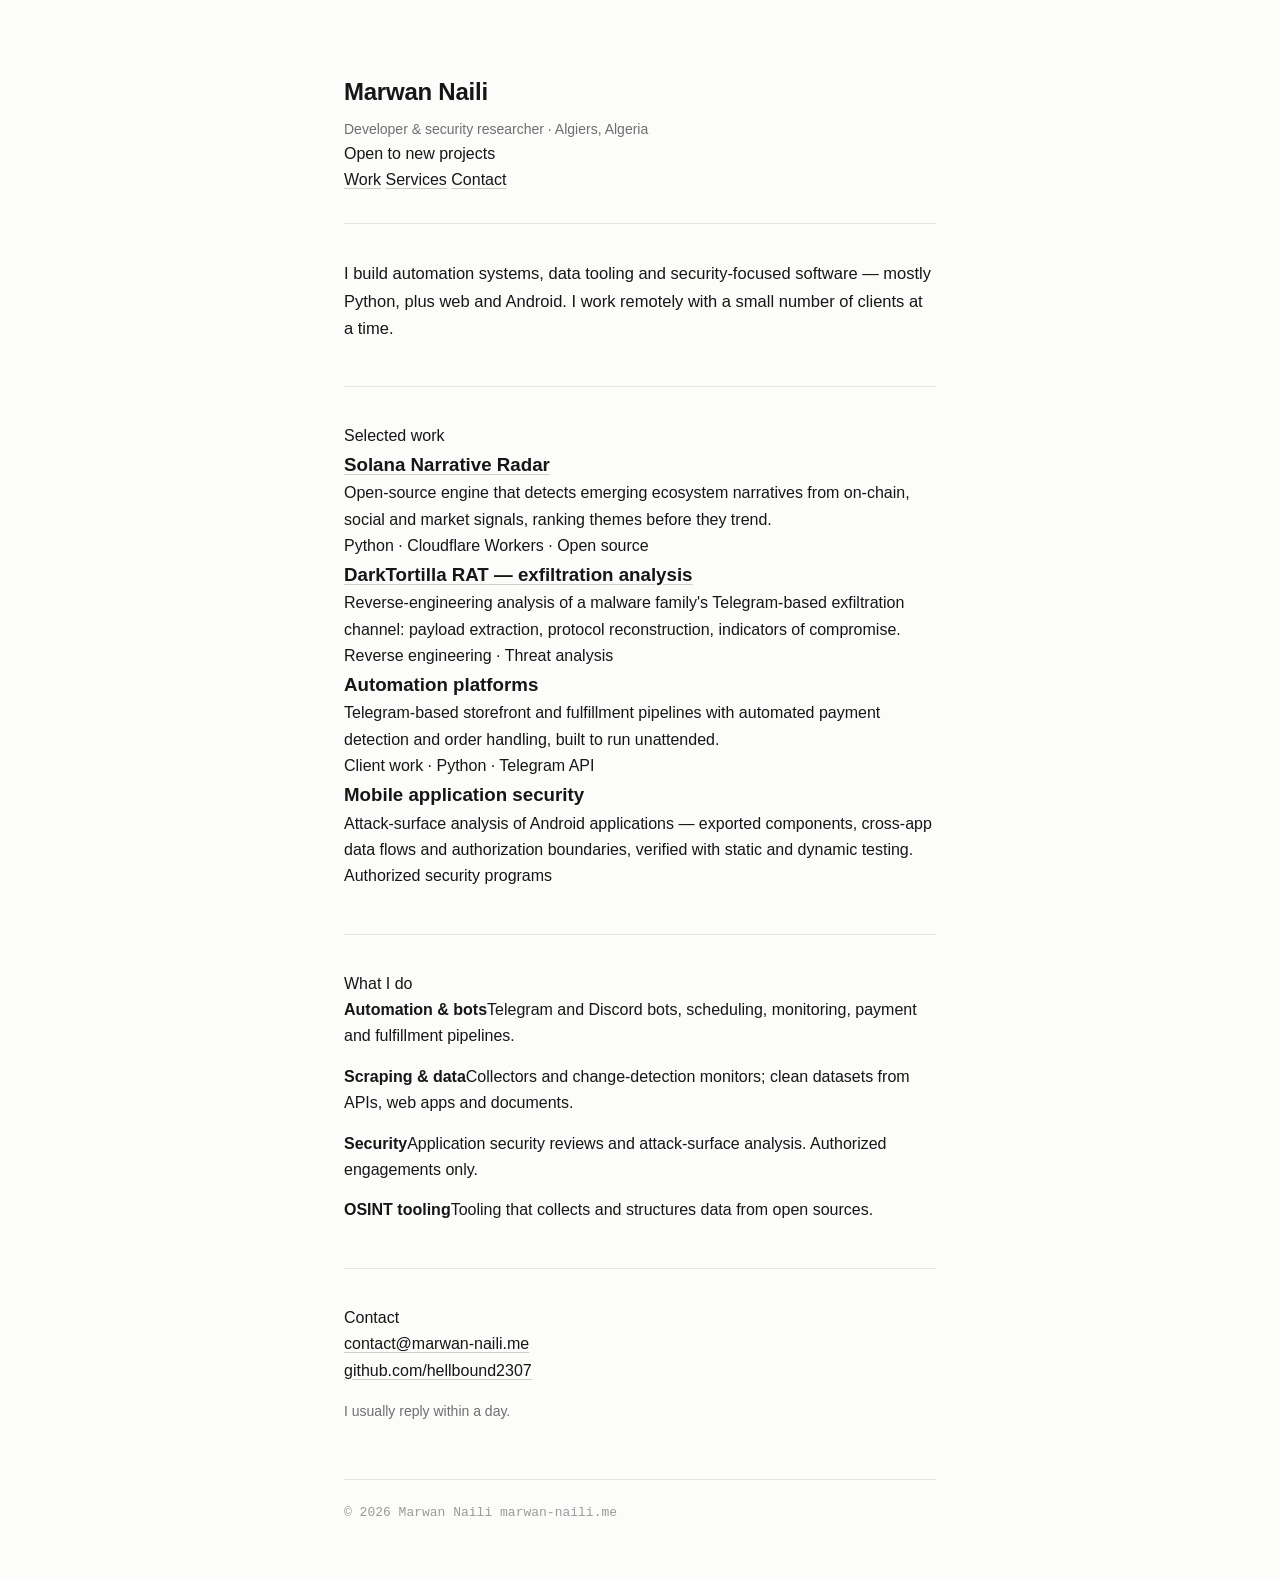
==== index.html @ 6388bc5d "redesign v3: index.html" ====
<!DOCTYPE html>
<html lang="en">
<head>
<meta charset="utf-8">
<meta name="viewport" content="width=device-width, initial-scale=1">
<title>Marwan Naili — Developer &amp; Security Researcher</title>
<meta name="description" content="Marwan Naili — developer and security researcher based in Algiers. Automation, data tooling and security-focused software.">
<meta name="theme-color" content="#fafafa">
<meta property="og:title" content="Marwan Naili — Developer &amp; Security Researcher">
<meta property="og:description" content="Automation, data tooling and security-focused software.">
<meta property="og:type" content="website">
<meta property="og:url" content="https://marwan-naili.me/">
<link rel="preconnect" href="https://fonts.googleapis.com">
<link rel="preconnect" href="https://fonts.gstatic.com" crossorigin>
<link rel="stylesheet" href="https://fonts.googleapis.com/css2?family=Inter:wght@400;500;600;700&display=swap">
<link rel="icon" href="data:image/svg+xml,%3Csvg xmlns='http://www.w3.org/2000/svg' viewBox='0 0 100 100'%3E%3Crect width='100' height='100' rx='16' fill='%23161616'/%3E%3Ctext x='50' y='71' font-size='58' text-anchor='middle' fill='%23fcfcfb' font-family='Helvetica,Arial,sans-serif' font-weight='600'%3EM%3C/text%3E%3C/svg%3E">
<link rel="stylesheet" href="style.css">
</head>
<body>
<div class="wrap">

  <header>
    <div class="identity">
      <h1>Marwan Naili</h1>
      <p class="role">Developer &amp; security researcher · Algiers, Algeria</p>
      <p class="availability"><span class="dot"></span>Open to new projects</p>
    </div>
    <nav class="nav">
      <a href="#work">Work</a>
      <a href="#services">Services</a>
      <a href="#contact">Contact</a>
    </nav>
  </header>

  <section class="intro">
    <p>I build automation systems, data tooling and security-focused software — mostly Python, plus web and Android. I work remotely with a small number of clients at a time.</p>
  </section>

  <section id="work">
    <p class="section-label">Selected work</p>
    <div class="work">

      <article class="project">
        <h3><a href="https://github.com/hellbound2307/solana-narrative-radar">Solana Narrative Radar</a></h3>
        <p>Open-source engine that detects emerging ecosystem narratives from on-chain, social and market signals, ranking themes before they trend.</p>
        <p class="meta">Python · Cloudflare Workers · Open source</p>
      </article>

      <article class="project">
        <h3><a href="https://github.com/hellbound2307/DarkTortilla-RAT-Telegram-Exfiltration-Payload-Extraction-Analysis">DarkTortilla RAT — exfiltration analysis</a></h3>
        <p>Reverse-engineering analysis of a malware family's Telegram-based exfiltration channel: payload extraction, protocol reconstruction, indicators of compromise.</p>
        <p class="meta">Reverse engineering · Threat analysis</p>
      </article>

      <article class="project">
        <h3>Automation platforms</h3>
        <p>Telegram-based storefront and fulfillment pipelines with automated payment detection and order handling, built to run unattended.</p>
        <p class="meta">Client work · Python · Telegram API</p>
      </article>

      <article class="project">
        <h3>Mobile application security</h3>
        <p>Attack-surface analysis of Android applications — exported components, cross-app data flows and authorization boundaries, verified with static and dynamic testing.</p>
        <p class="meta">Authorized security programs</p>
      </article>

    </div>
  </section>

  <section id="services">
    <p class="section-label">What I do</p>
    <ul class="services">
      <li><b>Automation &amp; bots</b>Telegram and Discord bots, scheduling, monitoring, payment and fulfillment pipelines.</li>
      <li><b>Scraping &amp; data</b>Collectors and change-detection monitors; clean datasets from APIs, web apps and documents.</li>
      <li><b>Security</b>Application security reviews and attack-surface analysis. Authorized engagements only.</li>
      <li><b>OSINT tooling</b>Tooling that collects and structures data from open sources.</li>
    </ul>
  </section>

  <section id="contact">
    <p class="section-label">Contact</p>
    <p class="email"><a href="mailto:contact@marwan-naili.me">contact@marwan-naili.me</a></p>
    <p class="ext"><a href="https://github.com/hellbound2307">github.com/hellbound2307</a></p>
    <p class="note">I usually reply within a day.</p>
  </section>

  <footer>
    <span>© 2026 Marwan Naili</span>
    <span>marwan-naili.me</span>
  </footer>

</div>
</body>
</html>
---- style.css ----
:root{
  --bg:#fcfcfb;
  --text:#161616;
  --body:#333333;
  --muted:#6f6f6f;
  --faint:#9a9a9a;
  --line:#e7e5e1;
  --mono:ui-monospace,SFMono-Regular,Menlo,Consolas,"Liberation Mono",monospace;
}
*{box-sizing:border-box;margin:0;padding:0}
html{-webkit-text-size-adjust:100%}
body{
  background:var(--bg);color:var(--text);
  font:16px/1.65 -apple-system,BlinkMacSystemFont,"Segoe UI",Roboto,Helvetica,Arial,sans-serif;
  -webkit-font-smoothing:antialiased;
  text-rendering:optimizeLegibility;
}
.wrap{max-width:640px;margin:0 auto;padding:72px 24px 56px}

header h1{font-size:24px;font-weight:650;letter-spacing:-0.01em}
.role{color:var(--muted);font-size:14px;margin-top:6px}

.intro{margin-top:30px}
.intro p{font-size:16.5px}

section{margin-top:44px;padding-top:36px;border-top:1px solid var(--line)}
h2{font-family:var(--mono);font-size:11px;font-weight:500;letter-spacing:.14em;
   text-transform:uppercase;color:var(--faint);margin-bottom:22px}

a{color:inherit;text-decoration:underline;text-decoration-color:#cfcdc8;
  text-underline-offset:3px;transition:text-decoration-color .12s ease}
a:hover{text-decoration-color:currentColor}

.entry{margin-bottom:26px}
.entry:last-child{margin-bottom:0}
.entry-title{font-weight:600;font-size:16px}
.entry-desc{margin-top:3px;color:var(--body)}
.entry-meta{font-family:var(--mono);font-size:12px;color:var(--faint);margin-top:6px}

.services{list-style:none}
.services li{margin-bottom:14px}
.services li:last-child{margin-bottom:0}
.s-title{font-weight:600}

.contact-line{margin-bottom:8px}
.contact-line:last-of-type{margin-bottom:0}
.note{margin-top:16px;font-size:14px;color:var(--muted)}

footer{margin-top:56px;padding-top:22px;border-top:1px solid var(--line);
  color:var(--faint);font-size:13px;font-family:var(--mono)}

@media (max-width:560px){
  .wrap{padding:56px 20px 48px}
}
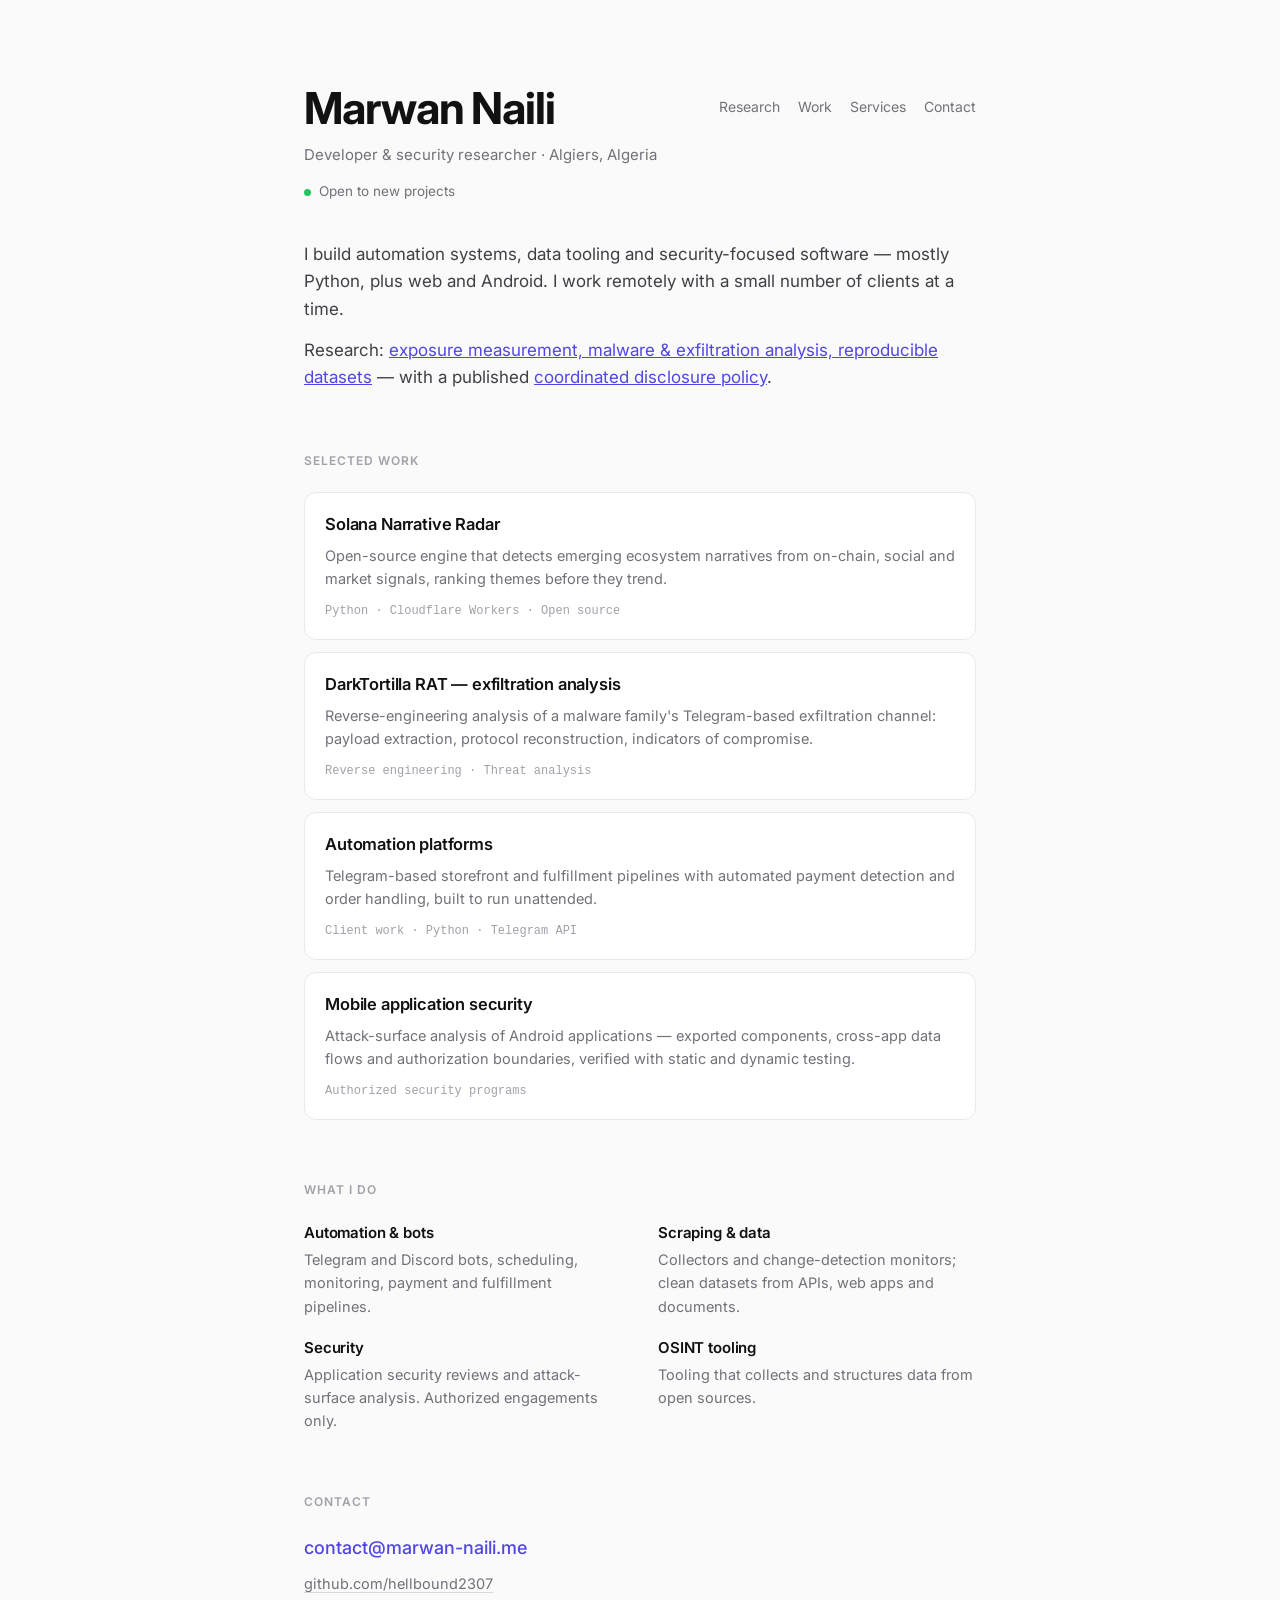
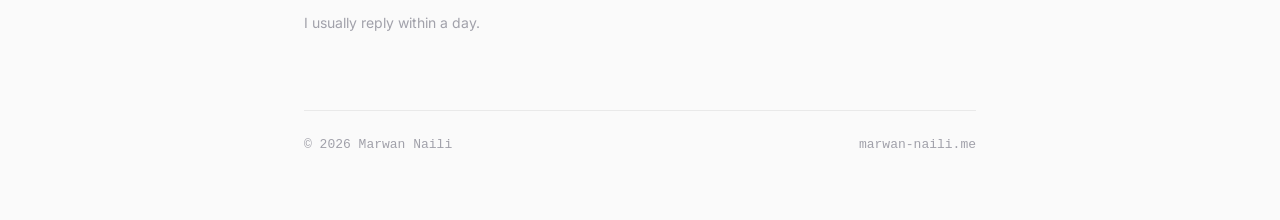
==== commit a6eeb574: "Add research page, disclosure policy and security.txt - /research: focus areas, published work, in-p" ====
--- a/index.html
+++ b/index.html
@@ -26,6 +26,7 @@
       <p class="availability"><span class="dot"></span>Open to new projects</p>
     </div>
     <nav class="nav">
+      <a href="research/">Research</a>
       <a href="#work">Work</a>
       <a href="#services">Services</a>
       <a href="#contact">Contact</a>
@@ -34,6 +35,7 @@
 
   <section class="intro">
     <p>I build automation systems, data tooling and security-focused software — mostly Python, plus web and Android. I work remotely with a small number of clients at a time.</p>
+    <p class="note" style="margin-top:14px">Research: <a href="research/" style="color:var(--accent)">exposure measurement, malware &amp; exfiltration analysis, reproducible datasets</a> — with a published <a href="research/#disclosure" style="color:var(--accent)">coordinated disclosure policy</a>.</p>
   </section>
 
   <section id="work">
--- a/style.css
+++ b/style.css
@@ -1,54 +1,84 @@
 :root{
-  --bg:#fcfcfb;
-  --text:#161616;
-  --body:#333333;
-  --muted:#6f6f6f;
-  --faint:#9a9a9a;
-  --line:#e7e5e1;
+  --bg:#fafafa;
+  --panel:#ffffff;
+  --border:#e9e9e9;
+  --border-h:#d4d4d4;
+  --text:#111111;
+  --body:#3f3f46;
+  --muted:#71717a;
+  --faint:#a1a1aa;
+  --accent:#4f46e5;
+  --green:#22c55e;
+  --radius:12px;
   --mono:ui-monospace,SFMono-Regular,Menlo,Consolas,"Liberation Mono",monospace;
 }
 *{box-sizing:border-box;margin:0;padding:0}
 html{-webkit-text-size-adjust:100%}
 body{
   background:var(--bg);color:var(--text);
-  font:16px/1.65 -apple-system,BlinkMacSystemFont,"Segoe UI",Roboto,Helvetica,Arial,sans-serif;
+  font:16px/1.6 "Inter",-apple-system,BlinkMacSystemFont,"Segoe UI",Roboto,Helvetica,Arial,sans-serif;
   -webkit-font-smoothing:antialiased;
   text-rendering:optimizeLegibility;
 }
-.wrap{max-width:640px;margin:0 auto;padding:72px 24px 56px}
+::selection{background:#e0e7ff}
+a{color:inherit}
+a:focus-visible{outline:2px solid var(--accent);outline-offset:3px;border-radius:2px}
 
-header h1{font-size:24px;font-weight:650;letter-spacing:-0.01em}
-.role{color:var(--muted);font-size:14px;margin-top:6px}
+.wrap{max-width:720px;margin:0 auto;padding:84px 24px 64px}
 
-.intro{margin-top:30px}
-.intro p{font-size:16.5px}
+header{display:flex;justify-content:space-between;align-items:flex-start;gap:24px;flex-wrap:wrap}
+h1{font-size:clamp(32px,5vw,44px);font-weight:700;letter-spacing:-0.025em;line-height:1.12}
+.role{margin-top:10px;font-size:15px;color:var(--muted)}
+.availability{margin-top:14px;display:inline-flex;align-items:center;gap:8px;font-size:13.5px;color:var(--muted)}
+.availability .dot{width:7px;height:7px;border-radius:50%;background:var(--green)}
+.nav{display:flex;gap:18px;padding-top:12px}
+.nav a{font-size:14px;color:var(--muted);text-decoration:none;transition:color .12s ease}
+.nav a:hover{color:var(--text)}
 
-section{margin-top:44px;padding-top:36px;border-top:1px solid var(--line)}
-h2{font-family:var(--mono);font-size:11px;font-weight:500;letter-spacing:.14em;
-   text-transform:uppercase;color:var(--faint);margin-bottom:22px}
+.intro{margin-top:38px}
+.intro p{font-size:17px;color:var(--body)}
 
-a{color:inherit;text-decoration:underline;text-decoration-color:#cfcdc8;
-  text-underline-offset:3px;transition:text-decoration-color .12s ease}
-a:hover{text-decoration-color:currentColor}
+section{margin-top:60px}
+.section-label{font-size:12px;font-weight:600;letter-spacing:.08em;text-transform:uppercase;color:var(--faint);margin-bottom:22px}
 
-.entry{margin-bottom:26px}
-.entry:last-child{margin-bottom:0}
-.entry-title{font-weight:600;font-size:16px}
-.entry-desc{margin-top:3px;color:var(--body)}
-.entry-meta{font-family:var(--mono);font-size:12px;color:var(--faint);margin-top:6px}
+.work{display:flex;flex-direction:column;gap:12px}
+.project{background:var(--panel);border:1px solid var(--border);border-radius:var(--radius);
+  padding:18px 20px;transition:border-color .15s ease}
+.project:hover{border-color:var(--border-h)}
+.project h3{font-size:16.5px;font-weight:600;letter-spacing:-0.01em}
+.project h3 a{text-decoration:none;transition:color .12s ease}
+.project h3 a:hover{color:var(--accent)}
+.project p{margin-top:6px;font-size:14.5px;color:var(--muted)}
+.project .meta{margin-top:12px;font-family:var(--mono);font-size:12px;color:var(--faint)}
 
-.services{list-style:none}
-.services li{margin-bottom:14px}
-.services li:last-child{margin-bottom:0}
-.s-title{font-weight:600}
+.services{margin-top:0;list-style:none;display:grid;grid-template-columns:1fr 1fr;gap:18px 36px}
+.services li{font-size:14.5px;color:var(--muted)}
+.services b{display:block;color:var(--text);font-size:15px;font-weight:600;margin-bottom:3px;letter-spacing:-0.01em}
 
-.contact-line{margin-bottom:8px}
-.contact-line:last-of-type{margin-bottom:0}
-.note{margin-top:16px;font-size:14px;color:var(--muted)}
+.panel{background:var(--panel);border:1px solid var(--border);border-radius:var(--radius);padding:20px 22px}
+.panel p{font-size:14.5px;color:var(--body)}
+.bullets{margin-top:14px;list-style:none;display:flex;flex-direction:column;gap:9px}
+.bullets li{font-size:14.5px;color:var(--muted);padding-left:16px;position:relative}
+.bullets li:before{content:"";position:absolute;left:0;top:10px;width:5px;height:5px;border-radius:50%;background:var(--border-h)}
+.bullets b{color:var(--text);font-weight:600}
+.bullets a,.panel a{color:var(--accent);text-decoration:none;border-bottom:1px solid #ddd6fe}
+.bullets a:hover,.panel a:hover{border-bottom-color:var(--accent)}
+footer a{color:var(--faint);text-decoration:none}
+footer a:hover{color:var(--text)}
 
-footer{margin-top:56px;padding-top:22px;border-top:1px solid var(--line);
+.email a{font-size:18px;font-weight:500;color:var(--accent);text-decoration:none}
+.email a:hover{text-decoration:underline;text-underline-offset:3px}
+.ext{margin-top:10px;font-size:14.5px}
+.ext a{color:var(--muted);text-decoration:underline;text-decoration-color:#d9d9d9;text-underline-offset:3px;transition:color .12s ease}
+.ext a:hover{color:var(--text)}
+.note{margin-top:16px;font-size:14px;color:var(--faint)}
+
+footer{margin-top:76px;padding-top:24px;border-top:1px solid var(--border);
+  display:flex;justify-content:space-between;gap:12px;
   color:var(--faint);font-size:13px;font-family:var(--mono)}
 
-@media (max-width:560px){
-  .wrap{padding:56px 20px 48px}
+@media (max-width:620px){
+  .wrap{padding:60px 20px 48px}
+  .services{grid-template-columns:1fr}
+  .nav{display:none}
 }
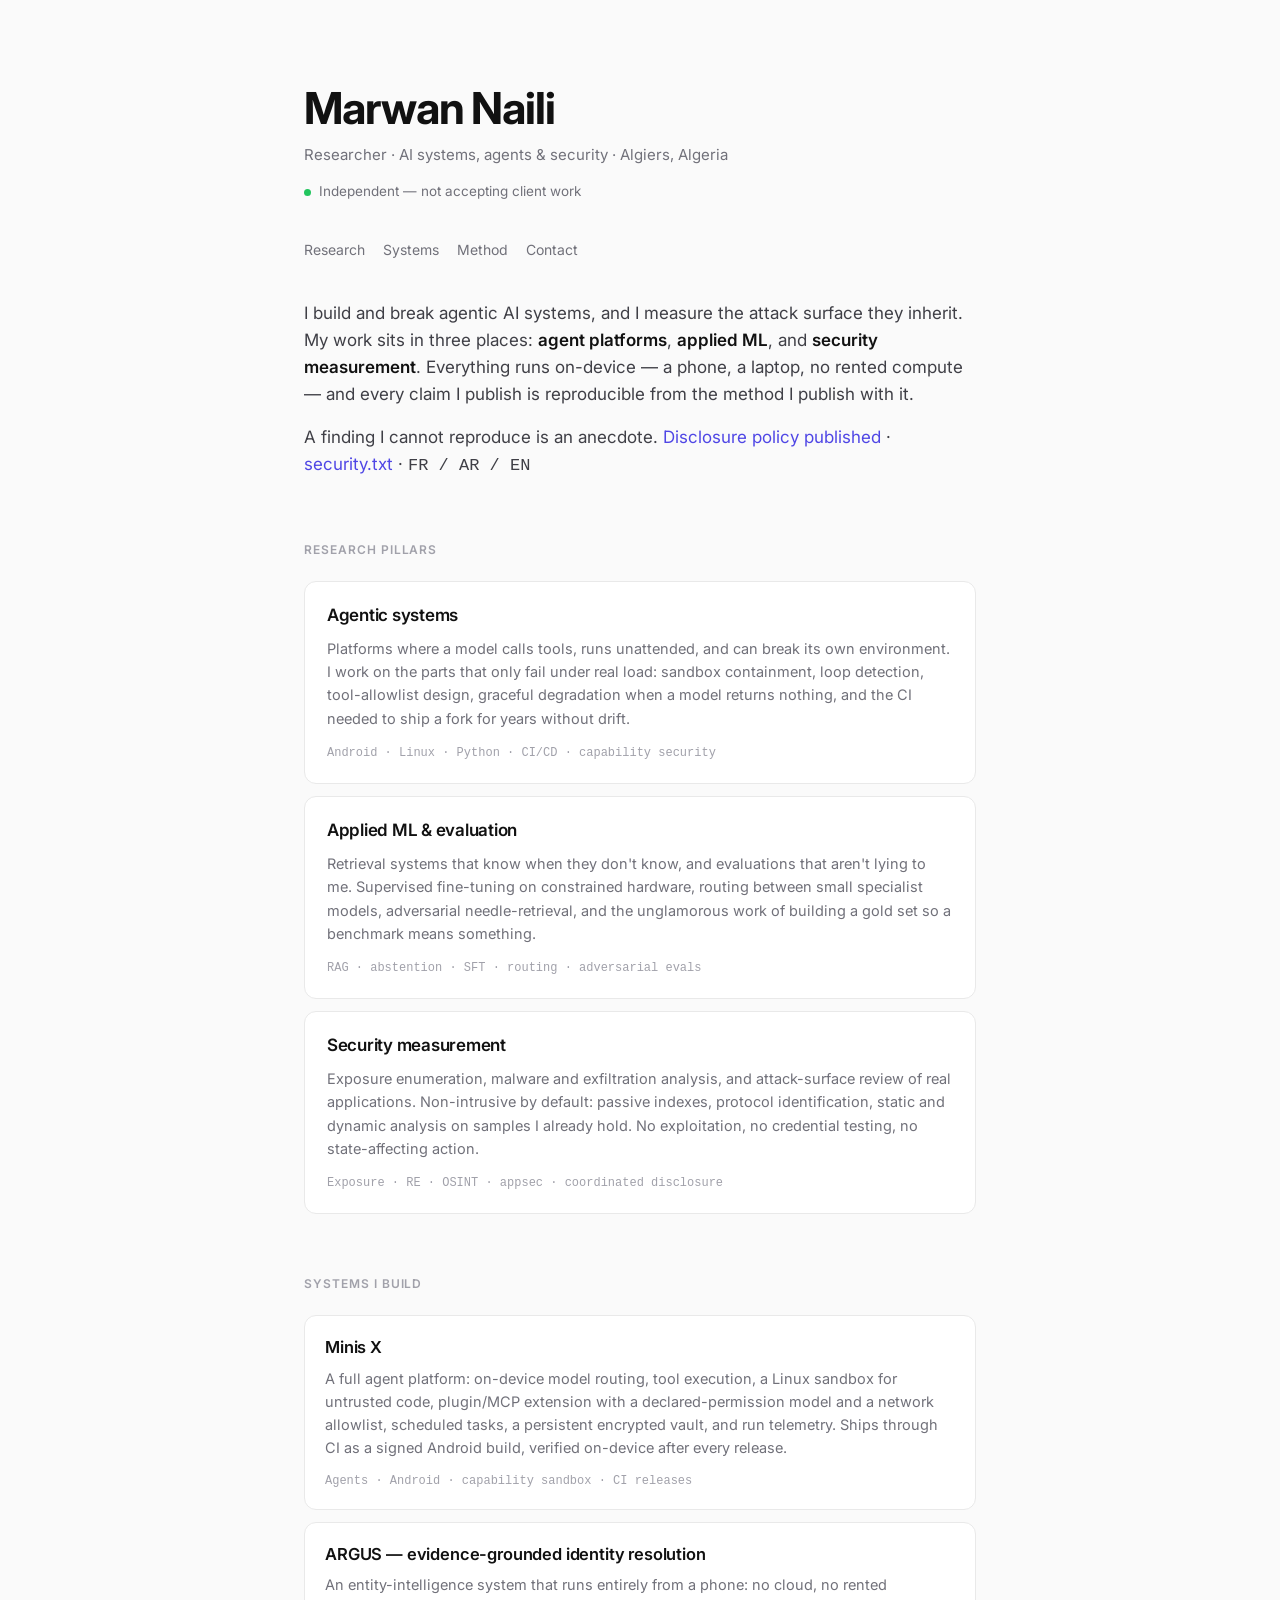
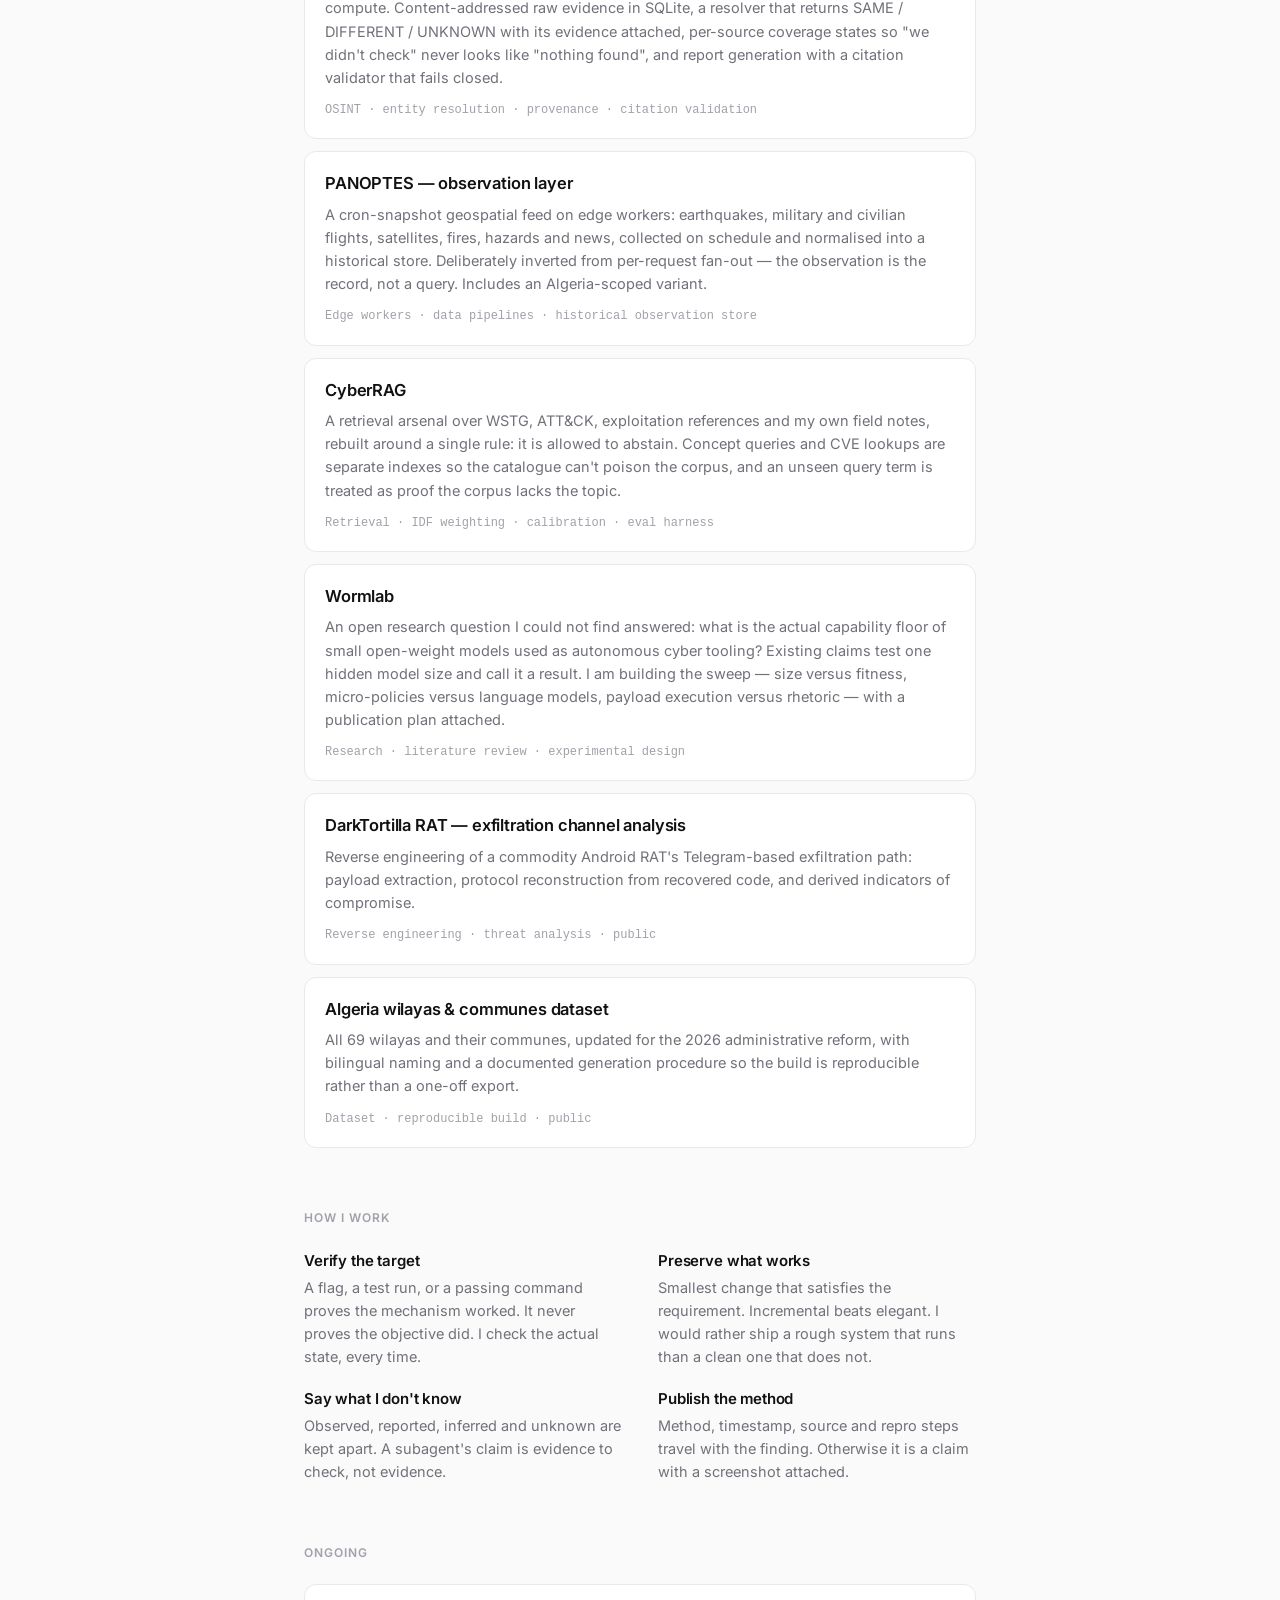
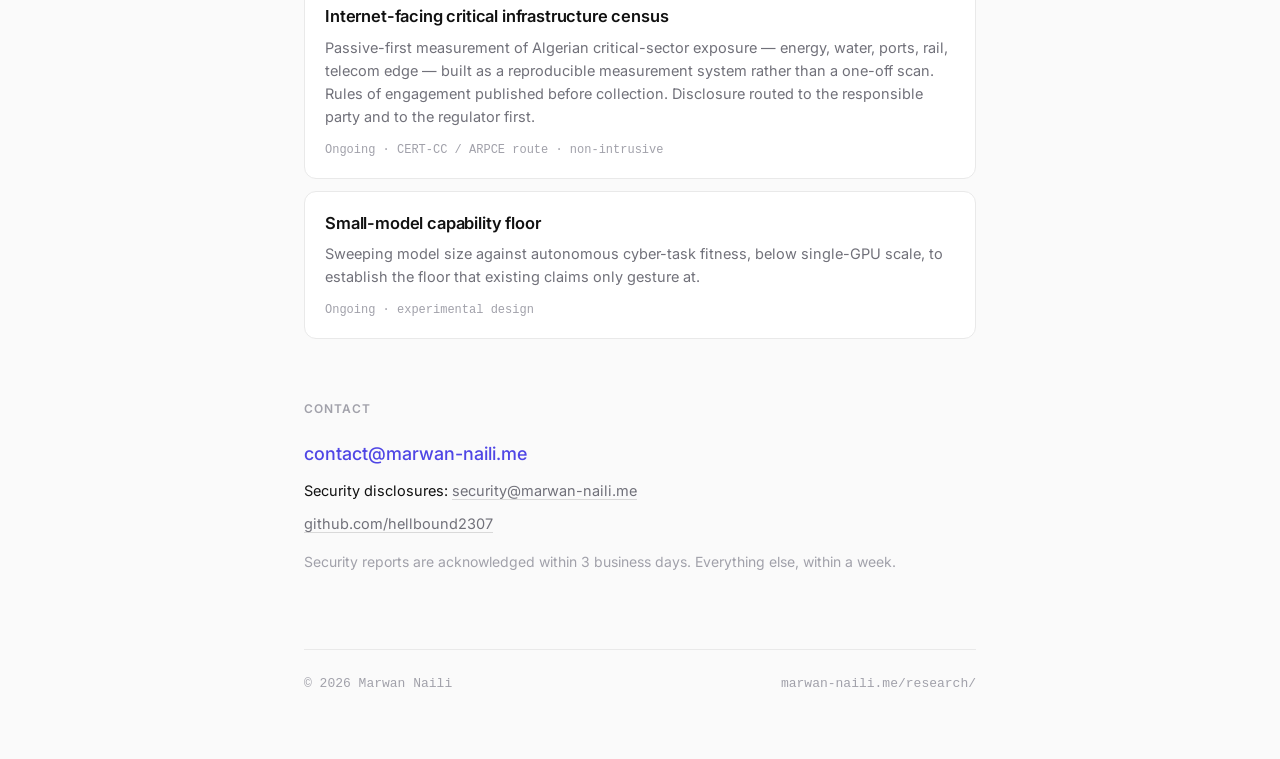
==== commit 0c58e613: "Reposition site: researcher in agentic AI, applied ML and security - Remove freelancer framing, clie" ====
--- a/index.html
+++ b/index.html
@@ -1,19 +1,20 @@
 <!DOCTYPE html>
 <html lang="en">
 <head>
-<meta charset="utf-8">
+<meta charset="UTF-8">
 <meta name="viewport" content="width=device-width, initial-scale=1">
-<title>Marwan Naili — Developer &amp; Security Researcher</title>
-<meta name="description" content="Marwan Naili — developer and security researcher based in Algiers. Automation, data tooling and security-focused software.">
+<title>Marwan Naili — Researcher · AI Systems, Agents &amp; Security</title>
+<meta name="description" content="Independent researcher based in Algiers, Algeria. Agentic AI systems, applied ML engineering, exposure measurement and malware analysis. Every system I run is on-device and independently verified.">
 <meta name="theme-color" content="#fafafa">
-<meta property="og:title" content="Marwan Naili — Developer &amp; Security Researcher">
-<meta property="og:description" content="Automation, data tooling and security-focused software.">
+<meta property="og:title" content="Marwan Naili — Researcher · AI Systems, Agents &amp; Security">
+<meta property="og:description" content="Agentic AI systems, applied ML engineering, exposure measurement and malware analysis. Algiers, Algeria.">
 <meta property="og:type" content="website">
 <meta property="og:url" content="https://marwan-naili.me/">
+<meta name="author" content="Marwan Naili">
 <link rel="preconnect" href="https://fonts.googleapis.com">
 <link rel="preconnect" href="https://fonts.gstatic.com" crossorigin>
 <link rel="stylesheet" href="https://fonts.googleapis.com/css2?family=Inter:wght@400;500;600;700&display=swap">
-<link rel="icon" href="data:image/svg+xml,%3Csvg xmlns='http://www.w3.org/2000/svg' viewBox='0 0 100 100'%3E%3Crect width='100' height='100' rx='16' fill='%23161616'/%3E%3Ctext x='50' y='71' font-size='58' text-anchor='middle' fill='%23fcfcfb' font-family='Helvetica,Arial,sans-serif' font-weight='600'%3EM%3C/text%3E%3C/svg%3E">
+<link rel="icon" href="data:image/svg+xml,%3Csvg xmlns='http://www.w3.org/2000/svg' viewBox='0 0 100 100'%3E%3Crect width='100' height='100' rx='16' fill='%23161616'/%3E%3Ctext x='50' y='71' font-size='58' text-anchor='middle' fill='%23fcfcfb' font-family='Helvetica,Arial' font-weight='600'%3ET%3C/text%3E%3C/svg%3E">
 <link rel="stylesheet" href="style.css">
 </head>
 <body>
@@ -22,73 +23,133 @@
   <header>
     <div class="identity">
       <h1>Marwan Naili</h1>
-      <p class="role">Developer &amp; security researcher · Algiers, Algeria</p>
-      <p class="availability"><span class="dot"></span>Open to new projects</p>
+      <p class="role">Researcher · AI systems, agents &amp; security · Algiers, Algeria</p>
+      <p class="availability"><span class="dot"></span>Independent — not accepting client work</p>
     </div>
     <nav class="nav">
       <a href="research/">Research</a>
-      <a href="#work">Work</a>
-      <a href="#services">Services</a>
+      <a href="#work">Systems</a>
+      <a href="#method">Method</a>
       <a href="#contact">Contact</a>
     </nav>
   </header>
 
   <section class="intro">
-    <p>I build automation systems, data tooling and security-focused software — mostly Python, plus web and Android. I work remotely with a small number of clients at a time.</p>
-    <p class="note" style="margin-top:14px">Research: <a href="research/" style="color:var(--accent)">exposure measurement, malware &amp; exfiltration analysis, reproducible datasets</a> — with a published <a href="research/#disclosure" style="color:var(--accent)">coordinated disclosure policy</a>.</p>
+    <p>I build and break agentic AI systems, and I measure the attack surface they inherit. My work sits in three places: <b>agent platforms</b>, <b>applied ML</b>, and <b>security measurement</b>. Everything runs on-device — a phone, a laptop, no rented compute — and every claim I publish is reproducible from the method I publish with it.</p>
+    <p class="note" style="margin-top:16px">A finding I cannot reproduce is an anecdote. <a href="research/#disclosure" style="color:var(--accent)">Disclosure policy published</a> · <a href="https://marwan-naili.me/.well-known/security.txt" style="color:var(--accent)">security.txt</a> · <span style="font-family:var(--mono)">FR / AR / EN</span></p>
   </section>
 
-  <section id="work">
-    <p class="section-label">Selected work</p>
-    <div class="work">
+  <section>
+    <p class="section-label">Research pillars</p>
+    <div class="pillars">
 
-      <article class="project">
-        <h3><a href="https://github.com/hellbound2307/solana-narrative-radar">Solana Narrative Radar</a></h3>
-        <p>Open-source engine that detects emerging ecosystem narratives from on-chain, social and market signals, ranking themes before they trend.</p>
-        <p class="meta">Python · Cloudflare Workers · Open source</p>
+      <article class="pillar">
+        <h3>Agentic systems</h3>
+        <p>Platforms where a model calls tools, runs unattended, and can break its own environment. I work on the parts that only fail under real load: sandbox containment, loop detection, tool-allowlist design, graceful degradation when a model returns nothing, and the CI needed to ship a fork for years without drift.</p>
+        <p class="meta">Android · Linux · Python · CI/CD · capability security</p>
       </article>
 
-      <article class="project">
-        <h3><a href="https://github.com/hellbound2307/DarkTortilla-RAT-Telegram-Exfiltration-Payload-Extraction-Analysis">DarkTortilla RAT — exfiltration analysis</a></h3>
-        <p>Reverse-engineering analysis of a malware family's Telegram-based exfiltration channel: payload extraction, protocol reconstruction, indicators of compromise.</p>
-        <p class="meta">Reverse engineering · Threat analysis</p>
+      <article class="pillar">
+        <h3>Applied ML &amp; evaluation</h3>
+        <p>Retrieval systems that know when they don't know, and evaluations that aren't lying to me. Supervised fine-tuning on constrained hardware, routing between small specialist models, adversarial needle-retrieval, and the unglamorous work of building a gold set so a benchmark means something.</p>
+        <p class="meta">RAG · abstention · SFT · routing · adversarial evals</p>
       </article>
 
-      <article class="project">
-        <h3>Automation platforms</h3>
-        <p>Telegram-based storefront and fulfillment pipelines with automated payment detection and order handling, built to run unattended.</p>
-        <p class="meta">Client work · Python · Telegram API</p>
-      </article>
-
-      <article class="project">
-        <h3>Mobile application security</h3>
-        <p>Attack-surface analysis of Android applications — exported components, cross-app data flows and authorization boundaries, verified with static and dynamic testing.</p>
-        <p class="meta">Authorized security programs</p>
+      <article class="pillar">
+        <h3>Security measurement</h3>
+        <p>Exposure enumeration, malware and exfiltration analysis, and attack-surface review of real applications. Non-intrusive by default: passive indexes, protocol identification, static and dynamic analysis on samples I already hold. No exploitation, no credential testing, no state-affecting action.</p>
+        <p class="meta">Exposure · RE · OSINT · appsec · coordinated disclosure</p>
       </article>
 
     </div>
   </section>
 
-  <section id="services">
-    <p class="section-label">What I do</p>
+  <section id="work">
+    <p class="section-label">Systems I build</p>
+    <div class="work">
+
+      <article class="project">
+        <h3><a href="https://github.com/hellbound2307/Minis-X">Minis X</a></h3>
+        <p>A full agent platform: on-device model routing, tool execution, a Linux sandbox for untrusted code, plugin/MCP extension with a declared-permission model and a network allowlist, scheduled tasks, a persistent encrypted vault, and run telemetry. Ships through CI as a signed Android build, verified on-device after every release.</p>
+        <p class="meta">Agents · Android · capability sandbox · CI releases</p>
+      </article>
+
+      <article class="project">
+        <h3>ARGUS — evidence-grounded identity resolution</h3>
+        <p>An entity-intelligence system that runs entirely from a phone: no cloud, no rented compute. Content-addressed raw evidence in SQLite, a resolver that returns SAME / DIFFERENT / UNKNOWN with its evidence attached, per-source coverage states so "we didn't check" never looks like "nothing found", and report generation with a citation validator that fails closed.</p>
+        <p class="meta">OSINT · entity resolution · provenance · citation validation</p>
+      </article>
+
+      <article class="project">
+        <h3>PANOPTES — observation layer</h3>
+        <p>A cron-snapshot geospatial feed on edge workers: earthquakes, military and civilian flights, satellites, fires, hazards and news, collected on schedule and normalised into a historical store. Deliberately inverted from per-request fan-out — the observation is the record, not a query. Includes an Algeria-scoped variant.</p>
+        <p class="meta">Edge workers · data pipelines · historical observation store</p>
+      </article>
+
+      <article class="project">
+        <h3>CyberRAG</h3>
+        <p>A retrieval arsenal over WSTG, ATT&amp;CK, exploitation references and my own field notes, rebuilt around a single rule: it is allowed to abstain. Concept queries and CVE lookups are separate indexes so the catalogue can't poison the corpus, and an unseen query term is treated as proof the corpus lacks the topic.</p>
+        <p class="meta">Retrieval · IDF weighting · calibration · eval harness</p>
+      </article>
+
+      <article class="project">
+        <h3>Wormlab</h3>
+        <p>An open research question I could not find answered: what is the actual capability floor of small open-weight models used as autonomous cyber tooling? Existing claims test one hidden model size and call it a result. I am building the sweep — size versus fitness, micro-policies versus language models, payload execution versus rhetoric — with a publication plan attached.</p>
+        <p class="meta">Research · literature review · experimental design</p>
+      </article>
+
+      <article class="project">
+        <h3><a href="https://github.com/hellbound2307/DarkTortilla-RAT-Telegram-Exfiltration-Payload-Extraction-Analysis">DarkTortilla RAT — exfiltration channel analysis</a></h3>
+        <p>Reverse engineering of a commodity Android RAT's Telegram-based exfiltration path: payload extraction, protocol reconstruction from recovered code, and derived indicators of compromise.</p>
+        <p class="meta">Reverse engineering · threat analysis · public</p>
+      </article>
+
+      <article class="project">
+        <h3><a href="https://github.com/marwangpt237/algeria-wilayas">Algeria wilayas &amp; communes dataset</a></h3>
+        <p>All 69 wilayas and their communes, updated for the 2026 administrative reform, with bilingual naming and a documented generation procedure so the build is reproducible rather than a one-off export.</p>
+        <p class="meta">Dataset · reproducible build · public</p>
+      </article>
+
+    </div>
+  </section>
+
+  <section id="method">
+    <p class="section-label">How I work</p>
     <ul class="services">
-      <li><b>Automation &amp; bots</b>Telegram and Discord bots, scheduling, monitoring, payment and fulfillment pipelines.</li>
-      <li><b>Scraping &amp; data</b>Collectors and change-detection monitors; clean datasets from APIs, web apps and documents.</li>
-      <li><b>Security</b>Application security reviews and attack-surface analysis. Authorized engagements only.</li>
-      <li><b>OSINT tooling</b>Tooling that collects and structures data from open sources.</li>
+      <li><b>Verify the target</b>A flag, a test run, or a passing command proves the mechanism worked. It never proves the objective did. I check the actual state, every time.</li>
+      <li><b>Preserve what works</b>Smallest change that satisfies the requirement. Incremental beats elegant. I would rather ship a rough system that runs than a clean one that does not.</li>
+      <li><b>Say what I don't know</b>Observed, reported, inferred and unknown are kept apart. A subagent's claim is evidence to check, not evidence.</li>
+      <li><b>Publish the method</b>Method, timestamp, source and repro steps travel with the finding. Otherwise it is a claim with a screenshot attached.</li>
     </ul>
+  </section>
+
+  <section>
+    <p class="section-label">Ongoing</p>
+    <div class="work">
+      <article class="project">
+        <h3>Internet-facing critical infrastructure census</h3>
+        <p>Passive-first measurement of Algerian critical-sector exposure — energy, water, ports, rail, telecom edge — built as a reproducible measurement system rather than a one-off scan. Rules of engagement published before collection. Disclosure routed to the responsible party and to the regulator first.</p>
+        <p class="meta">Ongoing · CERT-CC / ARPCE route · non-intrusive</p>
+      </article>
+      <article class="project">
+        <h3>Small-model capability floor</h3>
+        <p>Sweeping model size against autonomous cyber-task fitness, below single-GPU scale, to establish the floor that existing claims only gesture at.</p>
+        <p class="meta">Ongoing · experimental design</p>
+      </article>
+    </div>
   </section>
 
   <section id="contact">
     <p class="section-label">Contact</p>
     <p class="email"><a href="mailto:contact@marwan-naili.me">contact@marwan-naili.me</a></p>
+    <p class="ext">Security disclosures: <a href="mailto:security@marwan-naili.me">security@marwan-naili.me</a></p>
     <p class="ext"><a href="https://github.com/hellbound2307">github.com/hellbound2307</a></p>
-    <p class="note">I usually reply within a day.</p>
+    <p class="note">Security reports are acknowledged within 3 business days. Everything else, within a week.</p>
   </section>
 
   <footer>
     <span>© 2026 Marwan Naili</span>
-    <span>marwan-naili.me</span>
+    <a href="research/">marwan-naili.me/research/</a>
   </footer>
 
 </div>
--- a/style.css
+++ b/style.css
@@ -55,6 +55,18 @@
 .services li{font-size:14.5px;color:var(--muted)}
 .services b{display:block;color:var(--text);font-size:15px;font-weight:600;margin-bottom:3px;letter-spacing:-0.01em}
 
+.pillars{display:flex;flex-direction:column;gap:12px}
+.pillar{background:var(--panel);border:1px solid var(--border);border-radius:var(--radius);
+  padding:20px 22px;transition:border-color .15s ease}
+.pillar:hover{border-color:var(--border-h)}
+.pillar h3{font-size:17px;font-weight:600;letter-spacing:-0.015em}
+.pillar p{margin-top:8px;font-size:14.5px;color:var(--muted)}
+.pillar .meta{margin-top:14px;font-family:var(--mono);font-size:12px;color:var(--faint)}
+.intro b{font-weight:600;color:var(--text)}
+.intro a{color:var(--accent);text-decoration:none}
+.intro a:hover{text-decoration:underline;text-underline-offset:3px}
+.h1rule{width:40px;height:3px;background:var(--accent);border-radius:2px;margin-top:18px}
+
 .panel{background:var(--panel);border:1px solid var(--border);border-radius:var(--radius);padding:20px 22px}
 .panel p{font-size:14.5px;color:var(--body)}
 .bullets{margin-top:14px;list-style:none;display:flex;flex-direction:column;gap:9px}
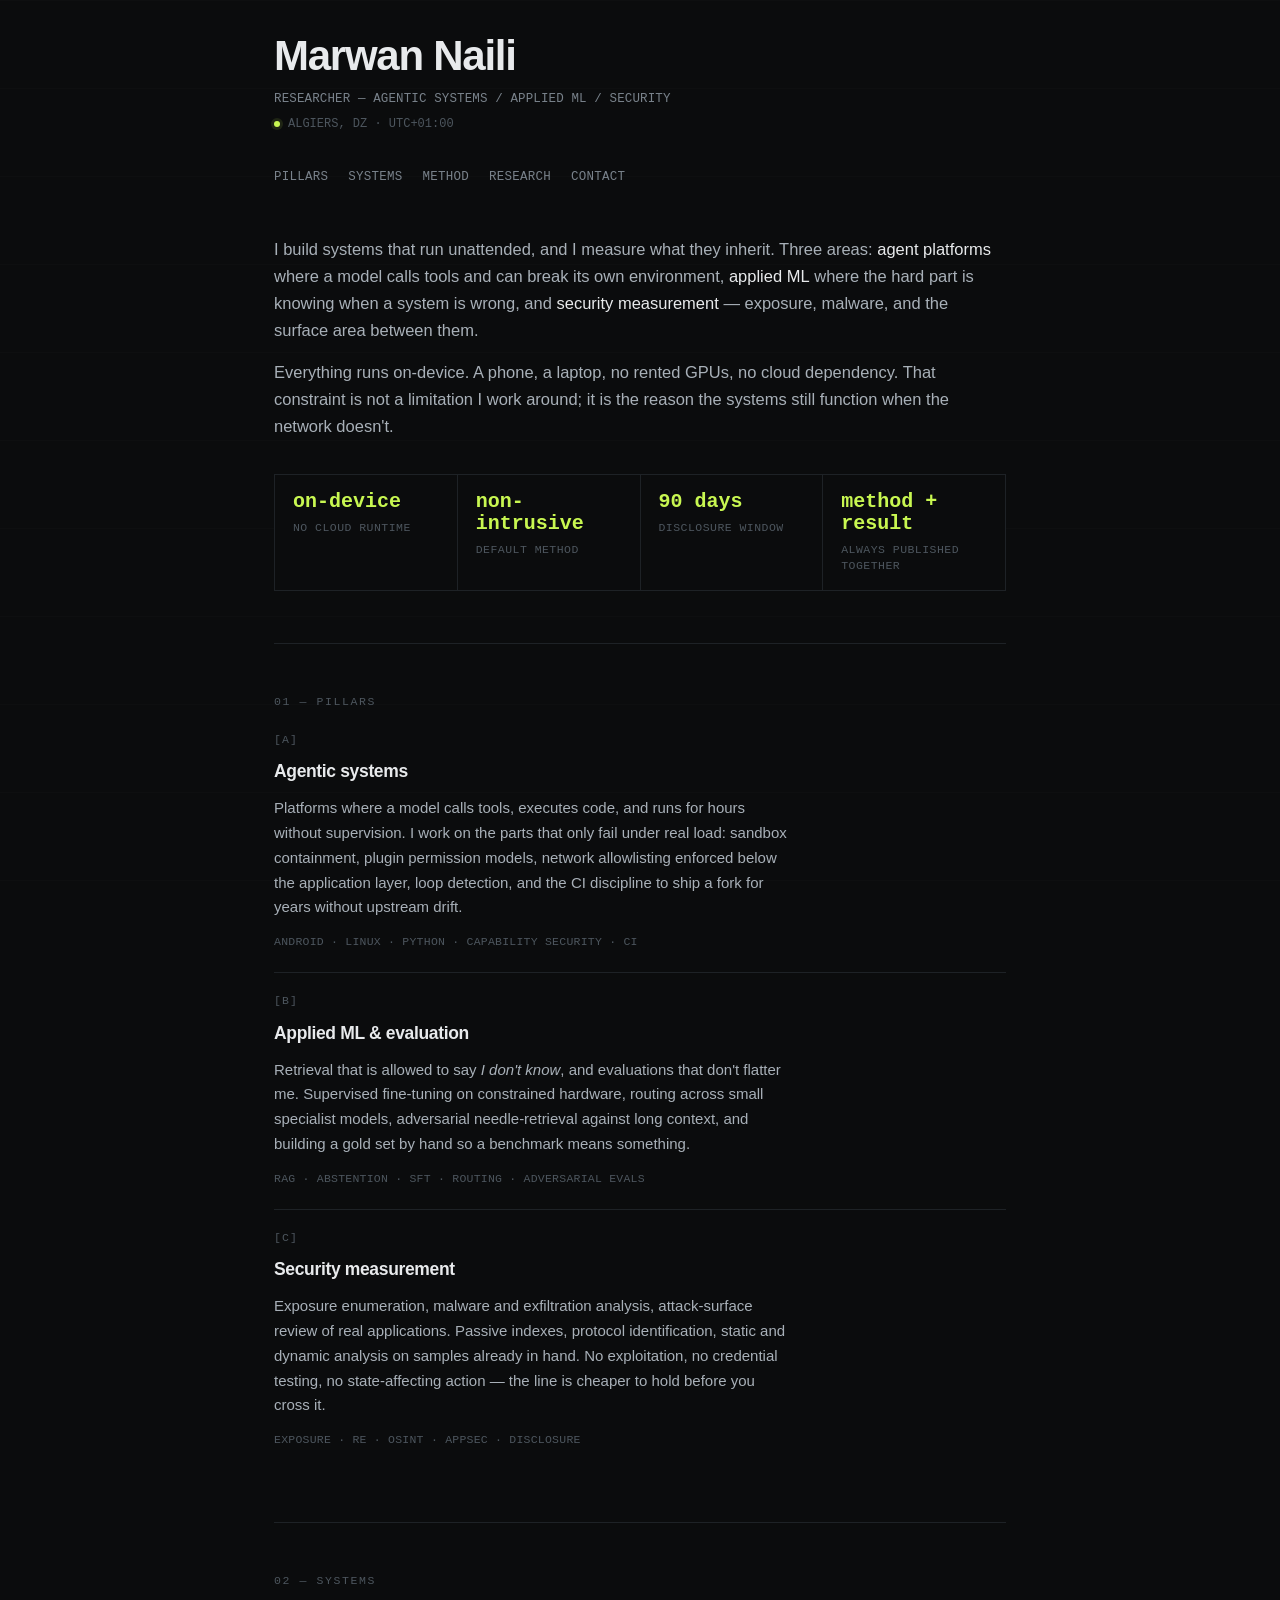
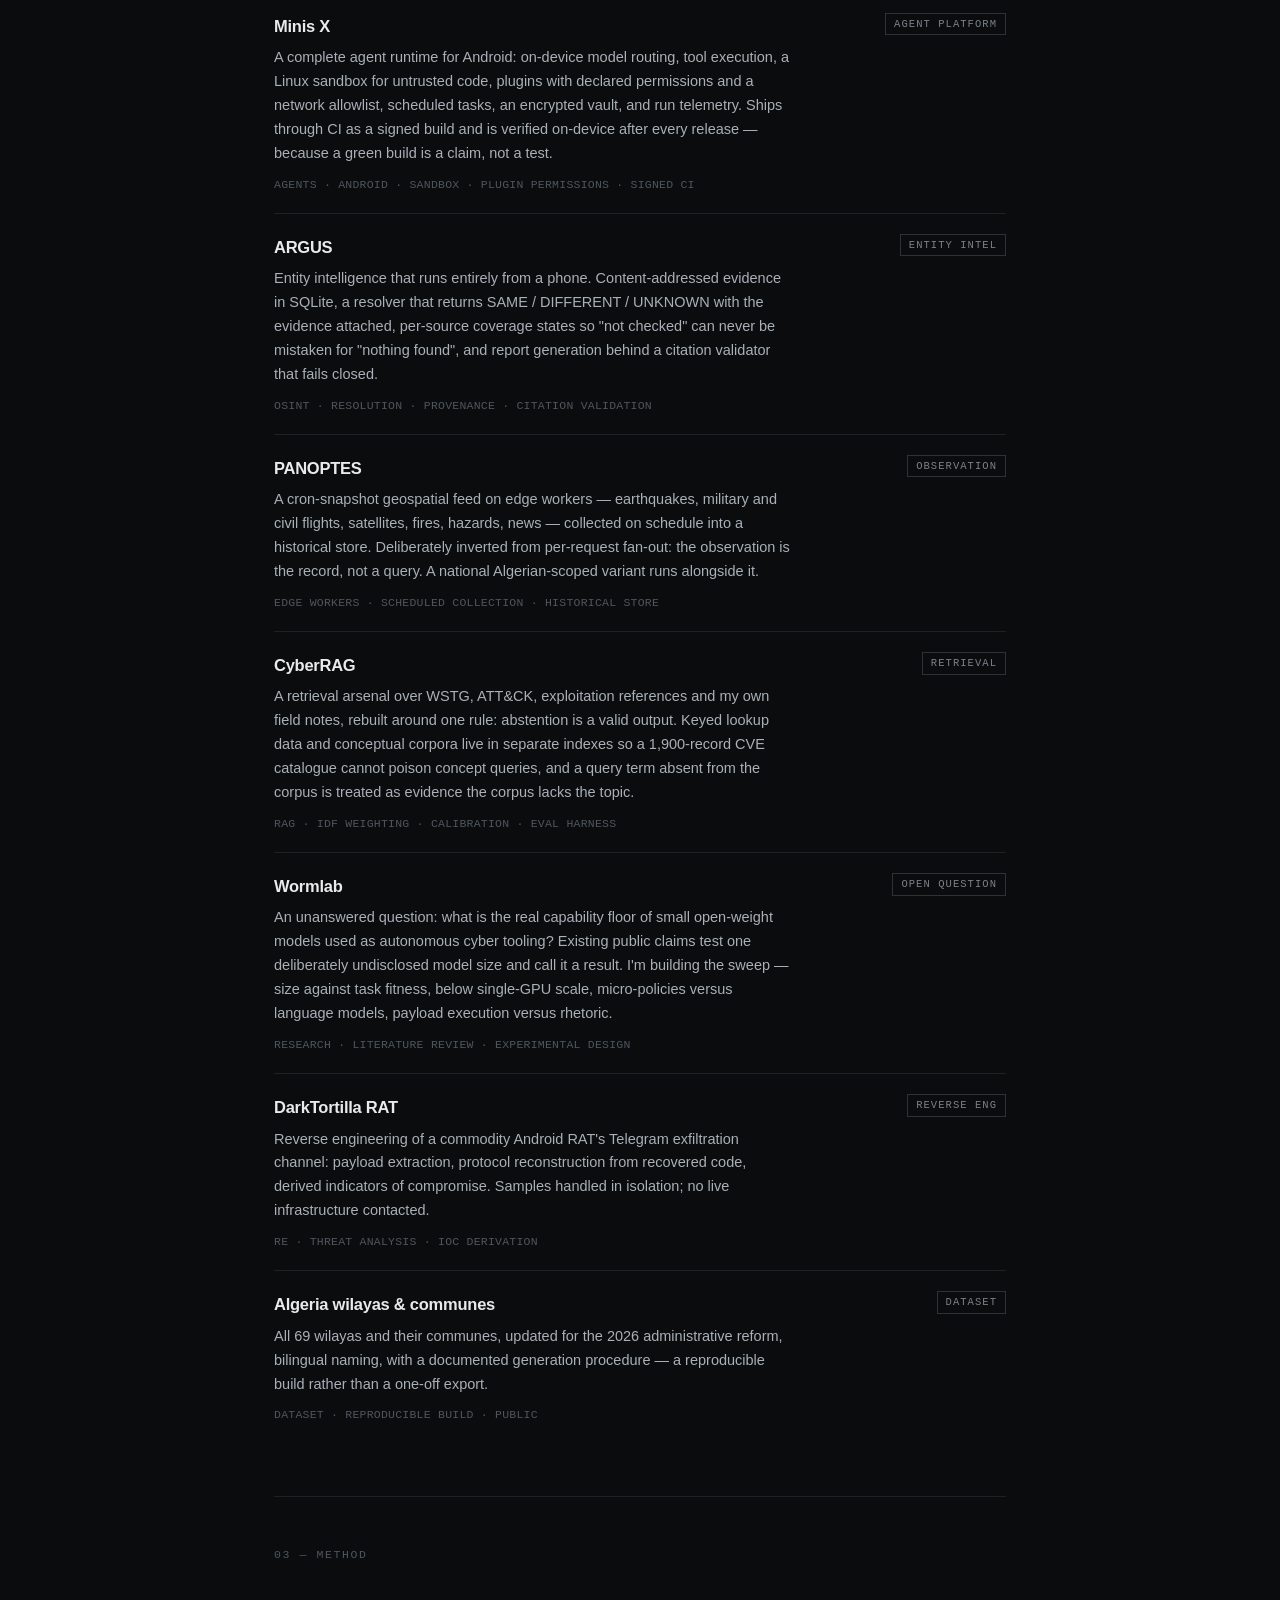
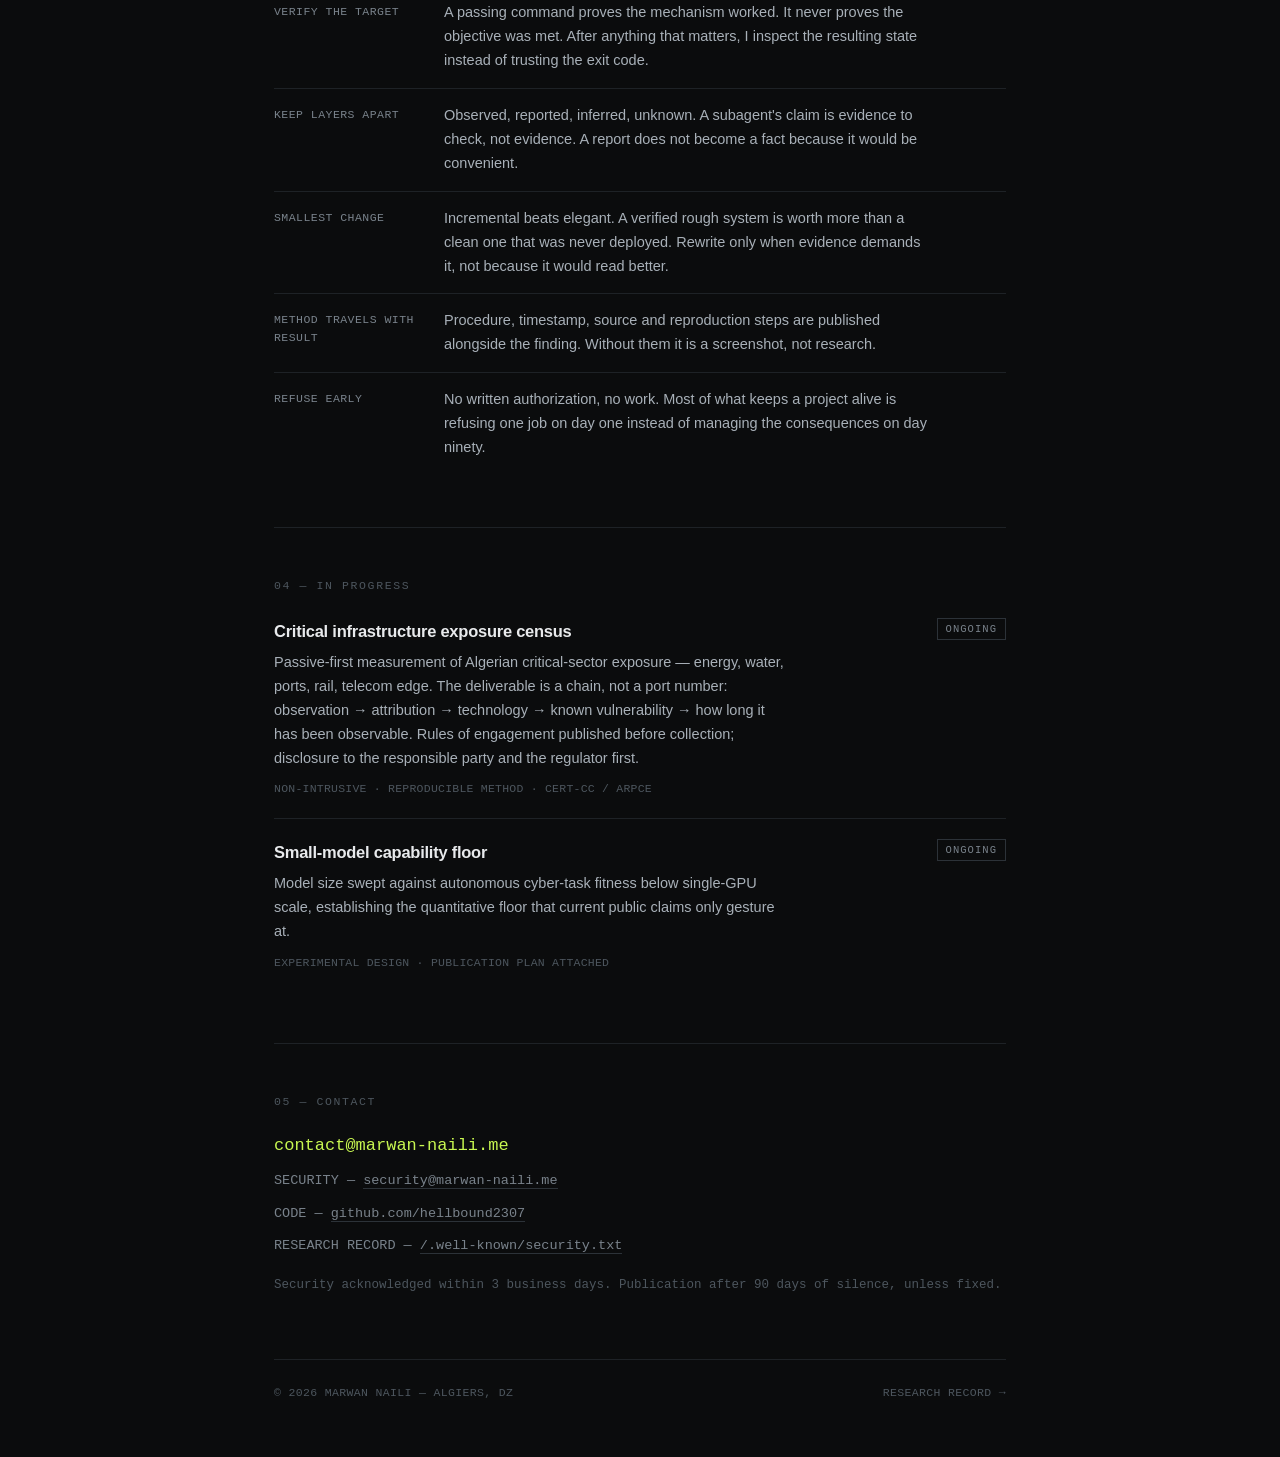
==== commit 4589c62d: "Design pass: terminal-manifest aesthetic, measured over decorative - Dark technical layout, single a" ====
--- a/index.html
+++ b/index.html
@@ -3,153 +3,190 @@
 <head>
 <meta charset="UTF-8">
 <meta name="viewport" content="width=device-width, initial-scale=1">
-<title>Marwan Naili — Researcher · AI Systems, Agents &amp; Security</title>
-<meta name="description" content="Independent researcher based in Algiers, Algeria. Agentic AI systems, applied ML engineering, exposure measurement and malware analysis. Every system I run is on-device and independently verified.">
-<meta name="theme-color" content="#fafafa">
-<meta property="og:title" content="Marwan Naili — Researcher · AI Systems, Agents &amp; Security">
-<meta property="og:description" content="Agentic AI systems, applied ML engineering, exposure measurement and malware analysis. Algiers, Algeria.">
+<title>Marwan Naili — Researcher · Agentic Systems, ML, Security</title>
+<meta name="description" content="Independent researcher in Algiers, Algeria. Agentic AI platforms, applied ML and evaluation, exposure measurement and malware analysis. Every system runs on-device; every finding ships with its method.">
+<meta name="theme-color" content="#0b0c0d">
+<meta name="author" content="Marwan Naili">
+<meta property="og:title" content="Marwan Naili — Researcher">
+<meta property="og:description" content="Agentic AI systems, applied ML and evaluation, exposure measurement. Algiers, Algeria.">
 <meta property="og:type" content="website">
 <meta property="og:url" content="https://marwan-naili.me/">
-<meta name="author" content="Marwan Naili">
 <link rel="preconnect" href="https://fonts.googleapis.com">
 <link rel="preconnect" href="https://fonts.gstatic.com" crossorigin>
-<link rel="stylesheet" href="https://fonts.googleapis.com/css2?family=Inter:wght@400;500;600;700&display=swap">
-<link rel="icon" href="data:image/svg+xml,%3Csvg xmlns='http://www.w3.org/2000/svg' viewBox='0 0 100 100'%3E%3Crect width='100' height='100' rx='16' fill='%23161616'/%3E%3Ctext x='50' y='71' font-size='58' text-anchor='middle' fill='%23fcfcfb' font-family='Helvetica,Arial' font-weight='600'%3ET%3C/text%3E%3C/svg%3E">
-<link rel="stylesheet" href="style.css">
+<link rel="stylesheet" href="https://fonts.googleapis.com/css2?family=Inter:wght@400;500;600&display=swap">
+<link rel="icon" href="data:image/svg+xml,%3Csvg xmlns='http://www.w3.org/2000/svg' viewBox='0 0 100 100'%3E%3Crect width='100' height='100' fill='%230b0c0d'/%3E%3Ctext x='50' y='68' font-size='52' text-anchor='middle' fill='%23c8f751' font-family='monospace'%3EM%3C/text%3E%3C/svg%3E">
+<link rel="stylesheet" href="/style.css">
 </head>
 <body>
 <div class="wrap">
 
   <header>
-    <div class="identity">
+    <div>
       <h1>Marwan Naili</h1>
-      <p class="role">Researcher · AI systems, agents &amp; security · Algiers, Algeria</p>
-      <p class="availability"><span class="dot"></span>Independent — not accepting client work</p>
+      <p class="role">RESEARCHER — AGENTIC SYSTEMS / APPLIED ML / SECURITY</p>
+      <p class="status"><span class="dot"></span>ALGIERS, DZ · UTC+01:00</p>
     </div>
     <nav class="nav">
-      <a href="research/">Research</a>
-      <a href="#work">Systems</a>
-      <a href="#method">Method</a>
-      <a href="#contact">Contact</a>
+      <a href="#pillars">PILLARS</a>
+      <a href="#work">SYSTEMS</a>
+      <a href="#method">METHOD</a>
+      <a href="research/">RESEARCH</a>
+      <a href="#contact">CONTACT</a>
     </nav>
   </header>
 
-  <section class="intro">
-    <p>I build and break agentic AI systems, and I measure the attack surface they inherit. My work sits in three places: <b>agent platforms</b>, <b>applied ML</b>, and <b>security measurement</b>. Everything runs on-device — a phone, a laptop, no rented compute — and every claim I publish is reproducible from the method I publish with it.</p>
-    <p class="note" style="margin-top:16px">A finding I cannot reproduce is an anecdote. <a href="research/#disclosure" style="color:var(--accent)">Disclosure policy published</a> · <a href="https://marwan-naili.me/.well-known/security.txt" style="color:var(--accent)">security.txt</a> · <span style="font-family:var(--mono)">FR / AR / EN</span></p>
+  <section>
+    <p class="intro">I build systems that run unattended, and I measure what they inherit. Three areas: <b>agent platforms</b> where a model calls tools and can break its own environment, <b>applied ML</b> where the hard part is knowing when a system is wrong, and <b>security measurement</b> — exposure, malware, and the surface area between them.</p>
+    <p class="intro">Everything runs on-device. A phone, a laptop, no rented GPUs, no cloud dependency. That constraint is not a limitation I work around; it is the reason the systems still function when the network doesn't.</p>
+
+    <div class="stats">
+      <div class="stat"><span class="v">on-device</span><span class="k">NO CLOUD RUNTIME</span></div>
+      <div class="stat"><span class="v">non-intrusive</span><span class="k">DEFAULT METHOD</span></div>
+      <div class="stat"><span class="v">90 days</span><span class="k">DISCLOSURE WINDOW</span></div>
+      <div class="stat"><span class="v">method + result</span><span class="k">ALWAYS PUBLISHED TOGETHER</span></div>
+    </div>
   </section>
 
-  <section>
-    <p class="section-label">Research pillars</p>
+  <section id="pillars">
+    <p class="section-label">01 — PILLARS</p>
     <div class="pillars">
 
       <article class="pillar">
+        <span class="idx">[A]</span>
         <h3>Agentic systems</h3>
-        <p>Platforms where a model calls tools, runs unattended, and can break its own environment. I work on the parts that only fail under real load: sandbox containment, loop detection, tool-allowlist design, graceful degradation when a model returns nothing, and the CI needed to ship a fork for years without drift.</p>
-        <p class="meta">Android · Linux · Python · CI/CD · capability security</p>
+        <p>Platforms where a model calls tools, executes code, and runs for hours without supervision. I work on the parts that only fail under real load: sandbox containment, plugin permission models, network allowlisting enforced below the application layer, loop detection, and the CI discipline to ship a fork for years without upstream drift.</p>
+        <p class="meta">ANDROID · LINUX · PYTHON · CAPABILITY SECURITY · CI</p>
       </article>
 
       <article class="pillar">
+        <span class="idx">[B]</span>
         <h3>Applied ML &amp; evaluation</h3>
-        <p>Retrieval systems that know when they don't know, and evaluations that aren't lying to me. Supervised fine-tuning on constrained hardware, routing between small specialist models, adversarial needle-retrieval, and the unglamorous work of building a gold set so a benchmark means something.</p>
-        <p class="meta">RAG · abstention · SFT · routing · adversarial evals</p>
+        <p>Retrieval that is allowed to say <i>I don't know</i>, and evaluations that don't flatter me. Supervised fine-tuning on constrained hardware, routing across small specialist models, adversarial needle-retrieval against long context, and building a gold set by hand so a benchmark means something.</p>
+        <p class="meta">RAG · ABSTENTION · SFT · ROUTING · ADVERSARIAL EVALS</p>
       </article>
 
       <article class="pillar">
+        <span class="idx">[C]</span>
         <h3>Security measurement</h3>
-        <p>Exposure enumeration, malware and exfiltration analysis, and attack-surface review of real applications. Non-intrusive by default: passive indexes, protocol identification, static and dynamic analysis on samples I already hold. No exploitation, no credential testing, no state-affecting action.</p>
-        <p class="meta">Exposure · RE · OSINT · appsec · coordinated disclosure</p>
+        <p>Exposure enumeration, malware and exfiltration analysis, attack-surface review of real applications. Passive indexes, protocol identification, static and dynamic analysis on samples already in hand. No exploitation, no credential testing, no state-affecting action — the line is cheaper to hold before you cross it.</p>
+        <p class="meta">EXPOSURE · RE · OSINT · APPSEC · DISCLOSURE</p>
       </article>
 
     </div>
   </section>
 
   <section id="work">
-    <p class="section-label">Systems I build</p>
+    <p class="section-label">02 — SYSTEMS</p>
     <div class="work">
 
       <article class="project">
         <h3><a href="https://github.com/hellbound2307/Minis-X">Minis X</a></h3>
-        <p>A full agent platform: on-device model routing, tool execution, a Linux sandbox for untrusted code, plugin/MCP extension with a declared-permission model and a network allowlist, scheduled tasks, a persistent encrypted vault, and run telemetry. Ships through CI as a signed Android build, verified on-device after every release.</p>
-        <p class="meta">Agents · Android · capability sandbox · CI releases</p>
+        <span class="tag">agent platform</span>
+        <p>A complete agent runtime for Android: on-device model routing, tool execution, a Linux sandbox for untrusted code, plugins with declared permissions and a network allowlist, scheduled tasks, an encrypted vault, and run telemetry. Ships through CI as a signed build and is verified on-device after every release — because a green build is a claim, not a test.</p>
+        <p class="meta">AGENTS · ANDROID · SANDBOX · PLUGIN PERMISSIONS · SIGNED CI</p>
       </article>
 
       <article class="project">
-        <h3>ARGUS — evidence-grounded identity resolution</h3>
-        <p>An entity-intelligence system that runs entirely from a phone: no cloud, no rented compute. Content-addressed raw evidence in SQLite, a resolver that returns SAME / DIFFERENT / UNKNOWN with its evidence attached, per-source coverage states so "we didn't check" never looks like "nothing found", and report generation with a citation validator that fails closed.</p>
-        <p class="meta">OSINT · entity resolution · provenance · citation validation</p>
+        <h3>ARGUS</h3>
+        <span class="tag">entity intel</span>
+        <p>Entity intelligence that runs entirely from a phone. Content-addressed evidence in SQLite, a resolver that returns SAME / DIFFERENT / UNKNOWN with the evidence attached, per-source coverage states so "not checked" can never be mistaken for "nothing found", and report generation behind a citation validator that fails closed.</p>
+        <p class="meta">OSINT · RESOLUTION · PROVENANCE · CITATION VALIDATION</p>
       </article>
 
       <article class="project">
-        <h3>PANOPTES — observation layer</h3>
-        <p>A cron-snapshot geospatial feed on edge workers: earthquakes, military and civilian flights, satellites, fires, hazards and news, collected on schedule and normalised into a historical store. Deliberately inverted from per-request fan-out — the observation is the record, not a query. Includes an Algeria-scoped variant.</p>
-        <p class="meta">Edge workers · data pipelines · historical observation store</p>
+        <h3>PANOPTES</h3>
+        <span class="tag">observation</span>
+        <p>A cron-snapshot geospatial feed on edge workers — earthquakes, military and civil flights, satellites, fires, hazards, news — collected on schedule into a historical store. Deliberately inverted from per-request fan-out: the observation is the record, not a query. A national Algerian-scoped variant runs alongside it.</p>
+        <p class="meta">EDGE WORKERS · SCHEDULED COLLECTION · HISTORICAL STORE</p>
       </article>
 
       <article class="project">
         <h3>CyberRAG</h3>
-        <p>A retrieval arsenal over WSTG, ATT&amp;CK, exploitation references and my own field notes, rebuilt around a single rule: it is allowed to abstain. Concept queries and CVE lookups are separate indexes so the catalogue can't poison the corpus, and an unseen query term is treated as proof the corpus lacks the topic.</p>
-        <p class="meta">Retrieval · IDF weighting · calibration · eval harness</p>
+        <span class="tag">retrieval</span>
+        <p>A retrieval arsenal over WSTG, ATT&amp;CK, exploitation references and my own field notes, rebuilt around one rule: abstention is a valid output. Keyed lookup data and conceptual corpora live in separate indexes so a 1,900-record CVE catalogue cannot poison concept queries, and a query term absent from the corpus is treated as evidence the corpus lacks the topic.</p>
+        <p class="meta">RAG · IDF WEIGHTING · CALIBRATION · EVAL HARNESS</p>
       </article>
 
       <article class="project">
         <h3>Wormlab</h3>
-        <p>An open research question I could not find answered: what is the actual capability floor of small open-weight models used as autonomous cyber tooling? Existing claims test one hidden model size and call it a result. I am building the sweep — size versus fitness, micro-policies versus language models, payload execution versus rhetoric — with a publication plan attached.</p>
-        <p class="meta">Research · literature review · experimental design</p>
+        <span class="tag">open question</span>
+        <p>An unanswered question: what is the real capability floor of small open-weight models used as autonomous cyber tooling? Existing public claims test one deliberately undisclosed model size and call it a result. I'm building the sweep — size against task fitness, below single-GPU scale, micro-policies versus language models, payload execution versus rhetoric.</p>
+        <p class="meta">RESEARCH · LITERATURE REVIEW · EXPERIMENTAL DESIGN</p>
       </article>
 
       <article class="project">
-        <h3><a href="https://github.com/hellbound2307/DarkTortilla-RAT-Telegram-Exfiltration-Payload-Extraction-Analysis">DarkTortilla RAT — exfiltration channel analysis</a></h3>
-        <p>Reverse engineering of a commodity Android RAT's Telegram-based exfiltration path: payload extraction, protocol reconstruction from recovered code, and derived indicators of compromise.</p>
-        <p class="meta">Reverse engineering · threat analysis · public</p>
+        <h3><a href="https://github.com/hellbound2307/DarkTortilla-RAT-Telegram-Exfiltration-Payload-Extraction-Analysis">DarkTortilla RAT</a></h3>
+        <span class="tag">reverse eng</span>
+        <p>Reverse engineering of a commodity Android RAT's Telegram exfiltration channel: payload extraction, protocol reconstruction from recovered code, derived indicators of compromise. Samples handled in isolation; no live infrastructure contacted.</p>
+        <p class="meta">RE · THREAT ANALYSIS · IOC DERIVATION</p>
       </article>
 
       <article class="project">
-        <h3><a href="https://github.com/marwangpt237/algeria-wilayas">Algeria wilayas &amp; communes dataset</a></h3>
-        <p>All 69 wilayas and their communes, updated for the 2026 administrative reform, with bilingual naming and a documented generation procedure so the build is reproducible rather than a one-off export.</p>
-        <p class="meta">Dataset · reproducible build · public</p>
+        <h3><a href="https://github.com/marwangpt237/algeria-wilayas">Algeria wilayas &amp; communes</a></h3>
+        <span class="tag">dataset</span>
+        <p>All 69 wilayas and their communes, updated for the 2026 administrative reform, bilingual naming, with a documented generation procedure — a reproducible build rather than a one-off export.</p>
+        <p class="meta">DATASET · REPRODUCIBLE BUILD · PUBLIC</p>
       </article>
 
     </div>
   </section>
 
   <section id="method">
-    <p class="section-label">How I work</p>
-    <ul class="services">
-      <li><b>Verify the target</b>A flag, a test run, or a passing command proves the mechanism worked. It never proves the objective did. I check the actual state, every time.</li>
-      <li><b>Preserve what works</b>Smallest change that satisfies the requirement. Incremental beats elegant. I would rather ship a rough system that runs than a clean one that does not.</li>
-      <li><b>Say what I don't know</b>Observed, reported, inferred and unknown are kept apart. A subagent's claim is evidence to check, not evidence.</li>
-      <li><b>Publish the method</b>Method, timestamp, source and repro steps travel with the finding. Otherwise it is a claim with a screenshot attached.</li>
-    </ul>
+    <p class="section-label">03 — METHOD</p>
+    <dl class="defs">
+      <div>
+        <dt>Verify the target</dt>
+        <dd>A passing command proves the mechanism worked. It never proves the objective was met. After anything that matters, I inspect the resulting state instead of trusting the exit code.</dd>
+      </div>
+      <div>
+        <dt>Keep layers apart</dt>
+        <dd>Observed, reported, inferred, unknown. A subagent's claim is evidence to check, not evidence. A report does not become a fact because it would be convenient.</dd>
+      </div>
+      <div>
+        <dt>Smallest change</dt>
+        <dd>Incremental beats elegant. A verified rough system is worth more than a clean one that was never deployed. Rewrite only when evidence demands it, not because it would read better.</dd>
+      </div>
+      <div>
+        <dt>Method travels with result</dt>
+        <dd>Procedure, timestamp, source and reproduction steps are published alongside the finding. Without them it is a screenshot, not research.</dd>
+      </div>
+      <div>
+        <dt>Refuse early</dt>
+        <dd>No written authorization, no work. Most of what keeps a project alive is refusing one job on day one instead of managing the consequences on day ninety.</dd>
+      </div>
+    </dl>
   </section>
 
   <section>
-    <p class="section-label">Ongoing</p>
+    <p class="section-label">04 — IN PROGRESS</p>
     <div class="work">
       <article class="project">
-        <h3>Internet-facing critical infrastructure census</h3>
-        <p>Passive-first measurement of Algerian critical-sector exposure — energy, water, ports, rail, telecom edge — built as a reproducible measurement system rather than a one-off scan. Rules of engagement published before collection. Disclosure routed to the responsible party and to the regulator first.</p>
-        <p class="meta">Ongoing · CERT-CC / ARPCE route · non-intrusive</p>
+        <h3>Critical infrastructure exposure census</h3>
+        <span class="tag">ongoing</span>
+        <p>Passive-first measurement of Algerian critical-sector exposure — energy, water, ports, rail, telecom edge. The deliverable is a chain, not a port number: observation → attribution → technology → known vulnerability → how long it has been observable. Rules of engagement published before collection; disclosure to the responsible party and the regulator first.</p>
+        <p class="meta">NON-INTRUSIVE · REPRODUCIBLE METHOD · CERT-CC / ARPCE</p>
       </article>
       <article class="project">
         <h3>Small-model capability floor</h3>
-        <p>Sweeping model size against autonomous cyber-task fitness, below single-GPU scale, to establish the floor that existing claims only gesture at.</p>
-        <p class="meta">Ongoing · experimental design</p>
+        <span class="tag">ongoing</span>
+        <p>Model size swept against autonomous cyber-task fitness below single-GPU scale, establishing the quantitative floor that current public claims only gesture at.</p>
+        <p class="meta">EXPERIMENTAL DESIGN · PUBLICATION PLAN ATTACHED</p>
       </article>
     </div>
   </section>
 
   <section id="contact">
-    <p class="section-label">Contact</p>
+    <p class="section-label">05 — CONTACT</p>
     <p class="email"><a href="mailto:contact@marwan-naili.me">contact@marwan-naili.me</a></p>
-    <p class="ext">Security disclosures: <a href="mailto:security@marwan-naili.me">security@marwan-naili.me</a></p>
-    <p class="ext"><a href="https://github.com/hellbound2307">github.com/hellbound2307</a></p>
-    <p class="note">Security reports are acknowledged within 3 business days. Everything else, within a week.</p>
+    <p class="ext">SECURITY — <a href="mailto:security@marwan-naili.me">security@marwan-naili.me</a></p>
+    <p class="ext">CODE — <a href="https://github.com/hellbound2307">github.com/hellbound2307</a></p>
+    <p class="ext">RESEARCH RECORD — <a href="https://marwan-naili.me/.well-known/security.txt">/.well-known/security.txt</a></p>
+    <p class="note">Security acknowledged within 3 business days. Publication after 90 days of silence, unless fixed.</p>
   </section>
 
   <footer>
-    <span>© 2026 Marwan Naili</span>
-    <a href="research/">marwan-naili.me/research/</a>
+    <span>© 2026 MARWAN NAILI — ALGIERS, DZ</span>
+    <a href="research/">RESEARCH RECORD →</a>
   </footer>
 
 </div>
--- a/style.css
+++ b/style.css
@@ -1,96 +1,197 @@
+/* marwan-naili.me — terminal-manifest
+   Rules: one accent, monospace for machine data, system stack for prose,
+   no rounded-card grids, no gradients-as-decoration, no emoji. */
+
 :root{
-  --bg:#fafafa;
-  --panel:#ffffff;
-  --border:#e9e9e9;
-  --border-h:#d4d4d4;
-  --text:#111111;
-  --body:#3f3f46;
-  --muted:#71717a;
-  --faint:#a1a1aa;
-  --accent:#4f46e5;
-  --green:#22c55e;
-  --radius:12px;
-  --mono:ui-monospace,SFMono-Regular,Menlo,Consolas,"Liberation Mono",monospace;
+  --bg:#0b0c0d;
+  --panel:#101214;
+  --panel-2:#15181b;
+  --line:#1e2226;
+  --line-hi:#2c3238;
+  --text:#e8eaec;
+  --body:#a8b0b8;
+  --dim:#79828b;
+  --faint:#4d565e;
+  --accent:#c8f751;      /* single accent — used for state, never decoration */
+  --accent-dim:#7a9c33;
+  --sans:ui-sans-serif,-apple-system,BlinkMacSystemFont,"Segoe UI",Roboto,Helvetica,Arial,sans-serif;
+  --mono:ui-monospace,"SF Mono",SFMono-Regular,Menlo,Consolas,"Liberation Mono",monospace;
+  --wrap:780px;
 }
+
 *{box-sizing:border-box;margin:0;padding:0}
-html{-webkit-text-size-adjust:100%}
+html{-webkit-text-size-adjust:100%;scroll-behavior:smooth}
+@media (prefers-reduced-motion:reduce){html{scroll-behavior:auto}}
+
 body{
-  background:var(--bg);color:var(--text);
-  font:16px/1.6 "Inter",-apple-system,BlinkMacSystemFont,"Segoe UI",Roboto,Helvetica,Arial,sans-serif;
+  background:var(--bg);
+  color:var(--body);
+  font:16px/1.65 var(--sans);
   -webkit-font-smoothing:antialiased;
   text-rendering:optimizeLegibility;
 }
-::selection{background:#e0e7ff}
+
+/* faint grid — texture, not decoration */
+body::before{
+  content:"";
+  position:fixed;inset:0;pointer-events:none;z-index:0;
+  background-image:linear-gradient(var(--line) 1px,transparent 1px);
+  background-size:100% 88px;
+  opacity:.16;
+}
+body>*{position:relative;z-index:1}
+
+::selection{background:var(--accent);color:#0b0c0d}
 a{color:inherit}
-a:focus-visible{outline:2px solid var(--accent);outline-offset:3px;border-radius:2px}
+a:focus-visible{outline:2px solid var(--accent);outline-offset:3px}
 
-.wrap{max-width:720px;margin:0 auto;padding:84px 24px 64px}
+.wrap{max-width:var(--wrap);margin:0 auto;padding:0 24px}
 
-header{display:flex;justify-content:space-between;align-items:flex-start;gap:24px;flex-wrap:wrap}
-h1{font-size:clamp(32px,5vw,44px);font-weight:700;letter-spacing:-0.025em;line-height:1.12}
-.role{margin-top:10px;font-size:15px;color:var(--muted)}
-.availability{margin-top:14px;display:inline-flex;align-items:center;gap:8px;font-size:13.5px;color:var(--muted)}
-.availability .dot{width:7px;height:7px;border-radius:50%;background:var(--green)}
-.nav{display:flex;gap:18px;padding-top:12px}
-.nav a{font-size:14px;color:var(--muted);text-decoration:none;transition:color .12s ease}
-.nav a:hover{color:var(--text)}
+/* ── header ───────────────────────────────────────────── */
+header{
+  display:flex;justify-content:space-between;align-items:flex-start;gap:28px;
+  padding:34px 0 0;flex-wrap:wrap;
+}
+h1{
+  font-size:clamp(28px,6.2vw,42px);font-weight:600;color:var(--text);
+  letter-spacing:-0.03em;line-height:1.05;
+}
+.role{
+  margin-top:12px;font:12.5px/1.5 var(--mono);color:var(--dim);letter-spacing:.01em;
+}
+.status{
+  margin-top:9px;display:inline-flex;align-items:center;gap:8px;
+  font:12px/1 var(--mono);color:var(--faint);
+}
+.status .dot{
+  width:6px;height:6px;background:var(--accent);border-radius:50%;
+  box-shadow:0 0 0 3px rgba(200,247,81,.11);
+}
+.nav{display:flex;flex-wrap:wrap;gap:20px;padding-top:8px}
+.nav a{
+  font:12.5px/1 var(--mono);color:var(--dim);text-decoration:none;
+  letter-spacing:.02em;transition:color .12s ease;
+}
+.nav a:hover{color:var(--accent)}
 
-.intro{margin-top:38px}
-.intro p{font-size:17px;color:var(--body)}
+/* ── sections ─────────────────────────────────────────── */
+section{padding:52px 0 0;border-top:1px solid var(--line);margin-top:52px}
+section:first-of-type{border-top:0;margin-top:0}
+.section-label{
+  font:11.5px/1 var(--mono);color:var(--faint);letter-spacing:.14em;
+  text-transform:uppercase;margin-bottom:26px;
+}
+h2{font-size:19px;font-weight:600;color:var(--text);letter-spacing:-0.02em}
 
-section{margin-top:60px}
-.section-label{font-size:12px;font-weight:600;letter-spacing:.08em;text-transform:uppercase;color:var(--faint);margin-bottom:22px}
+.intro{color:var(--body);font-size:16.5px}
+.intro + .intro{margin-top:14px}
+.intro b{color:var(--text);font-weight:500}
+.intro a{color:var(--accent);text-decoration:none;border-bottom:1px solid var(--accent-dim)}
+.intro a:hover{border-bottom-color:var(--accent)}
 
-.work{display:flex;flex-direction:column;gap:12px}
-.project{background:var(--panel);border:1px solid var(--border);border-radius:var(--radius);
-  padding:18px 20px;transition:border-color .15s ease}
-.project:hover{border-color:var(--border-h)}
-.project h3{font-size:16.5px;font-weight:600;letter-spacing:-0.01em}
-.project h3 a{text-decoration:none;transition:color .12s ease}
-.project h3 a:hover{color:var(--accent)}
-.project p{margin-top:6px;font-size:14.5px;color:var(--muted)}
-.project .meta{margin-top:12px;font-family:var(--mono);font-size:12px;color:var(--faint)}
+/* ── stat row ─────────────────────────────────────────── */
+.stats{
+  display:grid;grid-template-columns:repeat(auto-fit,minmax(150px,1fr));
+  gap:1px;background:var(--line);border:1px solid var(--line);margin-top:34px;
+}
+.stat{background:var(--bg);padding:16px 18px}
+.stat .v{
+  display:block;font:600 20px/1.1 var(--mono);color:var(--accent);
+  font-variant-numeric:tabular-nums;
+}
+.stat .k{
+  display:block;margin-top:7px;font:11.5px/1.4 var(--mono);
+  color:var(--faint);letter-spacing:.04em;
+}
 
-.services{margin-top:0;list-style:none;display:grid;grid-template-columns:1fr 1fr;gap:18px 36px}
-.services li{font-size:14.5px;color:var(--muted)}
-.services b{display:block;color:var(--text);font-size:15px;font-weight:600;margin-bottom:3px;letter-spacing:-0.01em}
+/* ── pillars ──────────────────────────────────────────── */
+.pillars{display:flex;flex-direction:column}
+.pillar{padding:22px 0;border-top:1px solid var(--line)}
+.pillar:first-child{border-top:0;padding-top:0}
+.pillar .idx{
+  font:11.5px/1 var(--mono);color:var(--faint);letter-spacing:.1em;
+  display:block;margin-bottom:12px;
+}
+.pillar h3{font-size:17.5px;font-weight:600;color:var(--text);letter-spacing:-0.02em}
+.pillar p{margin-top:10px;font-size:15px;max-width:62ch}
+.pillar .meta{
+  margin-top:13px;font:11.5px/1.5 var(--mono);color:var(--faint);letter-spacing:.02em;
+}
 
-.pillars{display:flex;flex-direction:column;gap:12px}
-.pillar{background:var(--panel);border:1px solid var(--border);border-radius:var(--radius);
-  padding:20px 22px;transition:border-color .15s ease}
-.pillar:hover{border-color:var(--border-h)}
-.pillar h3{font-size:17px;font-weight:600;letter-spacing:-0.015em}
-.pillar p{margin-top:8px;font-size:14.5px;color:var(--muted)}
-.pillar .meta{margin-top:14px;font-family:var(--mono);font-size:12px;color:var(--faint)}
-.intro b{font-weight:600;color:var(--text)}
-.intro a{color:var(--accent);text-decoration:none}
-.intro a:hover{text-decoration:underline;text-underline-offset:3px}
-.h1rule{width:40px;height:3px;background:var(--accent);border-radius:2px;margin-top:18px}
+/* ── work list ────────────────────────────────────────── */
+.work{display:flex;flex-direction:column}
+.project{
+  display:grid;grid-template-columns:1fr auto;gap:6px 24px;
+  padding:20px 0;border-top:1px solid var(--line);
+  transition:background .14s ease;
+}
+.project:first-child{border-top:0;padding-top:0}
+.project h3{font-size:16.5px;font-weight:600;color:var(--text);letter-spacing:-0.015em}
+.project h3 a{text-decoration:none;border-bottom:1px solid transparent;transition:color .12s ease,border-color .12s ease}
+.project h3 a:hover{color:var(--accent);border-bottom-color:var(--accent-dim)}
+.project p{grid-column:1/-1;font-size:14.5px;max-width:64ch}
+.project .meta{
+  grid-column:1/-1;margin-top:4px;font:11.5px/1.5 var(--mono);
+  color:var(--faint);letter-spacing:.02em;
+}
+.tag{
+  align-self:start;font:10.5px/1 var(--mono);letter-spacing:.1em;
+  text-transform:uppercase;color:var(--dim);
+  border:1px solid var(--line-hi);padding:5px 8px;white-space:nowrap;
+}
 
-.panel{background:var(--panel);border:1px solid var(--border);border-radius:var(--radius);padding:20px 22px}
-.panel p{font-size:14.5px;color:var(--body)}
-.bullets{margin-top:14px;list-style:none;display:flex;flex-direction:column;gap:9px}
-.bullets li{font-size:14.5px;color:var(--muted);padding-left:16px;position:relative}
-.bullets li:before{content:"";position:absolute;left:0;top:10px;width:5px;height:5px;border-radius:50%;background:var(--border-h)}
-.bullets b{color:var(--text);font-weight:600}
-.bullets a,.panel a{color:var(--accent);text-decoration:none;border-bottom:1px solid #ddd6fe}
-.bullets a:hover,.panel a:hover{border-bottom-color:var(--accent)}
+/* ── definition list ──────────────────────────────────── */
+.defs{display:grid;grid-template-columns:1fr;gap:0}
+.defs div{
+  display:grid;grid-template-columns:150px 1fr;gap:20px;
+  padding:15px 0;border-top:1px solid var(--line);
+}
+.defs div:first-child{border-top:0}
+.defs dt{
+  font:11.5px/1.5 var(--mono);color:var(--dim);letter-spacing:.04em;
+  text-transform:uppercase;padding-top:2px;
+}
+.defs dd{font-size:14.5px;max-width:60ch}
+
+/* ── panel (disclosure) ───────────────────────────────── */
+.panel{background:var(--panel);border:1px solid var(--line);padding:22px 24px}
+.panel p{font-size:14.5px}
+.bullets{margin-top:16px;display:flex;flex-direction:column;gap:10px;list-style:none}
+.bullets li{font-size:14.5px;display:grid;grid-template-columns:96px 1fr;gap:16px}
+.bullets li b{
+  font:11.5px/1.6 var(--mono);color:var(--accent);font-weight:400;
+  letter-spacing:.04em;text-transform:uppercase;
+}
+.panel a,.bullets a{color:var(--accent);text-decoration:none;border-bottom:1px solid var(--accent-dim)}
+.panel a:hover,.bullets a:hover{border-bottom-color:var(--accent)}
+
+/* ── contact ──────────────────────────────────────────── */
+.email{font:17px/1.5 var(--mono)}
+.email a{color:var(--accent);text-decoration:none}
+.email a:hover{border-bottom:1px solid var(--accent)}
+.ext{margin-top:11px;font:13.5px/1.6 var(--mono);color:var(--dim)}
+.ext a{color:var(--dim);text-decoration:none;border-bottom:1px solid var(--line-hi)}
+.ext a:hover{color:var(--accent);border-bottom-color:var(--accent-dim)}
+.note{margin-top:18px;font:12.5px/1.6 var(--mono);color:var(--faint)}
+
+footer{
+  margin-top:64px;padding:24px 0 56px;border-top:1px solid var(--line);
+  display:flex;justify-content:space-between;gap:16px;
+  font:11.5px/1.5 var(--mono);color:var(--faint);letter-spacing:.03em;
+}
 footer a{color:var(--faint);text-decoration:none}
-footer a:hover{color:var(--text)}
+footer a:hover{color:var(--accent)}
 
-.email a{font-size:18px;font-weight:500;color:var(--accent);text-decoration:none}
-.email a:hover{text-decoration:underline;text-underline-offset:3px}
-.ext{margin-top:10px;font-size:14.5px}
-.ext a{color:var(--muted);text-decoration:underline;text-decoration-color:#d9d9d9;text-underline-offset:3px;transition:color .12s ease}
-.ext a:hover{color:var(--text)}
-.note{margin-top:16px;font-size:14px;color:var(--faint)}
-
-footer{margin-top:76px;padding-top:24px;border-top:1px solid var(--border);
-  display:flex;justify-content:space-between;gap:12px;
-  color:var(--faint);font-size:13px;font-family:var(--mono)}
-
-@media (max-width:620px){
-  .wrap{padding:60px 20px 48px}
-  .services{grid-template-columns:1fr}
-  .nav{display:none}
+/* ── mobile ───────────────────────────────────────────── */
+@media (max-width:640px){
+  .wrap{padding:0 18px}
+  header{padding-top:26px;gap:18px}
+  .nav{gap:16px;padding-top:0}
+  section{padding-top:40px;margin-top:40px}
+  .project{grid-template-columns:1fr}
+  .tag{justify-self:start;margin-top:2px}
+  .bullets li{grid-template-columns:1fr;gap:2px}
+  .defs div{grid-template-columns:1fr;gap:4px}
+  .defs dt{padding-top:0}
+  footer{flex-direction:column;gap:6px}
 }
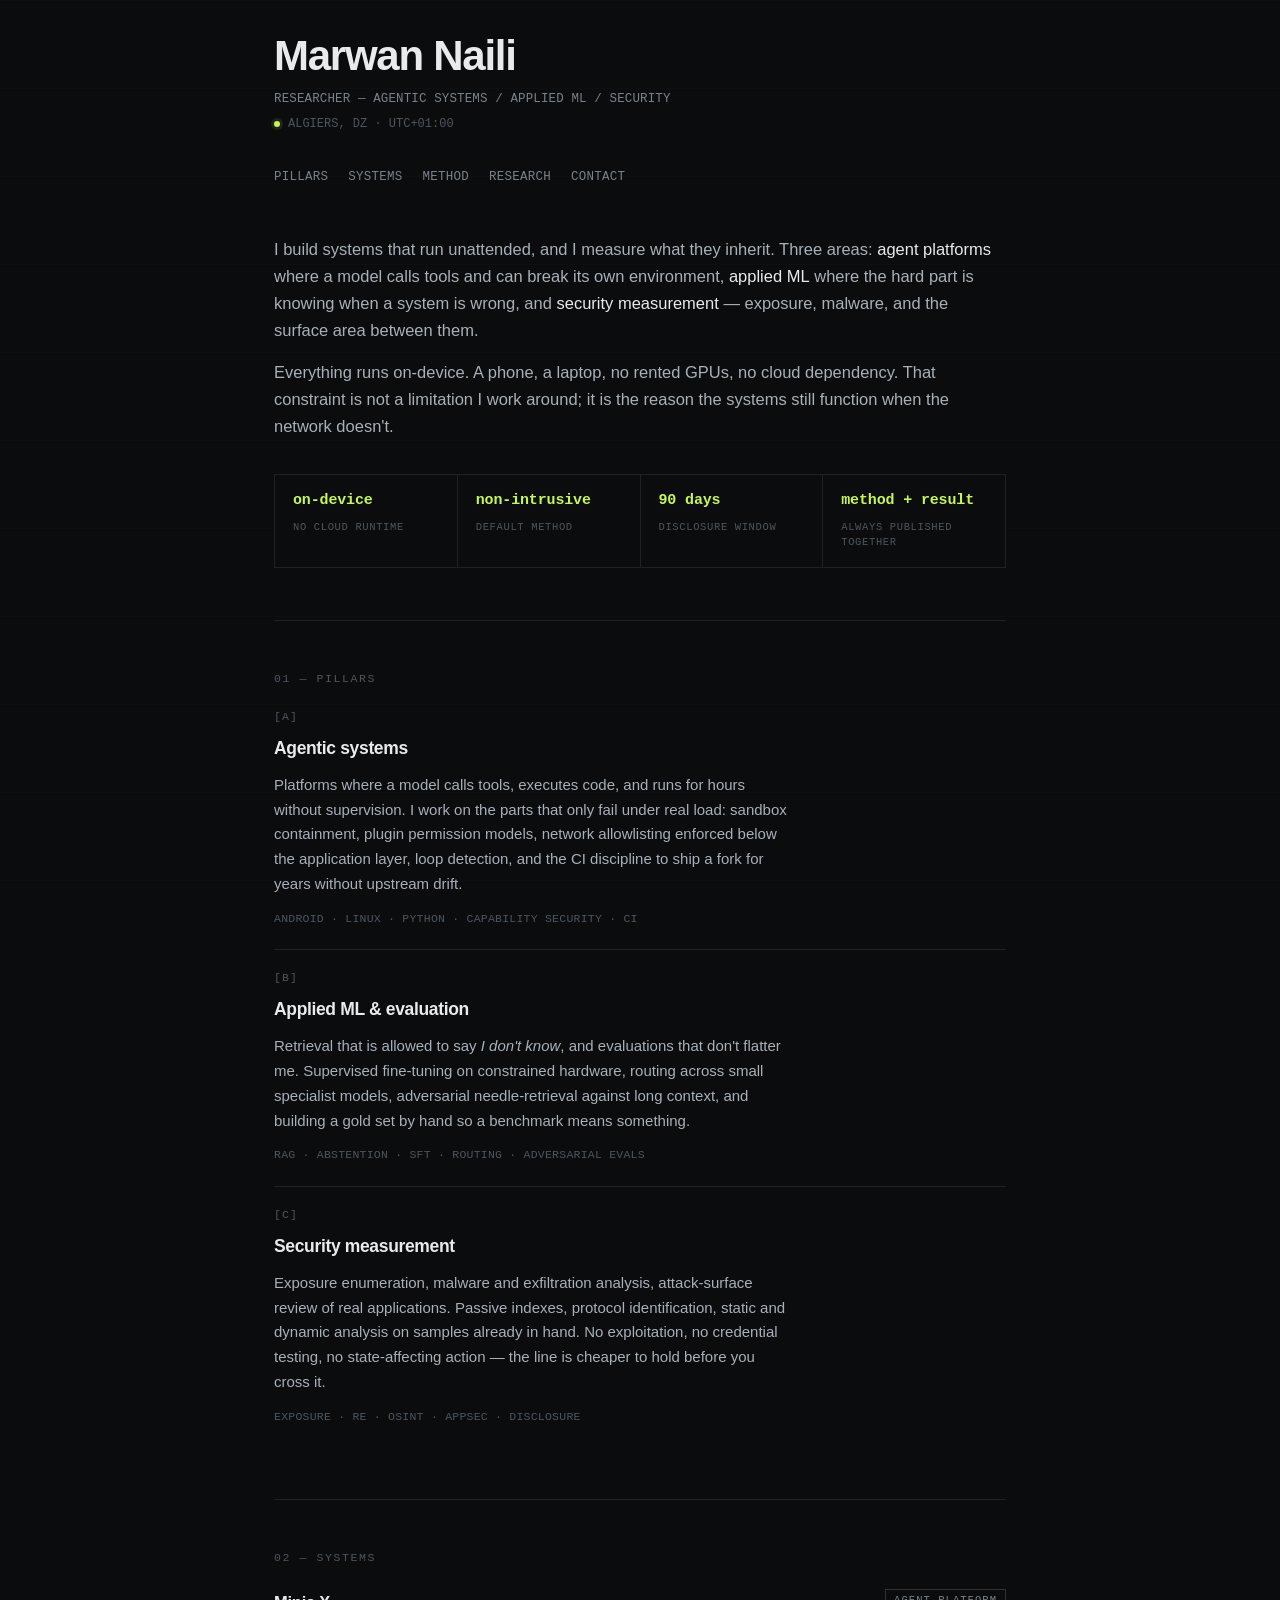
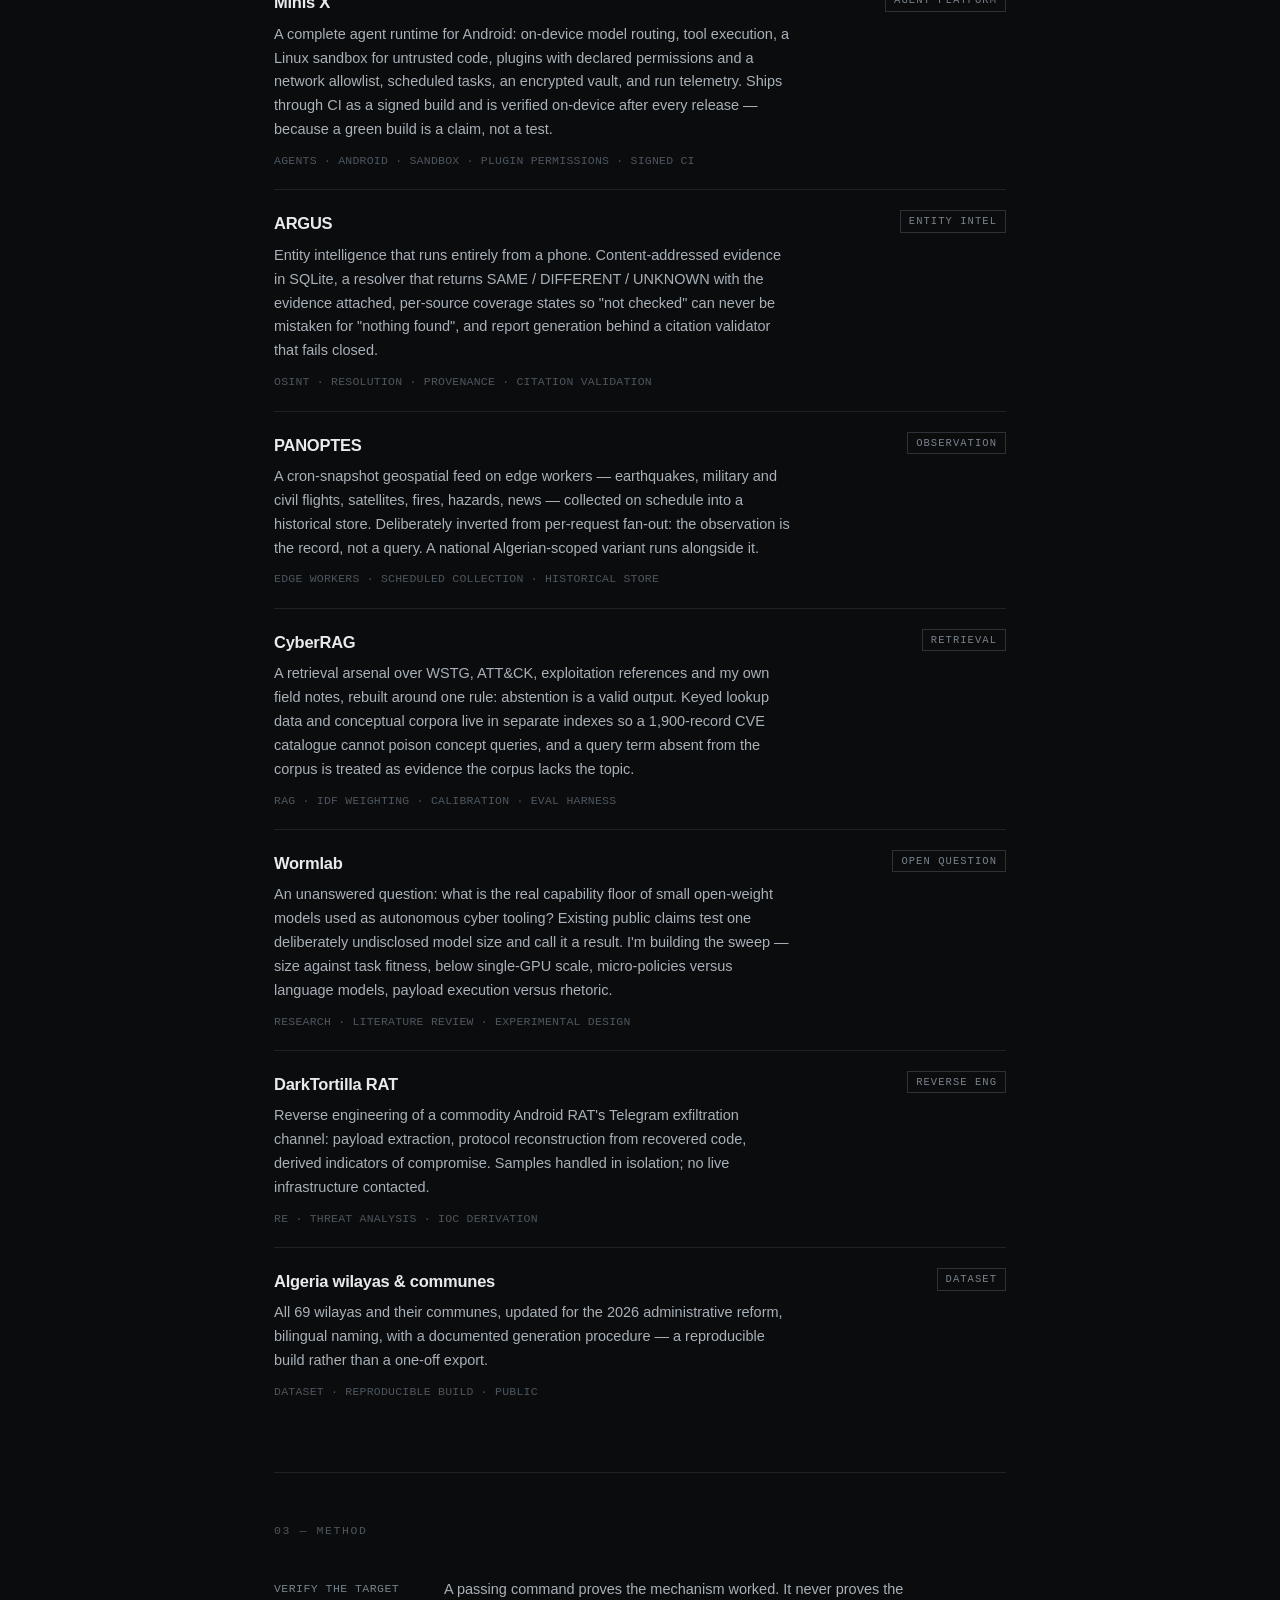
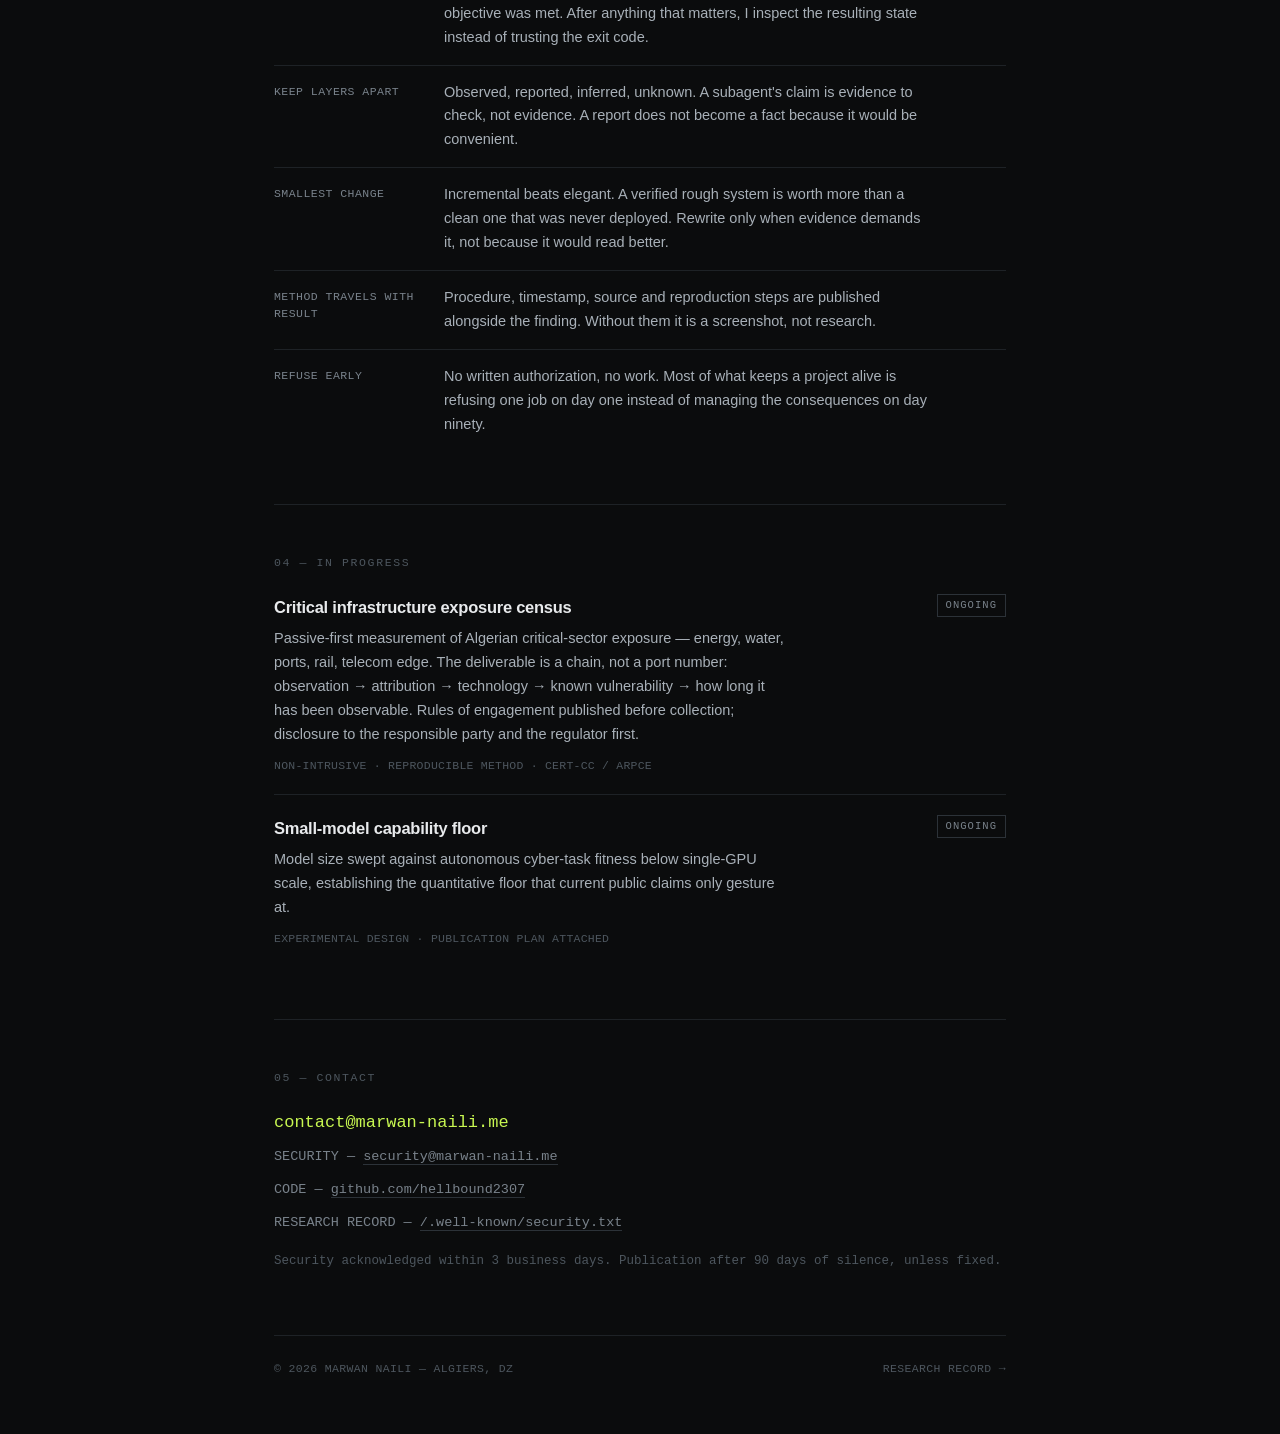
==== commit 91f93011: "Machine-readable layer: og:image, JSON-LD, Atom feed, llms.txt, AI-crawler robots rules" ====
--- a/index.html
+++ b/index.html
@@ -11,10 +11,51 @@
 <meta property="og:description" content="Agentic AI systems, applied ML and evaluation, exposure measurement. Algiers, Algeria.">
 <meta property="og:type" content="website">
 <meta property="og:url" content="https://marwan-naili.me/">
+<meta property="og:image" content="https://marwan-naili.me/og-image.svg">
+<meta property="og:image:width" content="1200">
+<meta property="og:image:height" content="630">
+<meta name="twitter:card" content="summary_large_image">
+<meta name="twitter:title" content="Marwan Naili — Researcher">
+<meta name="twitter:description" content="Agentic AI systems, applied ML and evaluation, exposure measurement. Algiers, Algeria.">
+<meta name="twitter:image" content="https://marwan-naili.me/og-image.svg">
+<script type="application/ld+json">
+{
+  "@context": "https://schema.org",
+  "@type": "Person",
+  "name": "Marwan Naili",
+  "url": "https://marwan-naili.me/",
+  "image": "https://marwan-naili.me/og-image.svg",
+  "sameAs": [
+    "https://github.com/hellbound2307",
+    "https://github.com/marwangpt237"
+  ],
+  "jobTitle": "Independent Researcher",
+  "worksFor": {
+    "@type": "Organization",
+    "name": "Self-employed"
+  },
+  "location": {
+    "@type": "Place",
+    "name": "Algiers, Algeria"
+  },
+  "knowsAbout": [
+    "Agentic AI Systems",
+    "Applied Machine Learning",
+    "Security Measurement",
+    "OSINT",
+    "Reverse Engineering",
+    "Android Security",
+    "RAG Systems",
+    "Model Evaluation"
+  ],
+  "description": "Independent researcher in Algiers, Algeria. Agentic AI platforms, applied ML and evaluation, exposure measurement and malware analysis. Every system runs on-device; every finding ships with its method."
+}
+</script>
 <link rel="preconnect" href="https://fonts.googleapis.com">
 <link rel="preconnect" href="https://fonts.gstatic.com" crossorigin>
 <link rel="stylesheet" href="https://fonts.googleapis.com/css2?family=Inter:wght@400;500;600&display=swap">
 <link rel="icon" href="data:image/svg+xml,%3Csvg xmlns='http://www.w3.org/2000/svg' viewBox='0 0 100 100'%3E%3Crect width='100' height='100' fill='%230b0c0d'/%3E%3Ctext x='50' y='68' font-size='52' text-anchor='middle' fill='%23c8f751' font-family='monospace'%3EM%3C/text%3E%3C/svg%3E">
+<link rel="alternate" type="application/atom+xml" title="Research Notes (Atom)" href="/feed.xml">
 <link rel="stylesheet" href="/style.css">
 </head>
 <body>
--- a/style.css
+++ b/style.css
@@ -91,17 +91,18 @@
 
 /* ── stat row ─────────────────────────────────────────── */
 .stats{
-  display:grid;grid-template-columns:repeat(auto-fit,minmax(150px,1fr));
+  display:grid;grid-template-columns:repeat(auto-fit,minmax(168px,1fr));
   gap:1px;background:var(--line);border:1px solid var(--line);margin-top:34px;
 }
 .stat{background:var(--bg);padding:16px 18px}
 .stat .v{
-  display:block;font:600 20px/1.1 var(--mono);color:var(--accent);
-  font-variant-numeric:tabular-nums;
+  display:block;font:600 15px/1.35 var(--mono);color:var(--accent);
+  font-variant-numeric:tabular-nums;letter-spacing:-.01em;
+  overflow-wrap:break-word;
 }
 .stat .k{
-  display:block;margin-top:7px;font:11.5px/1.4 var(--mono);
-  color:var(--faint);letter-spacing:.04em;
+  display:block;margin-top:8px;font:10.5px/1.5 var(--mono);
+  color:var(--faint);letter-spacing:.06em;
 }
 
 /* ── pillars ──────────────────────────────────────────── */
@@ -140,6 +141,13 @@
   border:1px solid var(--line-hi);padding:5px 8px;white-space:nowrap;
 }
 
+/* ── inline code ──────────────────────────────────────── */
+code{
+  font:12.5px/1.5 var(--mono);color:var(--text);
+  background:var(--panel-2);border:1px solid var(--line);
+  padding:1px 5px;overflow-wrap:break-word;
+}
+
 /* ── definition list ──────────────────────────────────── */
 .defs{display:grid;grid-template-columns:1fr;gap:0}
 .defs div{
@@ -156,6 +164,8 @@
 /* ── panel (disclosure) ───────────────────────────────── */
 .panel{background:var(--panel);border:1px solid var(--line);padding:22px 24px}
 .panel p{font-size:14.5px}
+.panel p + p{margin-top:14px}
+.panel code{margin:0 1px}
 .bullets{margin-top:16px;display:flex;flex-direction:column;gap:10px;list-style:none}
 .bullets li{font-size:14.5px;display:grid;grid-template-columns:96px 1fr;gap:16px}
 .bullets li b{
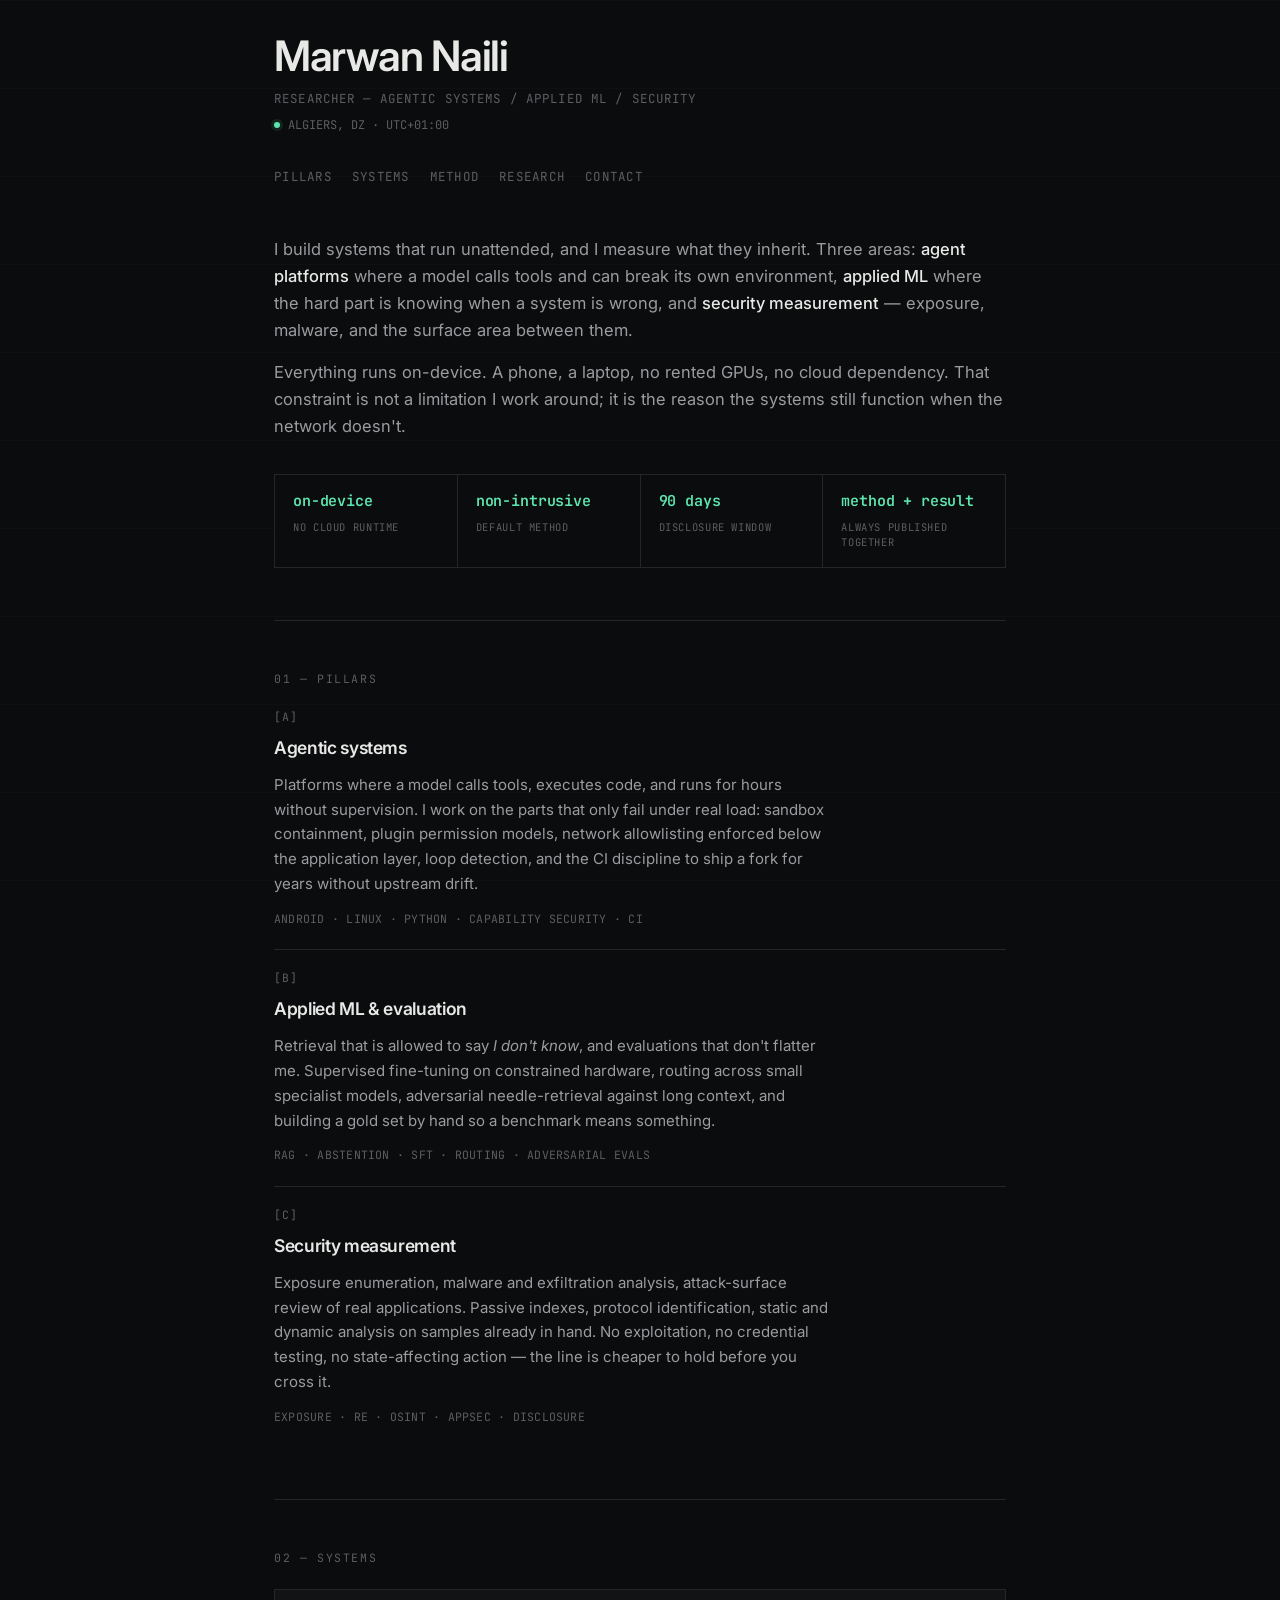
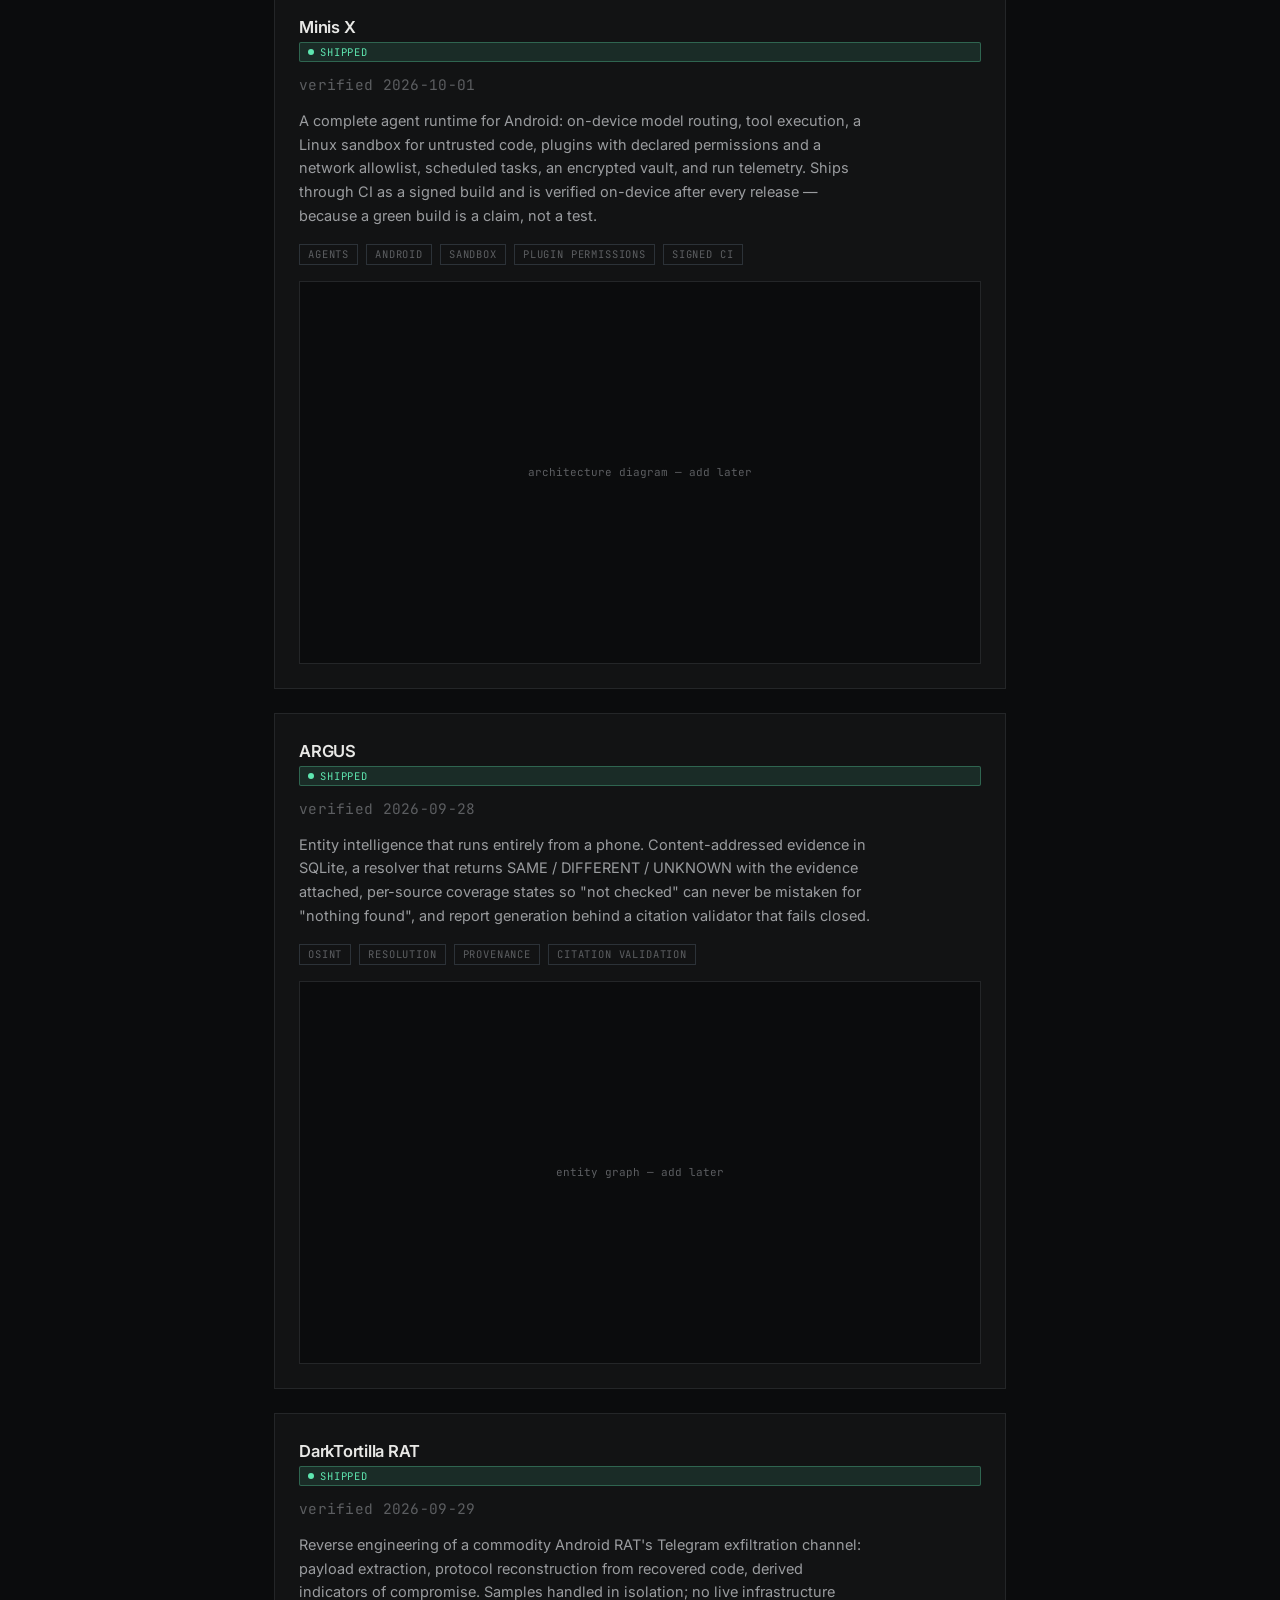
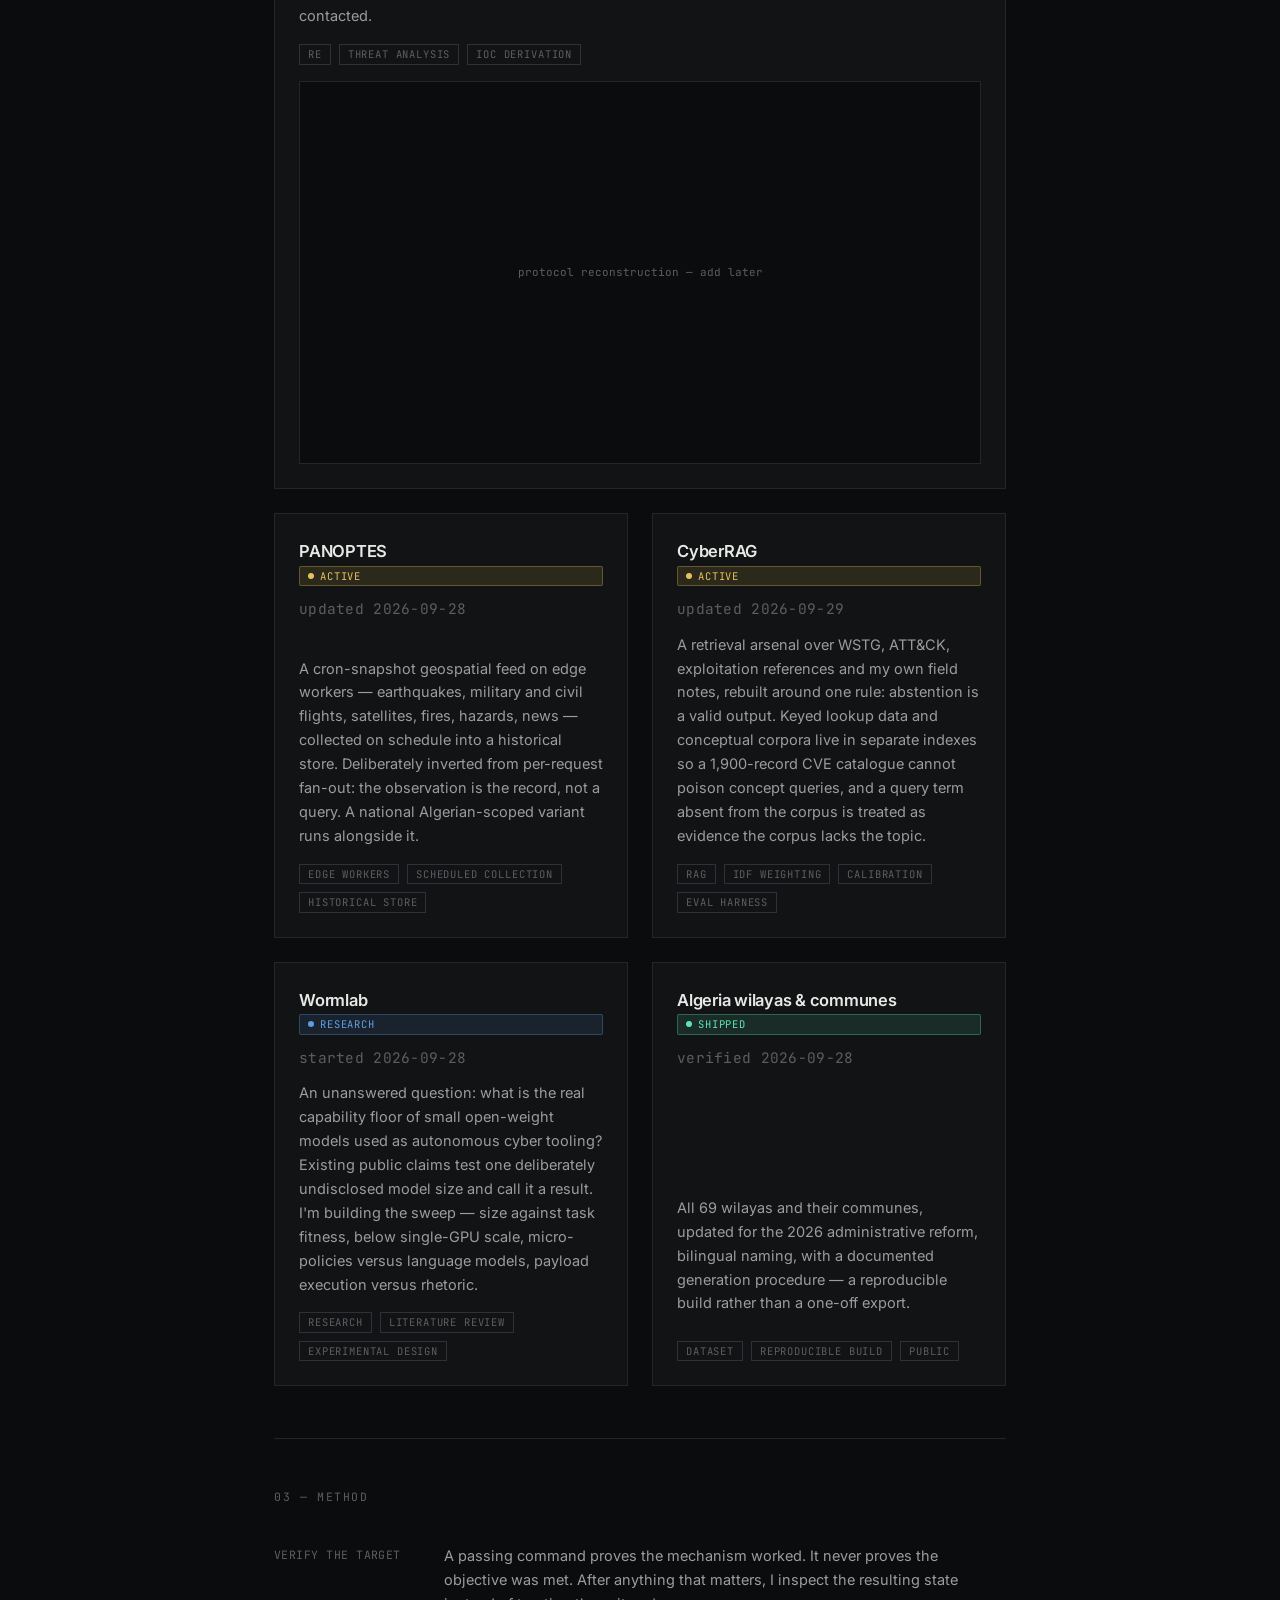
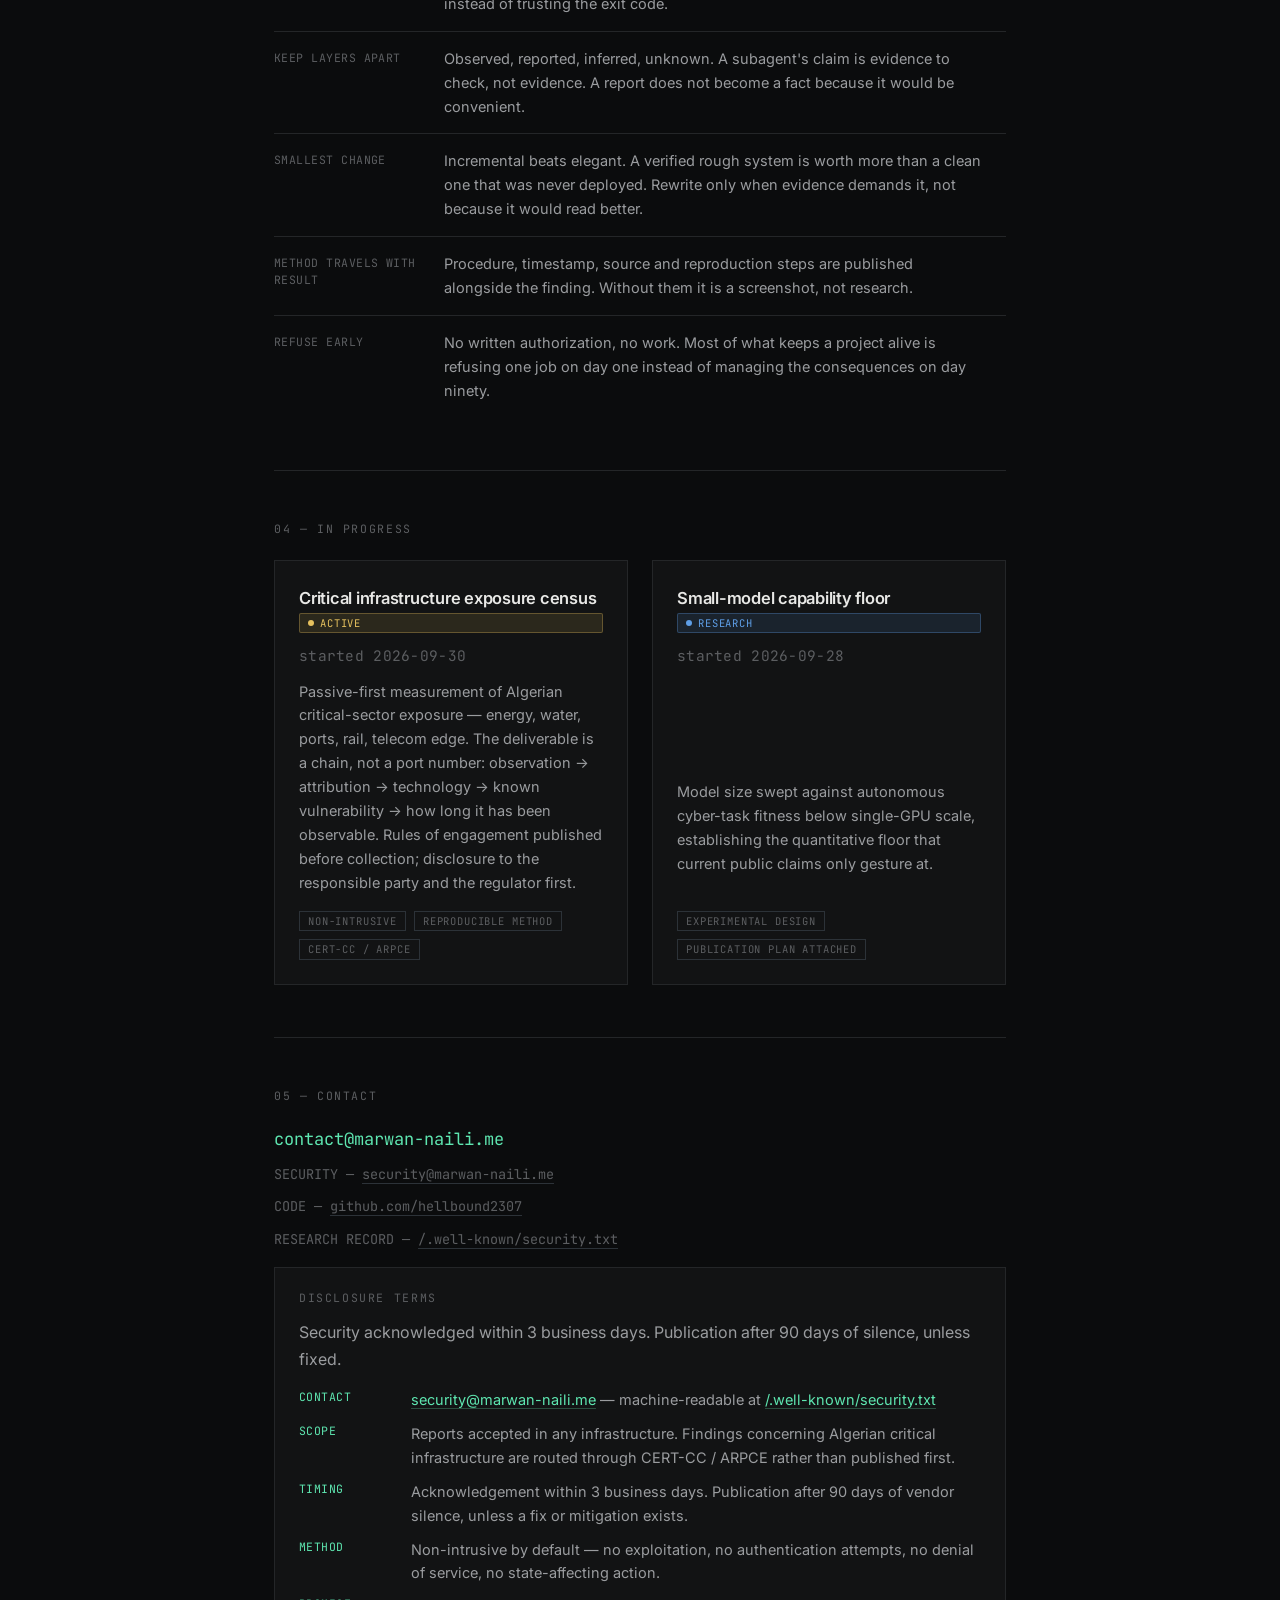
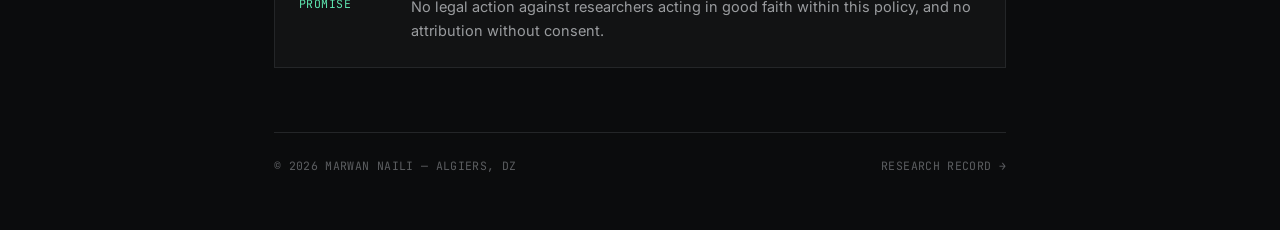
==== commit f7c6512a: "UI update: design tokens, status badges, verified dates, large/small card split, ResearchEntry forma" ====
--- a/index.html
+++ b/index.html
@@ -53,8 +53,8 @@
 </script>
 <link rel="preconnect" href="https://fonts.googleapis.com">
 <link rel="preconnect" href="https://fonts.gstatic.com" crossorigin>
-<link rel="stylesheet" href="https://fonts.googleapis.com/css2?family=Inter:wght@400;500;600&display=swap">
-<link rel="icon" href="data:image/svg+xml,%3Csvg xmlns='http://www.w3.org/2000/svg' viewBox='0 0 100 100'%3E%3Crect width='100' height='100' fill='%230b0c0d'/%3E%3Ctext x='50' y='68' font-size='52' text-anchor='middle' fill='%23c8f751' font-family='monospace'%3EM%3C/text%3E%3C/svg%3E">
+<link rel="stylesheet" href="https://fonts.googleapis.com/css2?family=Inter:wght@400;500;600&family=JetBrains+Mono:wght@400;500&display=swap">
+<link rel="icon" href="data:image/svg+xml,%3Csvg xmlns='http://www.w3.org/2000/svg' viewBox='0 0 100 100'%3E%3Crect width='100' height='100' fill='%230b0c0d'/%3E%3Ctext x='50' y='68' font-size='52' text-anchor='middle' fill='%235ee6b0' font-family='monospace'%3EM%3C/text%3E%3C/svg%3E">
 <link rel="alternate" type="application/atom+xml" title="Research Notes (Atom)" href="/feed.xml">
 <link rel="stylesheet" href="/style.css">
 </head>
@@ -101,7 +101,7 @@
 
       <article class="pillar">
         <span class="idx">[B]</span>
-        <h3>Applied ML &amp; evaluation</h3>
+        <h3>Applied ML & evaluation</h3>
         <p>Retrieval that is allowed to say <i>I don't know</i>, and evaluations that don't flatter me. Supervised fine-tuning on constrained hardware, routing across small specialist models, adversarial needle-retrieval against long context, and building a gold set by hand so a benchmark means something.</p>
         <p class="meta">RAG · ABSTENTION · SFT · ROUTING · ADVERSARIAL EVALS</p>
       </article>
@@ -120,53 +120,97 @@
     <p class="section-label">02 — SYSTEMS</p>
     <div class="work">
 
-      <article class="project">
+      <!-- LARGE CARDS (mature, shipped projects) -->
+      <article class="project project--large">
         <h3><a href="https://github.com/hellbound2307/Minis-X">Minis X</a></h3>
-        <span class="tag">agent platform</span>
+        <span class="status-badge status-badge--shipped">SHIPPED</span>
+        <p class="verified-date">verified 2026-10-01</p>
         <p>A complete agent runtime for Android: on-device model routing, tool execution, a Linux sandbox for untrusted code, plugins with declared permissions and a network allowlist, scheduled tasks, an encrypted vault, and run telemetry. Ships through CI as a signed build and is verified on-device after every release — because a green build is a claim, not a test.</p>
-        <p class="meta">AGENTS · ANDROID · SANDBOX · PLUGIN PERMISSIONS · SIGNED CI</p>
-      </article>
-
-      <article class="project">
+        <div class="tag-row">
+          <span class="tag">AGENTS</span>
+          <span class="tag">ANDROID</span>
+          <span class="tag">SANDBOX</span>
+          <span class="tag">PLUGIN PERMISSIONS</span>
+          <span class="tag">SIGNED CI</span>
+        </div>
+        <div class="project-thumb">architecture diagram — add later</div>
+      </article>
+
+      <article class="project project--large">
         <h3>ARGUS</h3>
-        <span class="tag">entity intel</span>
+        <span class="status-badge status-badge--shipped">SHIPPED</span>
+        <p class="verified-date">verified 2026-09-28</p>
         <p>Entity intelligence that runs entirely from a phone. Content-addressed evidence in SQLite, a resolver that returns SAME / DIFFERENT / UNKNOWN with the evidence attached, per-source coverage states so "not checked" can never be mistaken for "nothing found", and report generation behind a citation validator that fails closed.</p>
-        <p class="meta">OSINT · RESOLUTION · PROVENANCE · CITATION VALIDATION</p>
-      </article>
-
-      <article class="project">
+        <div class="tag-row">
+          <span class="tag">OSINT</span>
+          <span class="tag">RESOLUTION</span>
+          <span class="tag">PROVENANCE</span>
+          <span class="tag">CITATION VALIDATION</span>
+        </div>
+        <div class="project-thumb">entity graph — add later</div>
+      </article>
+
+      <article class="project project--large">
+        <h3><a href="https://github.com/hellbound2307/DarkTortilla-RAT-Telegram-Exfiltration-Payload-Extraction-Analysis">DarkTortilla RAT</a></h3>
+        <span class="status-badge status-badge--shipped">SHIPPED</span>
+        <p class="verified-date">verified 2026-09-29</p>
+        <p>Reverse engineering of a commodity Android RAT's Telegram exfiltration channel: payload extraction, protocol reconstruction from recovered code, derived indicators of compromise. Samples handled in isolation; no live infrastructure contacted.</p>
+        <div class="tag-row">
+          <span class="tag">RE</span>
+          <span class="tag">THREAT ANALYSIS</span>
+          <span class="tag">IOC DERIVATION</span>
+        </div>
+        <div class="project-thumb">protocol reconstruction — add later</div>
+      </article>
+
+      <!-- SMALL CARDS (active / in-progress / research) -->
+      <article class="project project--small">
         <h3>PANOPTES</h3>
-        <span class="tag">observation</span>
+        <span class="status-badge status-badge--active">ACTIVE</span>
+        <p class="verified-date">updated 2026-09-28</p>
         <p>A cron-snapshot geospatial feed on edge workers — earthquakes, military and civil flights, satellites, fires, hazards, news — collected on schedule into a historical store. Deliberately inverted from per-request fan-out: the observation is the record, not a query. A national Algerian-scoped variant runs alongside it.</p>
-        <p class="meta">EDGE WORKERS · SCHEDULED COLLECTION · HISTORICAL STORE</p>
-      </article>
-
-      <article class="project">
+        <div class="tag-row">
+          <span class="tag">EDGE WORKERS</span>
+          <span class="tag">SCHEDULED COLLECTION</span>
+          <span class="tag">HISTORICAL STORE</span>
+        </div>
+      </article>
+
+      <article class="project project--small">
         <h3>CyberRAG</h3>
-        <span class="tag">retrieval</span>
-        <p>A retrieval arsenal over WSTG, ATT&amp;CK, exploitation references and my own field notes, rebuilt around one rule: abstention is a valid output. Keyed lookup data and conceptual corpora live in separate indexes so a 1,900-record CVE catalogue cannot poison concept queries, and a query term absent from the corpus is treated as evidence the corpus lacks the topic.</p>
-        <p class="meta">RAG · IDF WEIGHTING · CALIBRATION · EVAL HARNESS</p>
-      </article>
-
-      <article class="project">
+        <span class="status-badge status-badge--active">ACTIVE</span>
+        <p class="verified-date">updated 2026-09-29</p>
+        <p>A retrieval arsenal over WSTG, ATT&CK, exploitation references and my own field notes, rebuilt around one rule: abstention is a valid output. Keyed lookup data and conceptual corpora live in separate indexes so a 1,900-record CVE catalogue cannot poison concept queries, and a query term absent from the corpus is treated as evidence the corpus lacks the topic.</p>
+        <div class="tag-row">
+          <span class="tag">RAG</span>
+          <span class="tag">IDF WEIGHTING</span>
+          <span class="tag">CALIBRATION</span>
+          <span class="tag">EVAL HARNESS</span>
+        </div>
+      </article>
+
+      <article class="project project--small">
         <h3>Wormlab</h3>
-        <span class="tag">open question</span>
+        <span class="status-badge status-badge--research">RESEARCH</span>
+        <p class="verified-date">started 2026-09-28</p>
         <p>An unanswered question: what is the real capability floor of small open-weight models used as autonomous cyber tooling? Existing public claims test one deliberately undisclosed model size and call it a result. I'm building the sweep — size against task fitness, below single-GPU scale, micro-policies versus language models, payload execution versus rhetoric.</p>
-        <p class="meta">RESEARCH · LITERATURE REVIEW · EXPERIMENTAL DESIGN</p>
-      </article>
-
-      <article class="project">
-        <h3><a href="https://github.com/hellbound2307/DarkTortilla-RAT-Telegram-Exfiltration-Payload-Extraction-Analysis">DarkTortilla RAT</a></h3>
-        <span class="tag">reverse eng</span>
-        <p>Reverse engineering of a commodity Android RAT's Telegram exfiltration channel: payload extraction, protocol reconstruction from recovered code, derived indicators of compromise. Samples handled in isolation; no live infrastructure contacted.</p>
-        <p class="meta">RE · THREAT ANALYSIS · IOC DERIVATION</p>
-      </article>
-
-      <article class="project">
-        <h3><a href="https://github.com/marwangpt237/algeria-wilayas">Algeria wilayas &amp; communes</a></h3>
-        <span class="tag">dataset</span>
+        <div class="tag-row">
+          <span class="tag">RESEARCH</span>
+          <span class="tag">LITERATURE REVIEW</span>
+          <span class="tag">EXPERIMENTAL DESIGN</span>
+        </div>
+      </article>
+
+      <article class="project project--small">
+        <h3><a href="https://github.com/marwangpt237/algeria-wilayas">Algeria wilayas & communes</a></h3>
+        <span class="status-badge status-badge--shipped">SHIPPED</span>
+        <p class="verified-date">verified 2026-09-28</p>
         <p>All 69 wilayas and their communes, updated for the 2026 administrative reform, bilingual naming, with a documented generation procedure — a reproducible build rather than a one-off export.</p>
-        <p class="meta">DATASET · REPRODUCIBLE BUILD · PUBLIC</p>
+        <div class="tag-row">
+          <span class="tag">DATASET</span>
+          <span class="tag">REPRODUCIBLE BUILD</span>
+          <span class="tag">PUBLIC</span>
+        </div>
       </article>
 
     </div>
@@ -201,17 +245,26 @@
   <section>
     <p class="section-label">04 — IN PROGRESS</p>
     <div class="work">
-      <article class="project">
+      <article class="project project--small">
         <h3>Critical infrastructure exposure census</h3>
-        <span class="tag">ongoing</span>
+        <span class="status-badge status-badge--active">ACTIVE</span>
+        <p class="verified-date">started 2026-09-30</p>
         <p>Passive-first measurement of Algerian critical-sector exposure — energy, water, ports, rail, telecom edge. The deliverable is a chain, not a port number: observation → attribution → technology → known vulnerability → how long it has been observable. Rules of engagement published before collection; disclosure to the responsible party and the regulator first.</p>
-        <p class="meta">NON-INTRUSIVE · REPRODUCIBLE METHOD · CERT-CC / ARPCE</p>
-      </article>
-      <article class="project">
+        <div class="tag-row">
+          <span class="tag">NON-INTRUSIVE</span>
+          <span class="tag">REPRODUCIBLE METHOD</span>
+          <span class="tag">CERT-CC / ARPCE</span>
+        </div>
+      </article>
+      <article class="project project--small">
         <h3>Small-model capability floor</h3>
-        <span class="tag">ongoing</span>
+        <span class="status-badge status-badge--research">RESEARCH</span>
+        <p class="verified-date">started 2026-09-28</p>
         <p>Model size swept against autonomous cyber-task fitness below single-GPU scale, establishing the quantitative floor that current public claims only gesture at.</p>
-        <p class="meta">EXPERIMENTAL DESIGN · PUBLICATION PLAN ATTACHED</p>
+        <div class="tag-row">
+          <span class="tag">EXPERIMENTAL DESIGN</span>
+          <span class="tag">PUBLICATION PLAN ATTACHED</span>
+        </div>
       </article>
     </div>
   </section>
@@ -222,7 +275,17 @@
     <p class="ext">SECURITY — <a href="mailto:security@marwan-naili.me">security@marwan-naili.me</a></p>
     <p class="ext">CODE — <a href="https://github.com/hellbound2307">github.com/hellbound2307</a></p>
     <p class="ext">RESEARCH RECORD — <a href="https://marwan-naili.me/.well-known/security.txt">/.well-known/security.txt</a></p>
-    <p class="note">Security acknowledged within 3 business days. Publication after 90 days of silence, unless fixed.</p>
+    <div class="disclosure-block">
+      <p class="section-label">DISCLOSURE TERMS</p>
+      <p>Security acknowledged within 3 business days. Publication after 90 days of silence, unless fixed.</p>
+      <ul class="bullets">
+        <li><b>Contact</b><span><a href="mailto:security@marwan-naili.me">security@marwan-naili.me</a> — machine-readable at <a href="https://marwan-naili.me/.well-known/security.txt">/.well-known/security.txt</a></span></li>
+        <li><b>Scope</b><span>Reports accepted in any infrastructure. Findings concerning Algerian critical infrastructure are routed through CERT-CC / ARPCE rather than published first.</span></li>
+        <li><b>Timing</b><span>Acknowledgement within 3 business days. Publication after 90 days of vendor silence, unless a fix or mitigation exists.</span></li>
+        <li><b>Method</b><span>Non-intrusive by default — no exploitation, no authentication attempts, no denial of service, no state-affecting action.</span></li>
+        <li><b>Promise</b><span>No legal action against researchers acting in good faith within this policy, and no attribution without consent.</span></li>
+      </ul>
+    </div>
   </section>
 
   <footer>
@@ -232,4 +295,4 @@
 
 </div>
 </body>
-</html>
+</html>
--- a/style.css
+++ b/style.css
@@ -2,206 +2,331 @@
    Rules: one accent, monospace for machine data, system stack for prose,
    no rounded-card grids, no gradients-as-decoration, no emoji. */
 
-:root{
-  --bg:#0b0c0d;
-  --panel:#101214;
-  --panel-2:#15181b;
-  --line:#1e2226;
-  --line-hi:#2c3238;
-  --text:#e8eaec;
-  --body:#a8b0b8;
-  --dim:#79828b;
-  --faint:#4d565e;
-  --accent:#c8f751;      /* single accent — used for state, never decoration */
-  --accent-dim:#7a9c33;
-  --sans:ui-sans-serif,-apple-system,BlinkMacSystemFont,"Segoe UI",Roboto,Helvetica,Arial,sans-serif;
-  --mono:ui-monospace,"SF Mono",SFMono-Regular,Menlo,Consolas,"Liberation Mono",monospace;
-  --wrap:780px;
-}
-
-*{box-sizing:border-box;margin:0;padding:0}
-html{-webkit-text-size-adjust:100%;scroll-behavior:smooth}
-@media (prefers-reduced-motion:reduce){html{scroll-behavior:auto}}
-
-body{
-  background:var(--bg);
-  color:var(--body);
-  font:16px/1.65 var(--sans);
-  -webkit-font-smoothing:antialiased;
-  text-rendering:optimizeLegibility;
+:root {
+  /* Base */
+  --bg: #0b0c0d;
+  --bg-elevated: #121314;
+  --border: #242628;
+  --border-hi: #2c3238;
+  --text-primary: #e8e8e6;
+  --text-secondary: #9a9c9f;
+  --text-dim: #5c5e61;
+
+  /* Single accent — status/action only */
+  --accent: #5ee6b0;
+  --accent-dim: #2a4d3e;
+
+  /* Status badges */
+  --status-shipped: #5ee6b0;
+  --status-active: #e6c15e;
+  --status-research: #5e9ee6;
+
+  /* Typography */
+  --font-mono: 'JetBrains Mono', 'IBM Plex Mono', ui-monospace, SFMono-Regular, Menlo, Consolas, monospace;
+  --font-body: 'Inter', -apple-system, BlinkMacSystemFont, 'Segoe UI', Roboto, Helvetica, Arial, sans-serif;
+
+  /* Spacing scale */
+  --space-1: 0.5rem;
+  --space-2: 1rem;
+  --space-3: 1.5rem;
+  --space-4: 2.5rem;
+  --space-5: 4rem;
+
+  /* Layout */
+  --wrap: 780px;
+}
+
+/* Legacy aliases (transition) */
+:root {
+  --panel: var(--bg-elevated);
+  --panel-2: #15181b;
+  --line: var(--border);
+  --line-hi: var(--border-hi);
+  --text: var(--text-primary);
+  --body: var(--text-secondary);
+  --faint: var(--text-dim);
+  --sans: var(--font-body);
+  --mono: var(--font-mono);
+}
+
+* { box-sizing: border-box; margin: 0; padding: 0 }
+html { -webkit-text-size-adjust: 100%; scroll-behavior: smooth }
+@media (prefers-reduced-motion: reduce) { html { scroll-behavior: auto } }
+
+body {
+  background: var(--bg);
+  color: var(--body);
+  font: 16px/1.65 var(--font-body);
+  -webkit-font-smoothing: antialiased;
+  text-rendering: optimizeLegibility;
 }
 
 /* faint grid — texture, not decoration */
-body::before{
-  content:"";
-  position:fixed;inset:0;pointer-events:none;z-index:0;
-  background-image:linear-gradient(var(--line) 1px,transparent 1px);
-  background-size:100% 88px;
-  opacity:.16;
-}
-body>*{position:relative;z-index:1}
-
-::selection{background:var(--accent);color:#0b0c0d}
-a{color:inherit}
-a:focus-visible{outline:2px solid var(--accent);outline-offset:3px}
-
-.wrap{max-width:var(--wrap);margin:0 auto;padding:0 24px}
+body::before {
+  content: "";
+  position: fixed; inset: 0; pointer-events: none; z-index: 0;
+  background-image: linear-gradient(var(--border) 1px, transparent 1px);
+  background-size: 100% 88px;
+  opacity: .16;
+}
+body > * { position: relative; z-index: 1 }
+
+::selection { background: var(--accent); color: #0b0c0d }
+a { color: inherit }
+a:focus-visible { outline: 2px solid var(--accent); outline-offset: 3px }
+
+.wrap { max-width: var(--wrap); margin: 0 auto; padding: 0 24px }
 
 /* ── header ───────────────────────────────────────────── */
-header{
-  display:flex;justify-content:space-between;align-items:flex-start;gap:28px;
-  padding:34px 0 0;flex-wrap:wrap;
-}
-h1{
-  font-size:clamp(28px,6.2vw,42px);font-weight:600;color:var(--text);
-  letter-spacing:-0.03em;line-height:1.05;
-}
-.role{
-  margin-top:12px;font:12.5px/1.5 var(--mono);color:var(--dim);letter-spacing:.01em;
-}
-.status{
-  margin-top:9px;display:inline-flex;align-items:center;gap:8px;
-  font:12px/1 var(--mono);color:var(--faint);
-}
-.status .dot{
-  width:6px;height:6px;background:var(--accent);border-radius:50%;
-  box-shadow:0 0 0 3px rgba(200,247,81,.11);
-}
-.nav{display:flex;flex-wrap:wrap;gap:20px;padding-top:8px}
-.nav a{
-  font:12.5px/1 var(--mono);color:var(--dim);text-decoration:none;
-  letter-spacing:.02em;transition:color .12s ease;
-}
-.nav a:hover{color:var(--accent)}
+header {
+  display: flex; justify-content: space-between; align-items: flex-start; gap: 28px;
+  padding: 34px 0 0; flex-wrap: wrap;
+}
+h1 {
+  font-size: clamp(28px, 6.2vw, 42px); font-weight: 600; color: var(--text-primary);
+  letter-spacing: -0.03em; line-height: 1.05;
+}
+.role {
+  margin-top: 12px; font: 12.5px/1.5 var(--font-mono); color: var(--text-dim); letter-spacing: .01em;
+}
+.status {
+  margin-top: 9px; display: inline-flex; align-items: center; gap: 8px;
+  font: 12px/1 var(--font-mono); color: var(--text-dim);
+}
+.status .dot {
+  width: 6px; height: 6px; background: var(--accent); border-radius: 50%;
+  box-shadow: 0 0 0 3px rgba(94, 230, 176, .11);
+}
+.nav { display: flex; flex-wrap: wrap; gap: 20px; padding-top: 8px }
+.nav a {
+  font: 12.5px/1 var(--font-mono); color: var(--text-dim); text-decoration: none;
+  letter-spacing: .02em; transition: color .12s ease;
+}
+.nav a:hover { color: var(--accent) }
 
 /* ── sections ─────────────────────────────────────────── */
-section{padding:52px 0 0;border-top:1px solid var(--line);margin-top:52px}
-section:first-of-type{border-top:0;margin-top:0}
-.section-label{
-  font:11.5px/1 var(--mono);color:var(--faint);letter-spacing:.14em;
-  text-transform:uppercase;margin-bottom:26px;
-}
-h2{font-size:19px;font-weight:600;color:var(--text);letter-spacing:-0.02em}
-
-.intro{color:var(--body);font-size:16.5px}
-.intro + .intro{margin-top:14px}
-.intro b{color:var(--text);font-weight:500}
-.intro a{color:var(--accent);text-decoration:none;border-bottom:1px solid var(--accent-dim)}
-.intro a:hover{border-bottom-color:var(--accent)}
+section { padding: 52px 0 0; border-top: 1px solid var(--border); margin-top: 52px }
+section:first-of-type { border-top: 0; margin-top: 0 }
+.section-label {
+  font: 11.5px/1 var(--font-mono); color: var(--text-dim); letter-spacing: .14em;
+  text-transform: uppercase; margin-bottom: 26px;
+}
+h2 { font-size: 19px; font-weight: 600; color: var(--text-primary); letter-spacing: -0.02em }
+
+.intro { color: var(--body); font-size: 16.5px }
+.intro + .intro { margin-top: 14px }
+.intro b { color: var(--text-primary); font-weight: 500 }
+.intro a { color: var(--accent); text-decoration: none; border-bottom: 1px solid var(--accent-dim) }
+.intro a:hover { border-bottom-color: var(--accent) }
 
 /* ── stat row ─────────────────────────────────────────── */
-.stats{
-  display:grid;grid-template-columns:repeat(auto-fit,minmax(168px,1fr));
-  gap:1px;background:var(--line);border:1px solid var(--line);margin-top:34px;
-}
-.stat{background:var(--bg);padding:16px 18px}
-.stat .v{
-  display:block;font:600 15px/1.35 var(--mono);color:var(--accent);
-  font-variant-numeric:tabular-nums;letter-spacing:-.01em;
-  overflow-wrap:break-word;
-}
-.stat .k{
-  display:block;margin-top:8px;font:10.5px/1.5 var(--mono);
-  color:var(--faint);letter-spacing:.06em;
+.stats {
+  display: grid; grid-template-columns: repeat(auto-fit, minmax(168px, 1fr));
+  gap: 1px; background: var(--border); border: 1px solid var(--border); margin-top: 34px;
+}
+.stat { background: var(--bg); padding: 16px 18px }
+.stat .v {
+  display: block; font: 600 15px/1.35 var(--font-mono); color: var(--accent);
+  font-variant-numeric: tabular-nums; letter-spacing: -.01em;
+  overflow-wrap: break-word;
+}
+.stat .k {
+  display: block; margin-top: 8px; font: 10.5px/1.5 var(--font-mono);
+  color: var(--text-dim); letter-spacing: .06em;
 }
 
 /* ── pillars ──────────────────────────────────────────── */
-.pillars{display:flex;flex-direction:column}
-.pillar{padding:22px 0;border-top:1px solid var(--line)}
-.pillar:first-child{border-top:0;padding-top:0}
-.pillar .idx{
-  font:11.5px/1 var(--mono);color:var(--faint);letter-spacing:.1em;
-  display:block;margin-bottom:12px;
-}
-.pillar h3{font-size:17.5px;font-weight:600;color:var(--text);letter-spacing:-0.02em}
-.pillar p{margin-top:10px;font-size:15px;max-width:62ch}
-.pillar .meta{
-  margin-top:13px;font:11.5px/1.5 var(--mono);color:var(--faint);letter-spacing:.02em;
-}
-
-/* ── work list ────────────────────────────────────────── */
-.work{display:flex;flex-direction:column}
-.project{
-  display:grid;grid-template-columns:1fr auto;gap:6px 24px;
-  padding:20px 0;border-top:1px solid var(--line);
-  transition:background .14s ease;
-}
-.project:first-child{border-top:0;padding-top:0}
-.project h3{font-size:16.5px;font-weight:600;color:var(--text);letter-spacing:-0.015em}
-.project h3 a{text-decoration:none;border-bottom:1px solid transparent;transition:color .12s ease,border-color .12s ease}
-.project h3 a:hover{color:var(--accent);border-bottom-color:var(--accent-dim)}
-.project p{grid-column:1/-1;font-size:14.5px;max-width:64ch}
-.project .meta{
-  grid-column:1/-1;margin-top:4px;font:11.5px/1.5 var(--mono);
-  color:var(--faint);letter-spacing:.02em;
-}
-.tag{
-  align-self:start;font:10.5px/1 var(--mono);letter-spacing:.1em;
-  text-transform:uppercase;color:var(--dim);
-  border:1px solid var(--line-hi);padding:5px 8px;white-space:nowrap;
-}
+.pillars { display: flex; flex-direction: column }
+.pillar { padding: 22px 0; border-top: 1px solid var(--border) }
+.pillar:first-child { border-top: 0; padding-top: 0 }
+.pillar .idx {
+  font: 11.5px/1 var(--font-mono); color: var(--text-dim); letter-spacing: .1em;
+  display: block; margin-bottom: 12px;
+}
+.pillar h3 { font-size: 17.5px; font-weight: 600; color: var(--text-primary); letter-spacing: -0.02em }
+.pillar p { margin-top: 10px; font-size: 15px; max-width: 62ch }
+.pillar .meta {
+  margin-top: 13px; font: 11.5px/1.5 var(--font-mono); color: var(--text-dim); letter-spacing: .02em;
+}
+
+/* ── work list (SYSTEMS) ──────────────────────────────── */
+.work {
+  display: grid;
+  grid-template-columns: repeat(auto-fit, minmax(340px, 1fr));
+  gap: var(--space-3);
+}
+.project {
+  background: var(--bg-elevated);
+  border: 1px solid var(--border);
+  padding: var(--space-3);
+  display: flex; flex-direction: column;
+  transition: border-color .14s ease, background .14s ease;
+}
+.project:hover { border-color: var(--border-hi) }
+
+/* Large cards (mature projects) */
+.project--large {
+  grid-column: span 2;
+}
+.project--large .project-thumb {
+  margin-top: var(--space-2);
+  aspect-ratio: 16/9;
+  background: var(--bg);
+  border: 1px solid var(--border);
+  display: flex; align-items: center; justify-content: center;
+  font: 11px/1 var(--font-mono); color: var(--text-dim);
+}
+
+/* Small cards (in-progress) */
+.project--small {
+  border-color: var(--border);
+}
+.project--small:hover { border-color: var(--border); } /* no accent highlight */
+
+.project h3 { font-size: 16.5px; font-weight: 600; color: var(--text-primary); letter-spacing: -0.015em }
+.project h3 a { text-decoration: none; border-bottom: 1px solid transparent; transition: color .12s ease, border-color .12s ease }
+.project h3 a:hover { color: var(--accent); border-bottom-color: var(--accent-dim) }
+
+.project .meta {
+  margin-top: var(--space-1); font: 11.5px/1.5 var(--font-mono);
+  color: var(--text-dim); letter-spacing: .02em;
+}
+
+.project p { margin-top: var(--space-2); font-size: 14.5px; max-width: 64ch; flex: 1 }
+
+/* ── Status Badge ─────────────────────────────────────── */
+.status-badge {
+  display: inline-flex; align-items: center; gap: 6px;
+  font: 10.5px/1 var(--font-mono); letter-spacing: .08em; text-transform: uppercase;
+  padding: 4px 8px; border-radius: 2px;
+  white-space: nowrap;
+}
+.status-badge--shipped {
+  background: rgba(94, 230, 176, 0.12); color: var(--status-shipped);
+  border: 1px solid rgba(94, 230, 176, 0.3);
+}
+.status-badge--active {
+  background: rgba(230, 193, 94, 0.12); color: var(--status-active);
+  border: 1px solid rgba(230, 193, 94, 0.3);
+}
+.status-badge--research {
+  background: rgba(94, 158, 230, 0.12); color: var(--status-research);
+  border: 1px solid rgba(94, 158, 230, 0.3);
+}
+.status-badge--authorized {
+  background: rgba(144, 238, 144, 0.12); color: #90ee90;
+  border: 1px solid rgba(144, 238, 144, 0.3);
+}
+.status-badge::before {
+  content: ""; width: 6px; height: 6px; border-radius: 50%; background: currentColor;
+}
+
+.verified-date {
+  font: 10.5px/1 var(--font-mono); color: var(--text-dim); letter-spacing: .02em;
+  margin-top: 4px;
+}
+
+/* ── Tag Row ──────────────────────────────────────────── */
+.tag-row {
+  display: flex; flex-wrap: wrap; gap: var(--space-1);
+  margin-top: var(--space-2);
+}
+.tag {
+  font: 10.5px/1 var(--font-mono); letter-spacing: .08em; text-transform: uppercase;
+  color: var(--text-dim); border: 1px solid var(--border-hi);
+  padding: 4px 8px; white-space: nowrap;
+}
+
+/* ── Research Entry ───────────────────────────────────── */
+.research-entry {
+  padding: var(--space-3) 0; border-top: 1px solid var(--border);
+}
+.research-entry:first-child { border-top: 0; padding-top: 0 }
+
+.research-entry-header {
+  display: flex; flex-wrap: wrap; align-items: baseline; gap: var(--space-2); margin-bottom: var(--space-1);
+}
+.research-entry-date {
+  font: 11.5px/1 var(--font-mono); color: var(--text-dim); letter-spacing: .02em; white-space: nowrap;
+}
+.research-entry-title { font-size: 17.5px; font-weight: 600; color: var(--text-primary); letter-spacing: -0.02em; }
+.research-entry-title a { text-decoration: none; border-bottom: 1px solid transparent; }
+.research-entry-title a:hover { border-bottom-color: var(--accent-dim); color: var(--accent); }
+
+.research-entry-body { font-size: 14.5px; color: var(--body); max-width: 64ch; }
+.research-entry-body p { margin-top: var(--space-2); }
+.research-entry-body p:first-child { margin-top: 0; }
+
+.research-entry-fields {
+  display: grid; grid-template-columns: 100px 1fr; gap: var(--space-1) var(--space-2);
+  margin-top: var(--space-2); font: 11.5px/1.6 var(--font-mono); color: var(--text-dim);
+}
+.research-entry-fields dt { color: var(--text-dim); letter-spacing: .04em; text-transform: uppercase; }
+.research-entry-fields dd { color: var(--body); max-width: 50ch; }
+
+/* ── Disclosure Block ─────────────────────────────────── */
+.disclosure-block {
+  background: var(--bg-elevated); border: 1px solid var(--border);
+  padding: var(--space-3); margin-top: var(--space-2);
+}
+.disclosure-block .section-label { margin-bottom: var(--space-2); }
+.disclosure-block .bullets { list-style: none; display: flex; flex-direction: column; gap: 10px; margin-top: 16px; }
+.disclosure-block .bullets li { display: grid; grid-template-columns: 96px 1fr; gap: 16px; font-size: 14.5px; }
+.disclosure-block .bullets li b { font: 11.5px/1.6 var(--font-mono); color: var(--accent); font-weight: 400; letter-spacing: .04em; text-transform: uppercase; }
+.disclosure-block a { color: var(--accent); text-decoration: none; border-bottom: 1px solid var(--accent-dim); }
+.disclosure-block a:hover { border-bottom-color: var(--accent); }
 
 /* ── inline code ──────────────────────────────────────── */
-code{
-  font:12.5px/1.5 var(--mono);color:var(--text);
-  background:var(--panel-2);border:1px solid var(--line);
-  padding:1px 5px;overflow-wrap:break-word;
+code {
+  font: 12.5px/1.5 var(--font-mono); color: var(--text-primary);
+  background: var(--panel-2); border: 1px solid var(--border);
+  padding: 1px 5px; overflow-wrap: break-word;
 }
 
 /* ── definition list ──────────────────────────────────── */
-.defs{display:grid;grid-template-columns:1fr;gap:0}
-.defs div{
-  display:grid;grid-template-columns:150px 1fr;gap:20px;
-  padding:15px 0;border-top:1px solid var(--line);
-}
-.defs div:first-child{border-top:0}
-.defs dt{
-  font:11.5px/1.5 var(--mono);color:var(--dim);letter-spacing:.04em;
-  text-transform:uppercase;padding-top:2px;
-}
-.defs dd{font-size:14.5px;max-width:60ch}
-
-/* ── panel (disclosure) ───────────────────────────────── */
-.panel{background:var(--panel);border:1px solid var(--line);padding:22px 24px}
-.panel p{font-size:14.5px}
-.panel p + p{margin-top:14px}
-.panel code{margin:0 1px}
-.bullets{margin-top:16px;display:flex;flex-direction:column;gap:10px;list-style:none}
-.bullets li{font-size:14.5px;display:grid;grid-template-columns:96px 1fr;gap:16px}
-.bullets li b{
-  font:11.5px/1.6 var(--mono);color:var(--accent);font-weight:400;
-  letter-spacing:.04em;text-transform:uppercase;
-}
-.panel a,.bullets a{color:var(--accent);text-decoration:none;border-bottom:1px solid var(--accent-dim)}
-.panel a:hover,.bullets a:hover{border-bottom-color:var(--accent)}
+.defs { display: grid; grid-template-columns: 1fr; gap: 0 }
+.defs div { display: grid; grid-template-columns: 150px 1fr; gap: 20px; padding: 15px 0; border-top: 1px solid var(--border); }
+.defs div:first-child { border-top: 0 }
+.defs dt { font: 11.5px/1.5 var(--font-mono); color: var(--text-dim); letter-spacing: .04em; text-transform: uppercase; padding-top: 2px; }
+.defs dd { font-size: 14.5px; max-width: 60ch; }
 
 /* ── contact ──────────────────────────────────────────── */
-.email{font:17px/1.5 var(--mono)}
-.email a{color:var(--accent);text-decoration:none}
-.email a:hover{border-bottom:1px solid var(--accent)}
-.ext{margin-top:11px;font:13.5px/1.6 var(--mono);color:var(--dim)}
-.ext a{color:var(--dim);text-decoration:none;border-bottom:1px solid var(--line-hi)}
-.ext a:hover{color:var(--accent);border-bottom-color:var(--accent-dim)}
-.note{margin-top:18px;font:12.5px/1.6 var(--mono);color:var(--faint)}
-
-footer{
-  margin-top:64px;padding:24px 0 56px;border-top:1px solid var(--line);
-  display:flex;justify-content:space-between;gap:16px;
-  font:11.5px/1.5 var(--mono);color:var(--faint);letter-spacing:.03em;
-}
-footer a{color:var(--faint);text-decoration:none}
-footer a:hover{color:var(--accent)}
+.email { font: 17px/1.5 var(--font-mono) }
+.email a { color: var(--accent); text-decoration: none }
+.email a:hover { border-bottom: 1px solid var(--accent) }
+.ext { margin-top: 11px; font: 13.5px/1.6 var(--font-mono); color: var(--text-dim) }
+.ext a { color: var(--text-dim); text-decoration: none; border-bottom: 1px solid var(--border-hi) }
+.ext a:hover { color: var(--accent); border-bottom-color: var(--accent-dim) }
+.note { margin-top: 18px; font: 12.5px/1.6 var(--font-mono); color: var(--text-dim) }
+
+footer {
+  margin-top: 64px; padding: 24px 0 56px; border-top: 1px solid var(--border);
+  display: flex; justify-content: space-between; gap: 16px;
+  font: 11.5px/1.5 var(--font-mono); color: var(--text-dim); letter-spacing: .03em;
+}
+footer a { color: var(--text-dim); text-decoration: none }
+footer a:hover { color: var(--accent) }
 
 /* ── mobile ───────────────────────────────────────────── */
-@media (max-width:640px){
-  .wrap{padding:0 18px}
-  header{padding-top:26px;gap:18px}
-  .nav{gap:16px;padding-top:0}
-  section{padding-top:40px;margin-top:40px}
-  .project{grid-template-columns:1fr}
-  .tag{justify-self:start;margin-top:2px}
-  .bullets li{grid-template-columns:1fr;gap:2px}
-  .defs div{grid-template-columns:1fr;gap:4px}
-  .defs dt{padding-top:0}
-  footer{flex-direction:column;gap:6px}
-}
+@media (max-width: 640px) {
+  .wrap { padding: 0 18px }
+  header { padding-top: 26px; gap: 18px }
+  .nav { gap: 16px; padding-top: 0 }
+  section { padding-top: 40px; margin-top: 40px }
+
+  .work { grid-template-columns: 1fr; }
+  .project--large { grid-column: span 1; }
+
+  .tag-row { flex-wrap: wrap; gap: var(--space-1); }
+
+  .research-entry-fields { grid-template-columns: 1fr; gap: 4px; }
+  .research-entry-fields dt { padding-top: 0; }
+
+  .defs div { grid-template-columns: 1fr; gap: 4px }
+  .defs dt { padding-top: 0 }
+
+  .disclosure-block .bullets li { grid-template-columns: 1fr; gap: 2px }
+
+  footer { flex-direction: column; gap: 6px }
+  .section-label { font-size: 0.85rem; }
+}
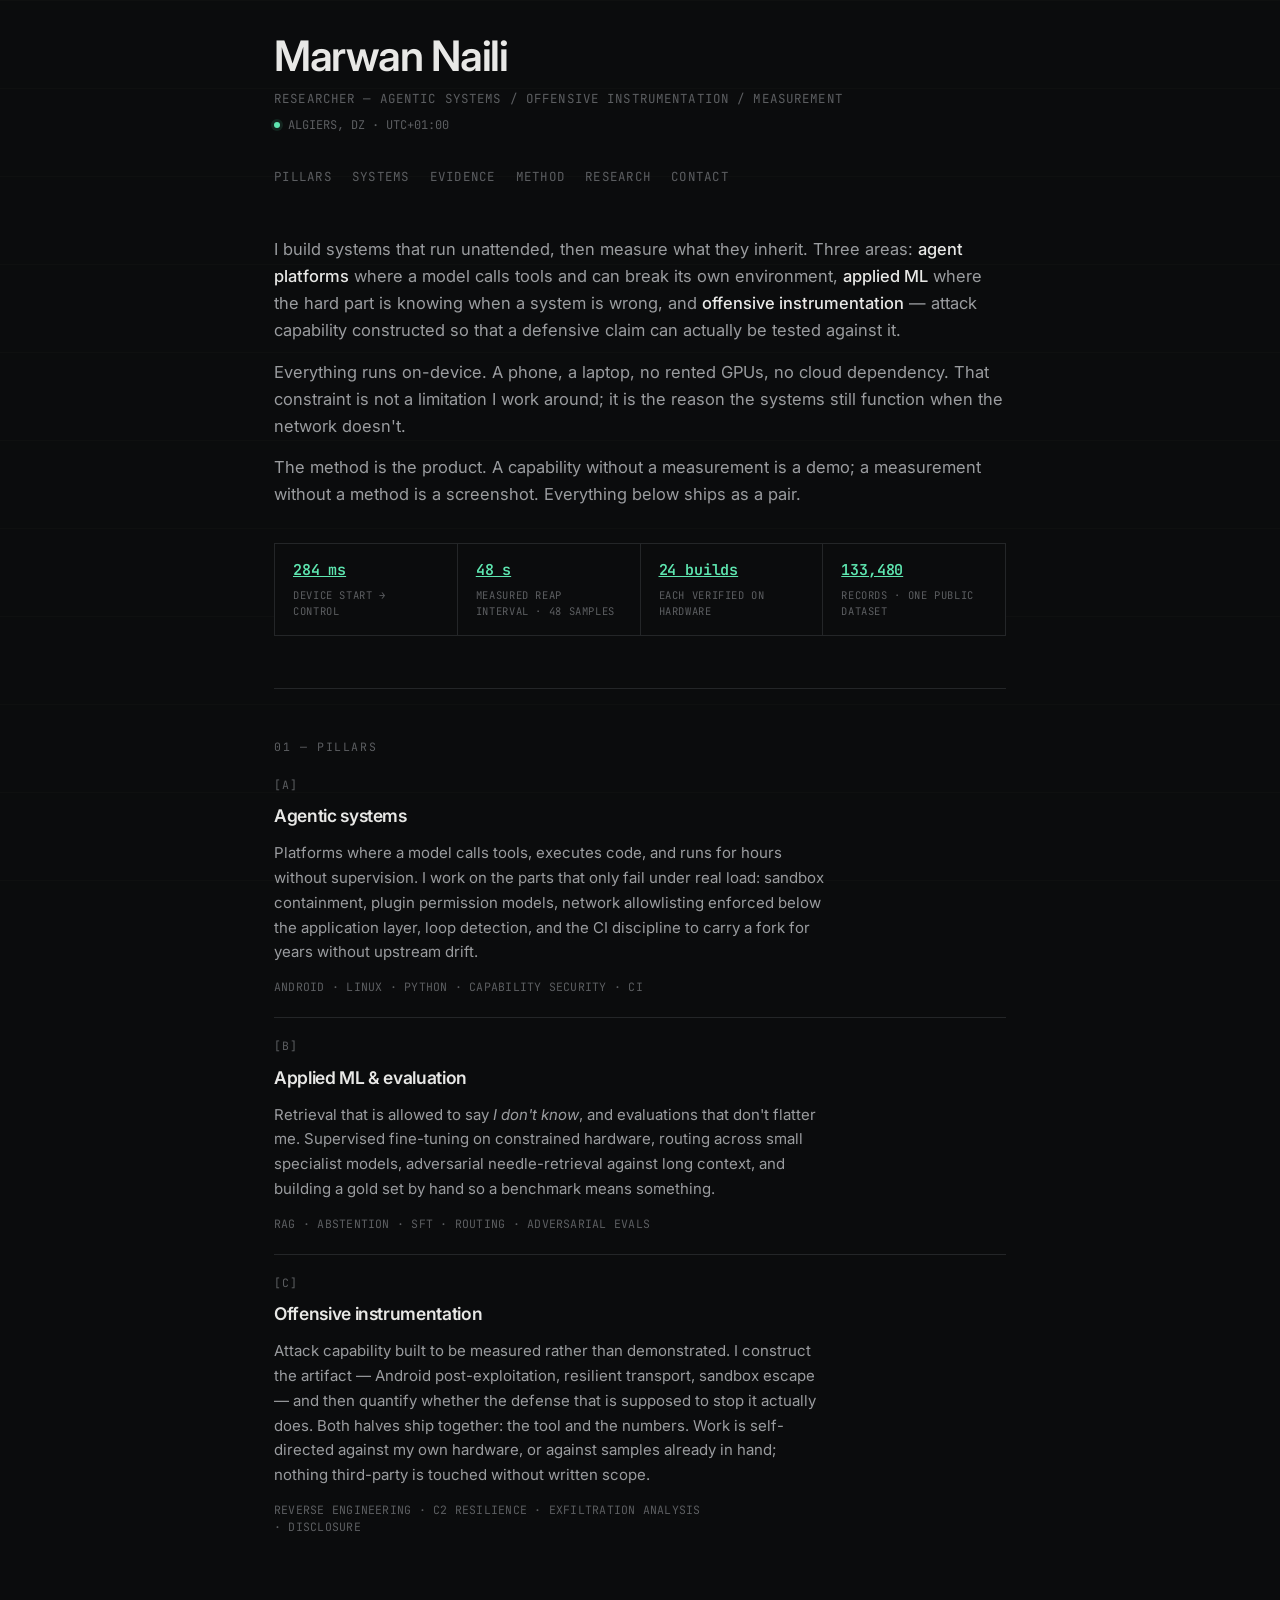
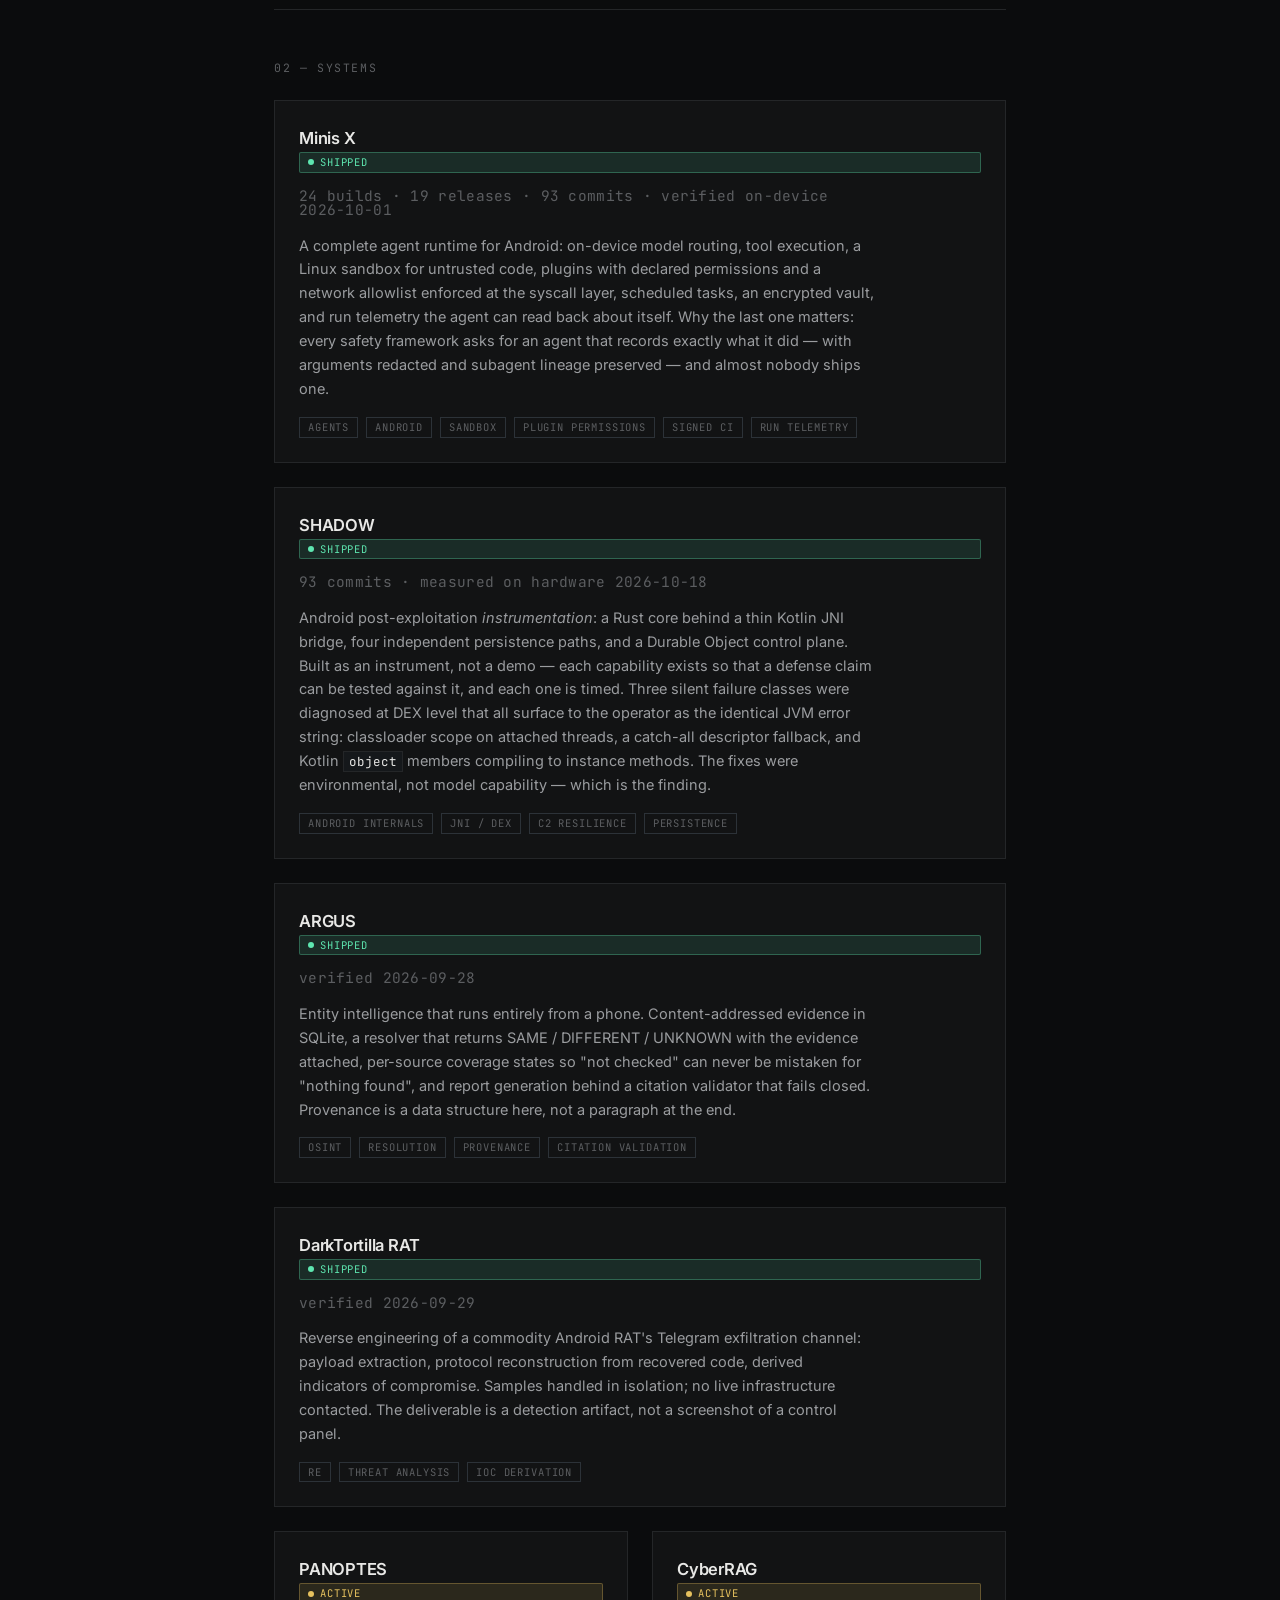
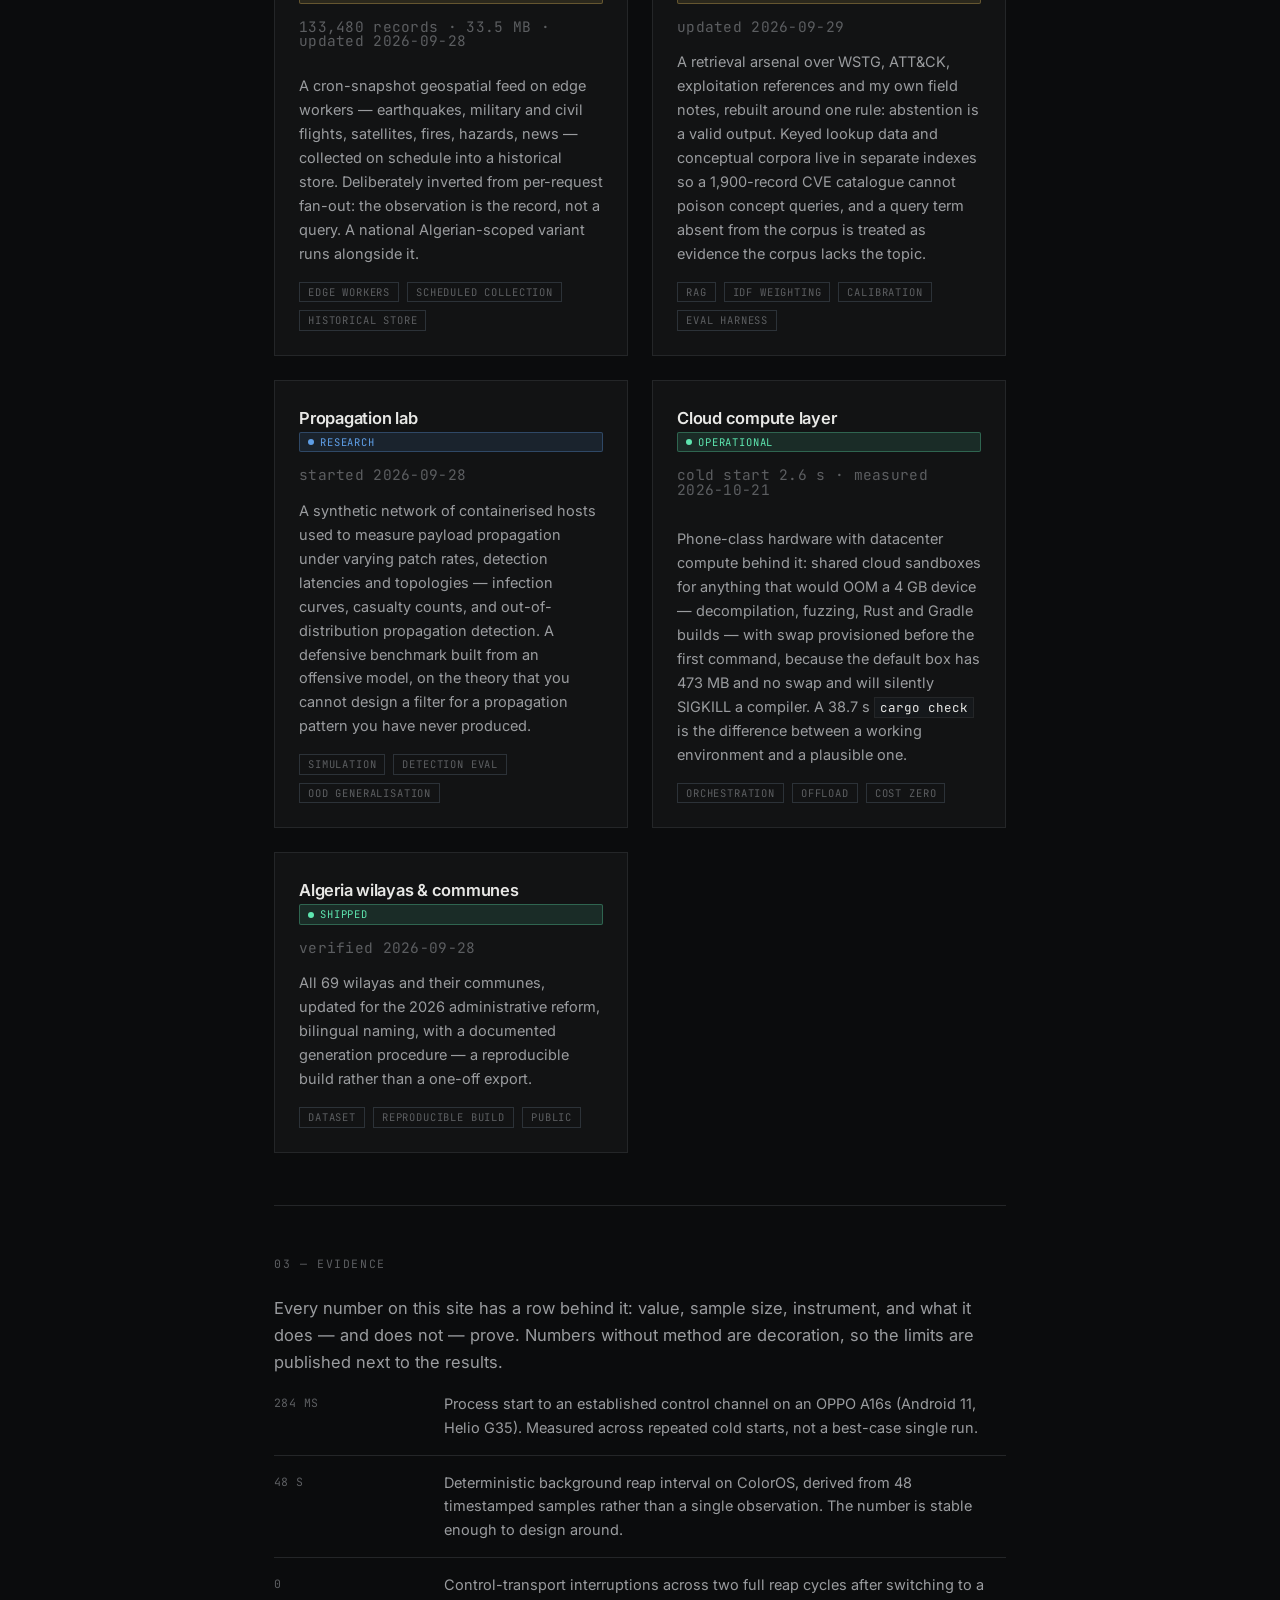
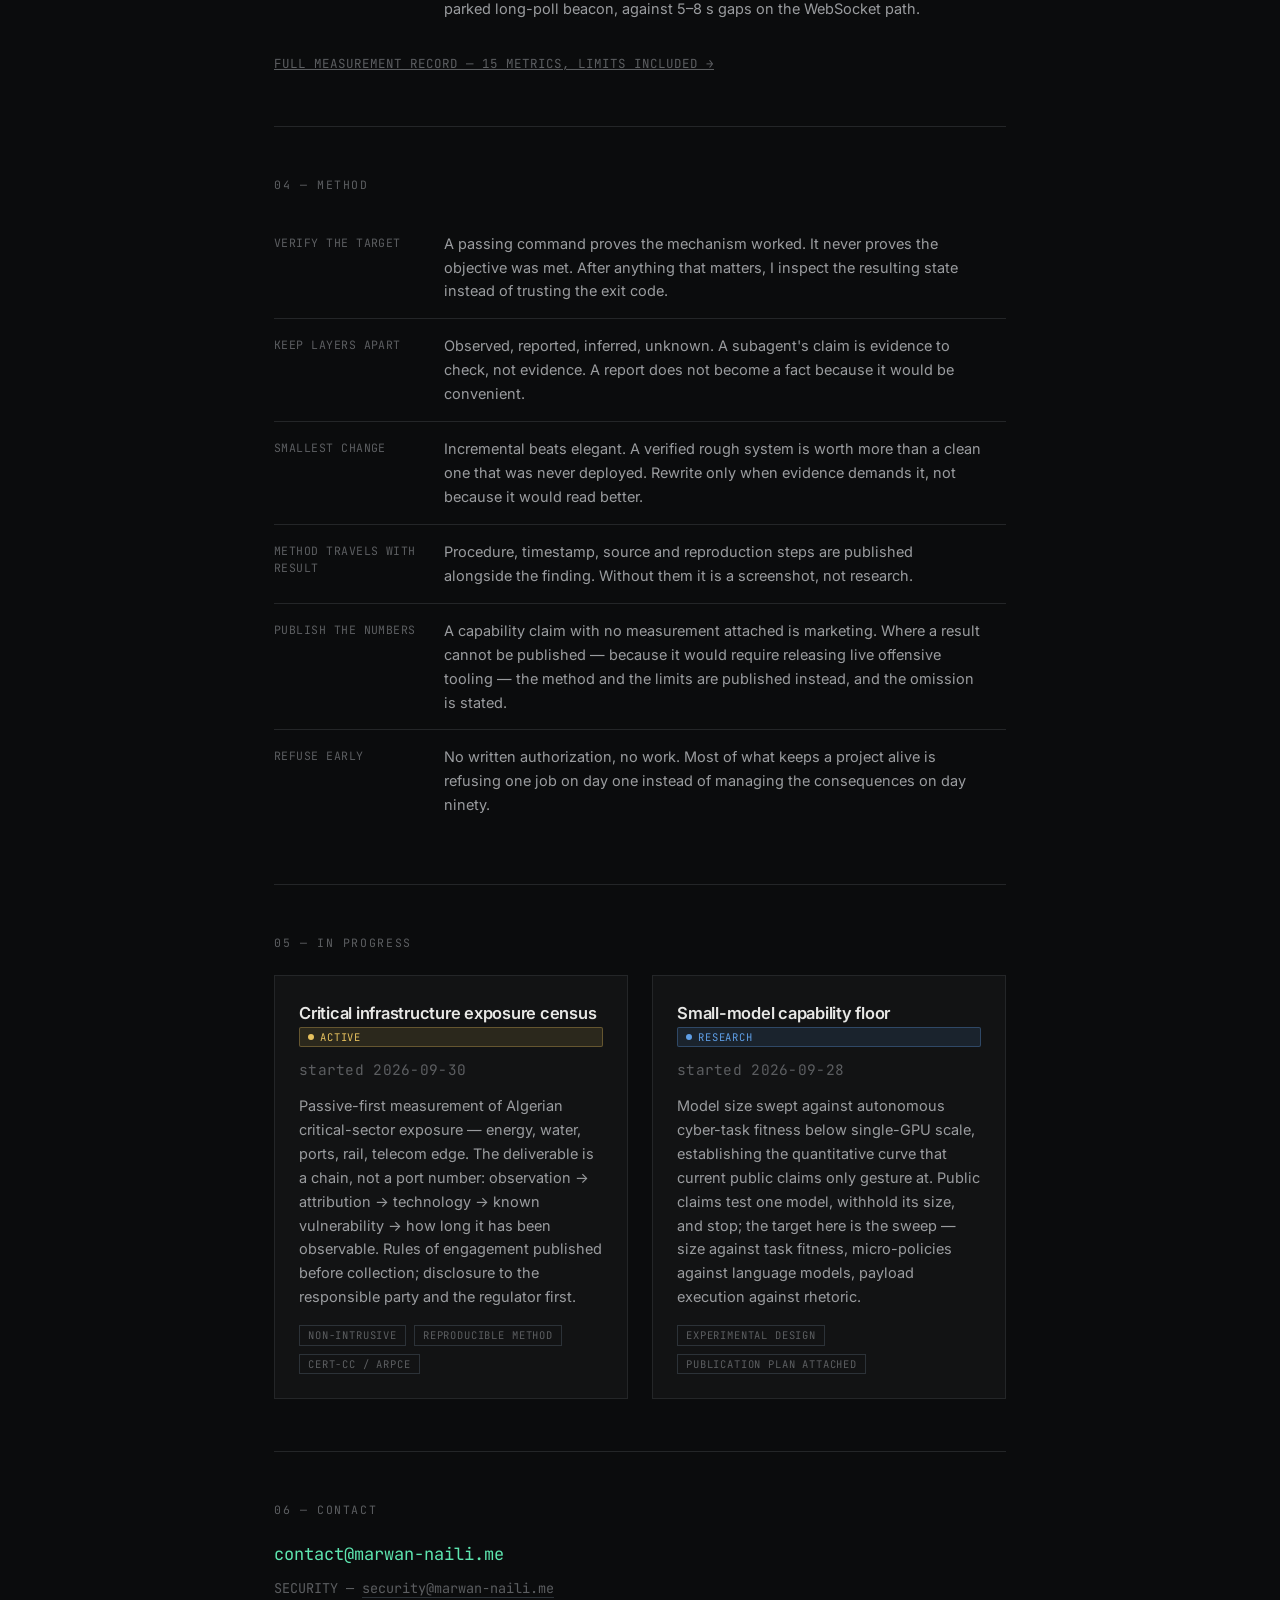
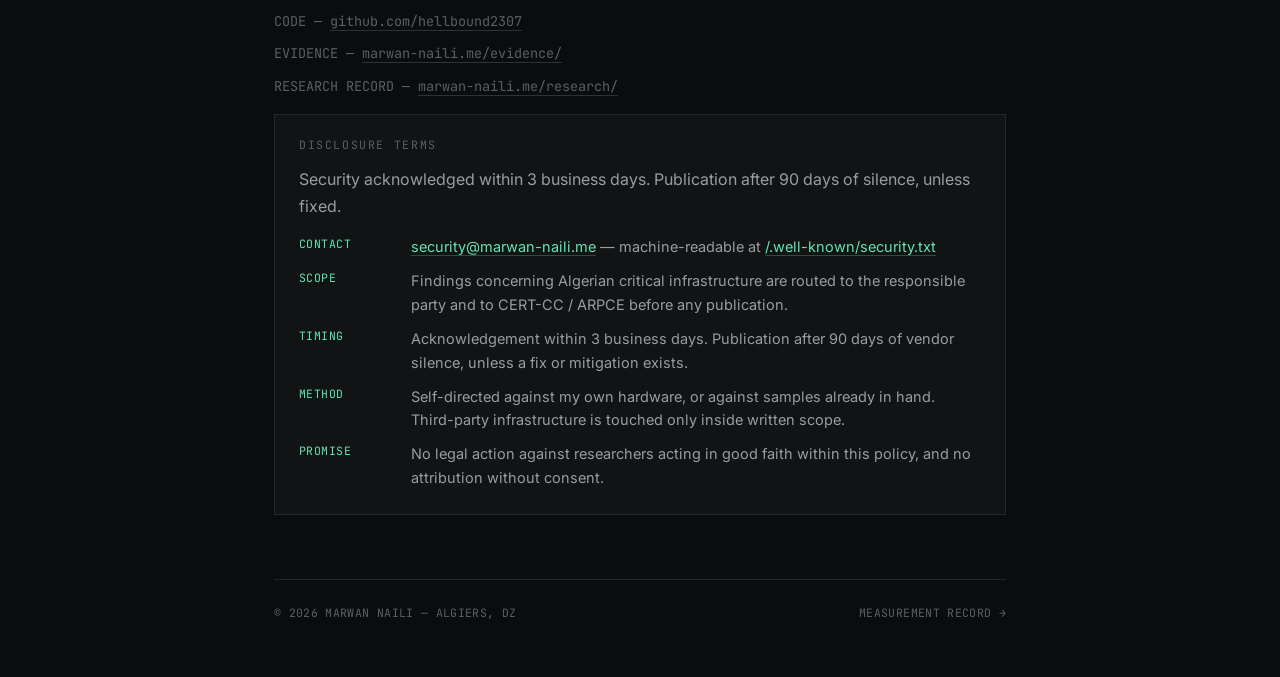
==== commit 8810e88e: "Reposition: offensive instrumentation + measurement record - Pillar C rewritten to match reality: at" ====
--- a/index.html
+++ b/index.html
@@ -3,12 +3,12 @@
 <head>
 <meta charset="UTF-8">
 <meta name="viewport" content="width=device-width, initial-scale=1">
-<title>Marwan Naili — Researcher · Agentic Systems, ML, Security</title>
-<meta name="description" content="Independent researcher in Algiers, Algeria. Agentic AI platforms, applied ML and evaluation, exposure measurement and malware analysis. Every system runs on-device; every finding ships with its method.">
+<title>Marwan Naili — Researcher · Agentic Systems, Offensive Instrumentation, Measurement</title>
+<meta name="description" content="Independent researcher in Algiers, Algeria. Agentic AI platforms, small-model evaluation, and offensive instrumentation built to be measured rather than demonstrated. Every capability ships with its numbers and its method.">
 <meta name="theme-color" content="#0b0c0d">
 <meta name="author" content="Marwan Naili">
 <meta property="og:title" content="Marwan Naili — Researcher">
-<meta property="og:description" content="Agentic AI systems, applied ML and evaluation, exposure measurement. Algiers, Algeria.">
+<meta property="og:description" content="Agentic AI systems, small-model evaluation, offensive instrumentation. Capability ships with its measurement. Algiers, Algeria.">
 <meta property="og:type" content="website">
 <meta property="og:url" content="https://marwan-naili.me/">
 <meta property="og:image" content="https://marwan-naili.me/og-image.svg">
@@ -16,7 +16,7 @@
 <meta property="og:image:height" content="630">
 <meta name="twitter:card" content="summary_large_image">
 <meta name="twitter:title" content="Marwan Naili — Researcher">
-<meta name="twitter:description" content="Agentic AI systems, applied ML and evaluation, exposure measurement. Algiers, Algeria.">
+<meta name="twitter:description" content="Agentic AI systems, small-model evaluation, offensive instrumentation. Capability ships with its measurement. Algiers, Algeria.">
 <meta name="twitter:image" content="https://marwan-naili.me/og-image.svg">
 <script type="application/ld+json">
 {
@@ -30,25 +30,19 @@
     "https://github.com/marwangpt237"
   ],
   "jobTitle": "Independent Researcher",
-  "worksFor": {
-    "@type": "Organization",
-    "name": "Self-employed"
-  },
-  "location": {
-    "@type": "Place",
-    "name": "Algiers, Algeria"
-  },
+  "worksFor": { "@type": "Organization", "name": "Self-employed" },
+  "location": { "@type": "Place", "name": "Algiers, Algeria" },
   "knowsAbout": [
     "Agentic AI Systems",
     "Applied Machine Learning",
-    "Security Measurement",
+    "Model Evaluation",
+    "Offensive Security Research",
+    "Android Internals",
+    "Reverse Engineering",
     "OSINT",
-    "Reverse Engineering",
-    "Android Security",
-    "RAG Systems",
-    "Model Evaluation"
+    "Command and Control Resilience"
   ],
-  "description": "Independent researcher in Algiers, Algeria. Agentic AI platforms, applied ML and evaluation, exposure measurement and malware analysis. Every system runs on-device; every finding ships with its method."
+  "description": "Independent researcher in Algiers, Algeria. Agentic AI platforms, small-model evaluation, and offensive instrumentation built to be measured rather than demonstrated."
 }
 </script>
 <link rel="preconnect" href="https://fonts.googleapis.com">
@@ -64,12 +58,13 @@
   <header>
     <div>
       <h1>Marwan Naili</h1>
-      <p class="role">RESEARCHER — AGENTIC SYSTEMS / APPLIED ML / SECURITY</p>
+      <p class="role">RESEARCHER — AGENTIC SYSTEMS / OFFENSIVE INSTRUMENTATION / MEASUREMENT</p>
       <p class="status"><span class="dot"></span>ALGIERS, DZ · UTC+01:00</p>
     </div>
     <nav class="nav">
       <a href="#pillars">PILLARS</a>
       <a href="#work">SYSTEMS</a>
+      <a href="evidence/">EVIDENCE</a>
       <a href="#method">METHOD</a>
       <a href="research/">RESEARCH</a>
       <a href="#contact">CONTACT</a>
@@ -77,14 +72,15 @@
   </header>
 
   <section>
-    <p class="intro">I build systems that run unattended, and I measure what they inherit. Three areas: <b>agent platforms</b> where a model calls tools and can break its own environment, <b>applied ML</b> where the hard part is knowing when a system is wrong, and <b>security measurement</b> — exposure, malware, and the surface area between them.</p>
+    <p class="intro">I build systems that run unattended, then measure what they inherit. Three areas: <b>agent platforms</b> where a model calls tools and can break its own environment, <b>applied ML</b> where the hard part is knowing when a system is wrong, and <b>offensive instrumentation</b> — attack capability constructed so that a defensive claim can actually be tested against it.</p>
     <p class="intro">Everything runs on-device. A phone, a laptop, no rented GPUs, no cloud dependency. That constraint is not a limitation I work around; it is the reason the systems still function when the network doesn't.</p>
+    <p class="intro">The method is the product. A capability without a measurement is a demo; a measurement without a method is a screenshot. Everything below ships as a pair.</p>
 
     <div class="stats">
-      <div class="stat"><span class="v">on-device</span><span class="k">NO CLOUD RUNTIME</span></div>
-      <div class="stat"><span class="v">non-intrusive</span><span class="k">DEFAULT METHOD</span></div>
-      <div class="stat"><span class="v">90 days</span><span class="k">DISCLOSURE WINDOW</span></div>
-      <div class="stat"><span class="v">method + result</span><span class="k">ALWAYS PUBLISHED TOGETHER</span></div>
+      <div class="stat"><a class="v" href="/evidence/">284 ms</a><span class="k">DEVICE START → CONTROL</span></div>
+      <div class="stat"><a class="v" href="/evidence/">48 s</a><span class="k">MEASURED REAP INTERVAL · 48 SAMPLES</span></div>
+      <div class="stat"><a class="v" href="/evidence/">24 builds</a><span class="k">EACH VERIFIED ON HARDWARE</span></div>
+      <div class="stat"><a class="v" href="/evidence/">133,480</a><span class="k">RECORDS · ONE PUBLIC DATASET</span></div>
     </div>
   </section>
 
@@ -95,7 +91,7 @@
       <article class="pillar">
         <span class="idx">[A]</span>
         <h3>Agentic systems</h3>
-        <p>Platforms where a model calls tools, executes code, and runs for hours without supervision. I work on the parts that only fail under real load: sandbox containment, plugin permission models, network allowlisting enforced below the application layer, loop detection, and the CI discipline to ship a fork for years without upstream drift.</p>
+        <p>Platforms where a model calls tools, executes code, and runs for hours without supervision. I work on the parts that only fail under real load: sandbox containment, plugin permission models, network allowlisting enforced below the application layer, loop detection, and the CI discipline to carry a fork for years without upstream drift.</p>
         <p class="meta">ANDROID · LINUX · PYTHON · CAPABILITY SECURITY · CI</p>
       </article>
 
@@ -108,9 +104,9 @@
 
       <article class="pillar">
         <span class="idx">[C]</span>
-        <h3>Security measurement</h3>
-        <p>Exposure enumeration, malware and exfiltration analysis, attack-surface review of real applications. Passive indexes, protocol identification, static and dynamic analysis on samples already in hand. No exploitation, no credential testing, no state-affecting action — the line is cheaper to hold before you cross it.</p>
-        <p class="meta">EXPOSURE · RE · OSINT · APPSEC · DISCLOSURE</p>
+        <h3>Offensive instrumentation</h3>
+        <p>Attack capability built to be measured rather than demonstrated. I construct the artifact — Android post-exploitation, resilient transport, sandbox escape — and then quantify whether the defense that is supposed to stop it actually does. Both halves ship together: the tool and the numbers. Work is self-directed against my own hardware, or against samples already in hand; nothing third-party is touched without written scope.</p>
+        <p class="meta">REVERSE ENGINEERING · C2 RESILIENCE · EXFILTRATION ANALYSIS · DISCLOSURE</p>
       </article>
 
     </div>
@@ -124,50 +120,61 @@
       <article class="project project--large">
         <h3><a href="https://github.com/hellbound2307/Minis-X">Minis X</a></h3>
         <span class="status-badge status-badge--shipped">SHIPPED</span>
-        <p class="verified-date">verified 2026-10-01</p>
-        <p>A complete agent runtime for Android: on-device model routing, tool execution, a Linux sandbox for untrusted code, plugins with declared permissions and a network allowlist, scheduled tasks, an encrypted vault, and run telemetry. Ships through CI as a signed build and is verified on-device after every release — because a green build is a claim, not a test.</p>
+        <p class="verified-date">24 builds · 19 releases · 93 commits · verified on-device 2026-10-01</p>
+        <p>A complete agent runtime for Android: on-device model routing, tool execution, a Linux sandbox for untrusted code, plugins with declared permissions and a network allowlist enforced at the syscall layer, scheduled tasks, an encrypted vault, and run telemetry the agent can read back about itself. Why the last one matters: every safety framework asks for an agent that records exactly what it did — with arguments redacted and subagent lineage preserved — and almost nobody ships one.</p>
         <div class="tag-row">
           <span class="tag">AGENTS</span>
           <span class="tag">ANDROID</span>
           <span class="tag">SANDBOX</span>
           <span class="tag">PLUGIN PERMISSIONS</span>
           <span class="tag">SIGNED CI</span>
-        </div>
-        <div class="project-thumb">architecture diagram — add later</div>
+          <span class="tag">RUN TELEMETRY</span>
+        </div>
+      </article>
+
+      <article class="project project--large">
+        <h3><a href="https://github.com/hellbound2307/shadow">SHADOW</a></h3>
+        <span class="status-badge status-badge--shipped">SHIPPED</span>
+        <p class="verified-date">93 commits · measured on hardware 2026-10-18</p>
+        <p>Android post-exploitation <i>instrumentation</i>: a Rust core behind a thin Kotlin JNI bridge, four independent persistence paths, and a Durable Object control plane. Built as an instrument, not a demo — each capability exists so that a defense claim can be tested against it, and each one is timed. Three silent failure classes were diagnosed at DEX level that all surface to the operator as the identical JVM error string: classloader scope on attached threads, a catch-all descriptor fallback, and Kotlin <code>object</code> members compiling to instance methods. The fixes were environmental, not model capability — which is the finding.</p>
+        <div class="tag-row">
+          <span class="tag">ANDROID INTERNALS</span>
+          <span class="tag">JNI / DEX</span>
+          <span class="tag">C2 RESILIENCE</span>
+          <span class="tag">PERSISTENCE</span>
+        </div>
       </article>
 
       <article class="project project--large">
         <h3>ARGUS</h3>
         <span class="status-badge status-badge--shipped">SHIPPED</span>
         <p class="verified-date">verified 2026-09-28</p>
-        <p>Entity intelligence that runs entirely from a phone. Content-addressed evidence in SQLite, a resolver that returns SAME / DIFFERENT / UNKNOWN with the evidence attached, per-source coverage states so "not checked" can never be mistaken for "nothing found", and report generation behind a citation validator that fails closed.</p>
+        <p>Entity intelligence that runs entirely from a phone. Content-addressed evidence in SQLite, a resolver that returns SAME / DIFFERENT / UNKNOWN with the evidence attached, per-source coverage states so "not checked" can never be mistaken for "nothing found", and report generation behind a citation validator that fails closed. Provenance is a data structure here, not a paragraph at the end.</p>
         <div class="tag-row">
           <span class="tag">OSINT</span>
           <span class="tag">RESOLUTION</span>
           <span class="tag">PROVENANCE</span>
           <span class="tag">CITATION VALIDATION</span>
         </div>
-        <div class="project-thumb">entity graph — add later</div>
       </article>
 
       <article class="project project--large">
         <h3><a href="https://github.com/hellbound2307/DarkTortilla-RAT-Telegram-Exfiltration-Payload-Extraction-Analysis">DarkTortilla RAT</a></h3>
         <span class="status-badge status-badge--shipped">SHIPPED</span>
         <p class="verified-date">verified 2026-09-29</p>
-        <p>Reverse engineering of a commodity Android RAT's Telegram exfiltration channel: payload extraction, protocol reconstruction from recovered code, derived indicators of compromise. Samples handled in isolation; no live infrastructure contacted.</p>
+        <p>Reverse engineering of a commodity Android RAT's Telegram exfiltration channel: payload extraction, protocol reconstruction from recovered code, derived indicators of compromise. Samples handled in isolation; no live infrastructure contacted. The deliverable is a detection artifact, not a screenshot of a control panel.</p>
         <div class="tag-row">
           <span class="tag">RE</span>
           <span class="tag">THREAT ANALYSIS</span>
           <span class="tag">IOC DERIVATION</span>
         </div>
-        <div class="project-thumb">protocol reconstruction — add later</div>
       </article>
 
       <!-- SMALL CARDS (active / in-progress / research) -->
       <article class="project project--small">
         <h3>PANOPTES</h3>
         <span class="status-badge status-badge--active">ACTIVE</span>
-        <p class="verified-date">updated 2026-09-28</p>
+        <p class="verified-date">133,480 records · 33.5 MB · updated 2026-09-28</p>
         <p>A cron-snapshot geospatial feed on edge workers — earthquakes, military and civil flights, satellites, fires, hazards, news — collected on schedule into a historical store. Deliberately inverted from per-request fan-out: the observation is the record, not a query. A national Algerian-scoped variant runs alongside it.</p>
         <div class="tag-row">
           <span class="tag">EDGE WORKERS</span>
@@ -180,7 +187,7 @@
         <h3>CyberRAG</h3>
         <span class="status-badge status-badge--active">ACTIVE</span>
         <p class="verified-date">updated 2026-09-29</p>
-        <p>A retrieval arsenal over WSTG, ATT&CK, exploitation references and my own field notes, rebuilt around one rule: abstention is a valid output. Keyed lookup data and conceptual corpora live in separate indexes so a 1,900-record CVE catalogue cannot poison concept queries, and a query term absent from the corpus is treated as evidence the corpus lacks the topic.</p>
+        <p>A retrieval arsenal over WSTG, ATT&amp;CK, exploitation references and my own field notes, rebuilt around one rule: abstention is a valid output. Keyed lookup data and conceptual corpora live in separate indexes so a 1,900-record CVE catalogue cannot poison concept queries, and a query term absent from the corpus is treated as evidence the corpus lacks the topic.</p>
         <div class="tag-row">
           <span class="tag">RAG</span>
           <span class="tag">IDF WEIGHTING</span>
@@ -190,19 +197,31 @@
       </article>
 
       <article class="project project--small">
-        <h3>Wormlab</h3>
+        <h3>Propagation lab</h3>
         <span class="status-badge status-badge--research">RESEARCH</span>
         <p class="verified-date">started 2026-09-28</p>
-        <p>An unanswered question: what is the real capability floor of small open-weight models used as autonomous cyber tooling? Existing public claims test one deliberately undisclosed model size and call it a result. I'm building the sweep — size against task fitness, below single-GPU scale, micro-policies versus language models, payload execution versus rhetoric.</p>
-        <div class="tag-row">
-          <span class="tag">RESEARCH</span>
-          <span class="tag">LITERATURE REVIEW</span>
-          <span class="tag">EXPERIMENTAL DESIGN</span>
-        </div>
-      </article>
-
-      <article class="project project--small">
-        <h3><a href="https://github.com/marwangpt237/algeria-wilayas">Algeria wilayas & communes</a></h3>
+        <p>A synthetic network of containerised hosts used to measure payload propagation under varying patch rates, detection latencies and topologies — infection curves, casualty counts, and out-of-distribution propagation detection. A defensive benchmark built from an offensive model, on the theory that you cannot design a filter for a propagation pattern you have never produced.</p>
+        <div class="tag-row">
+          <span class="tag">SIMULATION</span>
+          <span class="tag">DETECTION EVAL</span>
+          <span class="tag">OOD GENERALISATION</span>
+        </div>
+      </article>
+
+      <article class="project project--small">
+        <h3>Cloud compute layer</h3>
+        <span class="status-badge status-badge--shipped">OPERATIONAL</span>
+        <p class="verified-date">cold start 2.6 s · measured 2026-10-21</p>
+        <p>Phone-class hardware with datacenter compute behind it: shared cloud sandboxes for anything that would OOM a 4 GB device — decompilation, fuzzing, Rust and Gradle builds — with swap provisioned before the first command, because the default box has 473 MB and no swap and will silently SIGKILL a compiler. A 38.7 s <code>cargo check</code> is the difference between a working environment and a plausible one.</p>
+        <div class="tag-row">
+          <span class="tag">ORCHESTRATION</span>
+          <span class="tag">OFFLOAD</span>
+          <span class="tag">COST ZERO</span>
+        </div>
+      </article>
+
+      <article class="project project--small">
+        <h3><a href="https://github.com/marwangpt237/algeria-wilayas">Algeria wilayas &amp; communes</a></h3>
         <span class="status-badge status-badge--shipped">SHIPPED</span>
         <p class="verified-date">verified 2026-09-28</p>
         <p>All 69 wilayas and their communes, updated for the 2026 administrative reform, bilingual naming, with a documented generation procedure — a reproducible build rather than a one-off export.</p>
@@ -216,8 +235,28 @@
     </div>
   </section>
 
+  <section id="evidence">
+    <p class="section-label">03 — EVIDENCE</p>
+    <p class="intro">Every number on this site has a row behind it: value, sample size, instrument, and what it does — and does not — prove. Numbers without method are decoration, so the limits are published next to the results.</p>
+    <dl class="defs">
+      <div>
+        <dt>284 ms</dt>
+        <dd>Process start to an established control channel on an OPPO A16s (Android 11, Helio G35). Measured across repeated cold starts, not a best-case single run.</dd>
+      </div>
+      <div>
+        <dt>48 s</dt>
+        <dd>Deterministic background reap interval on ColorOS, derived from 48 timestamped samples rather than a single observation. The number is stable enough to design around.</dd>
+      </div>
+      <div>
+        <dt>0</dt>
+        <dd>Control-transport interruptions across two full reap cycles after switching to a parked long-poll beacon, against 5–8 s gaps on the WebSocket path.</dd>
+      </div>
+    </dl>
+    <p class="note"><a href="/evidence/">FULL MEASUREMENT RECORD — 15 METRICS, LIMITS INCLUDED →</a></p>
+  </section>
+
   <section id="method">
-    <p class="section-label">03 — METHOD</p>
+    <p class="section-label">04 — METHOD</p>
     <dl class="defs">
       <div>
         <dt>Verify the target</dt>
@@ -236,6 +275,10 @@
         <dd>Procedure, timestamp, source and reproduction steps are published alongside the finding. Without them it is a screenshot, not research.</dd>
       </div>
       <div>
+        <dt>Publish the numbers</dt>
+        <dd>A capability claim with no measurement attached is marketing. Where a result cannot be published — because it would require releasing live offensive tooling — the method and the limits are published instead, and the omission is stated.</dd>
+      </div>
+      <div>
         <dt>Refuse early</dt>
         <dd>No written authorization, no work. Most of what keeps a project alive is refusing one job on day one instead of managing the consequences on day ninety.</dd>
       </div>
@@ -243,7 +286,7 @@
   </section>
 
   <section>
-    <p class="section-label">04 — IN PROGRESS</p>
+    <p class="section-label">05 — IN PROGRESS</p>
     <div class="work">
       <article class="project project--small">
         <h3>Critical infrastructure exposure census</h3>
@@ -260,7 +303,7 @@
         <h3>Small-model capability floor</h3>
         <span class="status-badge status-badge--research">RESEARCH</span>
         <p class="verified-date">started 2026-09-28</p>
-        <p>Model size swept against autonomous cyber-task fitness below single-GPU scale, establishing the quantitative floor that current public claims only gesture at.</p>
+        <p>Model size swept against autonomous cyber-task fitness below single-GPU scale, establishing the quantitative curve that current public claims only gesture at. Public claims test one model, withhold its size, and stop; the target here is the sweep — size against task fitness, micro-policies against language models, payload execution against rhetoric.</p>
         <div class="tag-row">
           <span class="tag">EXPERIMENTAL DESIGN</span>
           <span class="tag">PUBLICATION PLAN ATTACHED</span>
@@ -270,19 +313,20 @@
   </section>
 
   <section id="contact">
-    <p class="section-label">05 — CONTACT</p>
+    <p class="section-label">06 — CONTACT</p>
     <p class="email"><a href="mailto:contact@marwan-naili.me">contact@marwan-naili.me</a></p>
     <p class="ext">SECURITY — <a href="mailto:security@marwan-naili.me">security@marwan-naili.me</a></p>
     <p class="ext">CODE — <a href="https://github.com/hellbound2307">github.com/hellbound2307</a></p>
-    <p class="ext">RESEARCH RECORD — <a href="https://marwan-naili.me/.well-known/security.txt">/.well-known/security.txt</a></p>
+    <p class="ext">EVIDENCE — <a href="https://marwan-naili.me/evidence/">marwan-naili.me/evidence/</a></p>
+    <p class="ext">RESEARCH RECORD — <a href="https://marwan-naili.me/research/">marwan-naili.me/research/</a></p>
     <div class="disclosure-block">
       <p class="section-label">DISCLOSURE TERMS</p>
       <p>Security acknowledged within 3 business days. Publication after 90 days of silence, unless fixed.</p>
       <ul class="bullets">
         <li><b>Contact</b><span><a href="mailto:security@marwan-naili.me">security@marwan-naili.me</a> — machine-readable at <a href="https://marwan-naili.me/.well-known/security.txt">/.well-known/security.txt</a></span></li>
-        <li><b>Scope</b><span>Reports accepted in any infrastructure. Findings concerning Algerian critical infrastructure are routed through CERT-CC / ARPCE rather than published first.</span></li>
+        <li><b>Scope</b><span>Findings concerning Algerian critical infrastructure are routed to the responsible party and to CERT-CC / ARPCE before any publication.</span></li>
         <li><b>Timing</b><span>Acknowledgement within 3 business days. Publication after 90 days of vendor silence, unless a fix or mitigation exists.</span></li>
-        <li><b>Method</b><span>Non-intrusive by default — no exploitation, no authentication attempts, no denial of service, no state-affecting action.</span></li>
+        <li><b>Method</b><span>Self-directed against my own hardware, or against samples already in hand. Third-party infrastructure is touched only inside written scope.</span></li>
         <li><b>Promise</b><span>No legal action against researchers acting in good faith within this policy, and no attribution without consent.</span></li>
       </ul>
     </div>
@@ -290,9 +334,9 @@
 
   <footer>
     <span>© 2026 MARWAN NAILI — ALGIERS, DZ</span>
-    <a href="research/">RESEARCH RECORD →</a>
+    <a href="evidence/">MEASUREMENT RECORD →</a>
   </footer>
 
 </div>
 </body>
-</html>+</html>
--- a/style.css
+++ b/style.css
@@ -329,4 +329,46 @@
 
   footer { flex-direction: column; gap: 6px }
   .section-label { font-size: 0.85rem; }
-}+}
+/* ── measurement table (evidence page) ────────────────── */
+.mtable {
+  width: 100%;
+  border-collapse: collapse;
+  margin-top: 18px;
+  font-size: 13.5px;
+  display: block;
+  overflow-x: auto;
+  white-space: normal;
+}
+.mtable thead th {
+  font: 10.5px/1.4 var(--font-mono);
+  letter-spacing: .08em;
+  text-transform: uppercase;
+  color: var(--text-dim);
+  text-align: left;
+  padding: 0 14px 8px 0;
+  border-bottom: 1px solid var(--border-hi);
+  white-space: nowrap;
+}
+.mtable td {
+  padding: 11px 14px 11px 0;
+  border-bottom: 1px solid var(--border);
+  vertical-align: top;
+  color: var(--text-secondary);
+  line-height: 1.5;
+}
+.mtable tbody tr:hover td { background: rgba(255,255,255,.015) }
+.mtable td:first-child { color: var(--text-primary); min-width: 190px }
+.mtable td.num {
+  font: 12.5px/1.5 var(--font-mono);
+  color: var(--accent);
+  white-space: nowrap;
+}
+.mtable a { color: var(--accent); text-decoration: none; border-bottom: 1px solid var(--accent-dim) }
+.mtable a:hover { border-bottom-color: var(--accent) }
+.mtable code { white-space: nowrap }
+
+@media (max-width: 640px) {
+  .mtable { font-size: 12.5px }
+  .mtable td:first-child { min-width: 150px }
+}
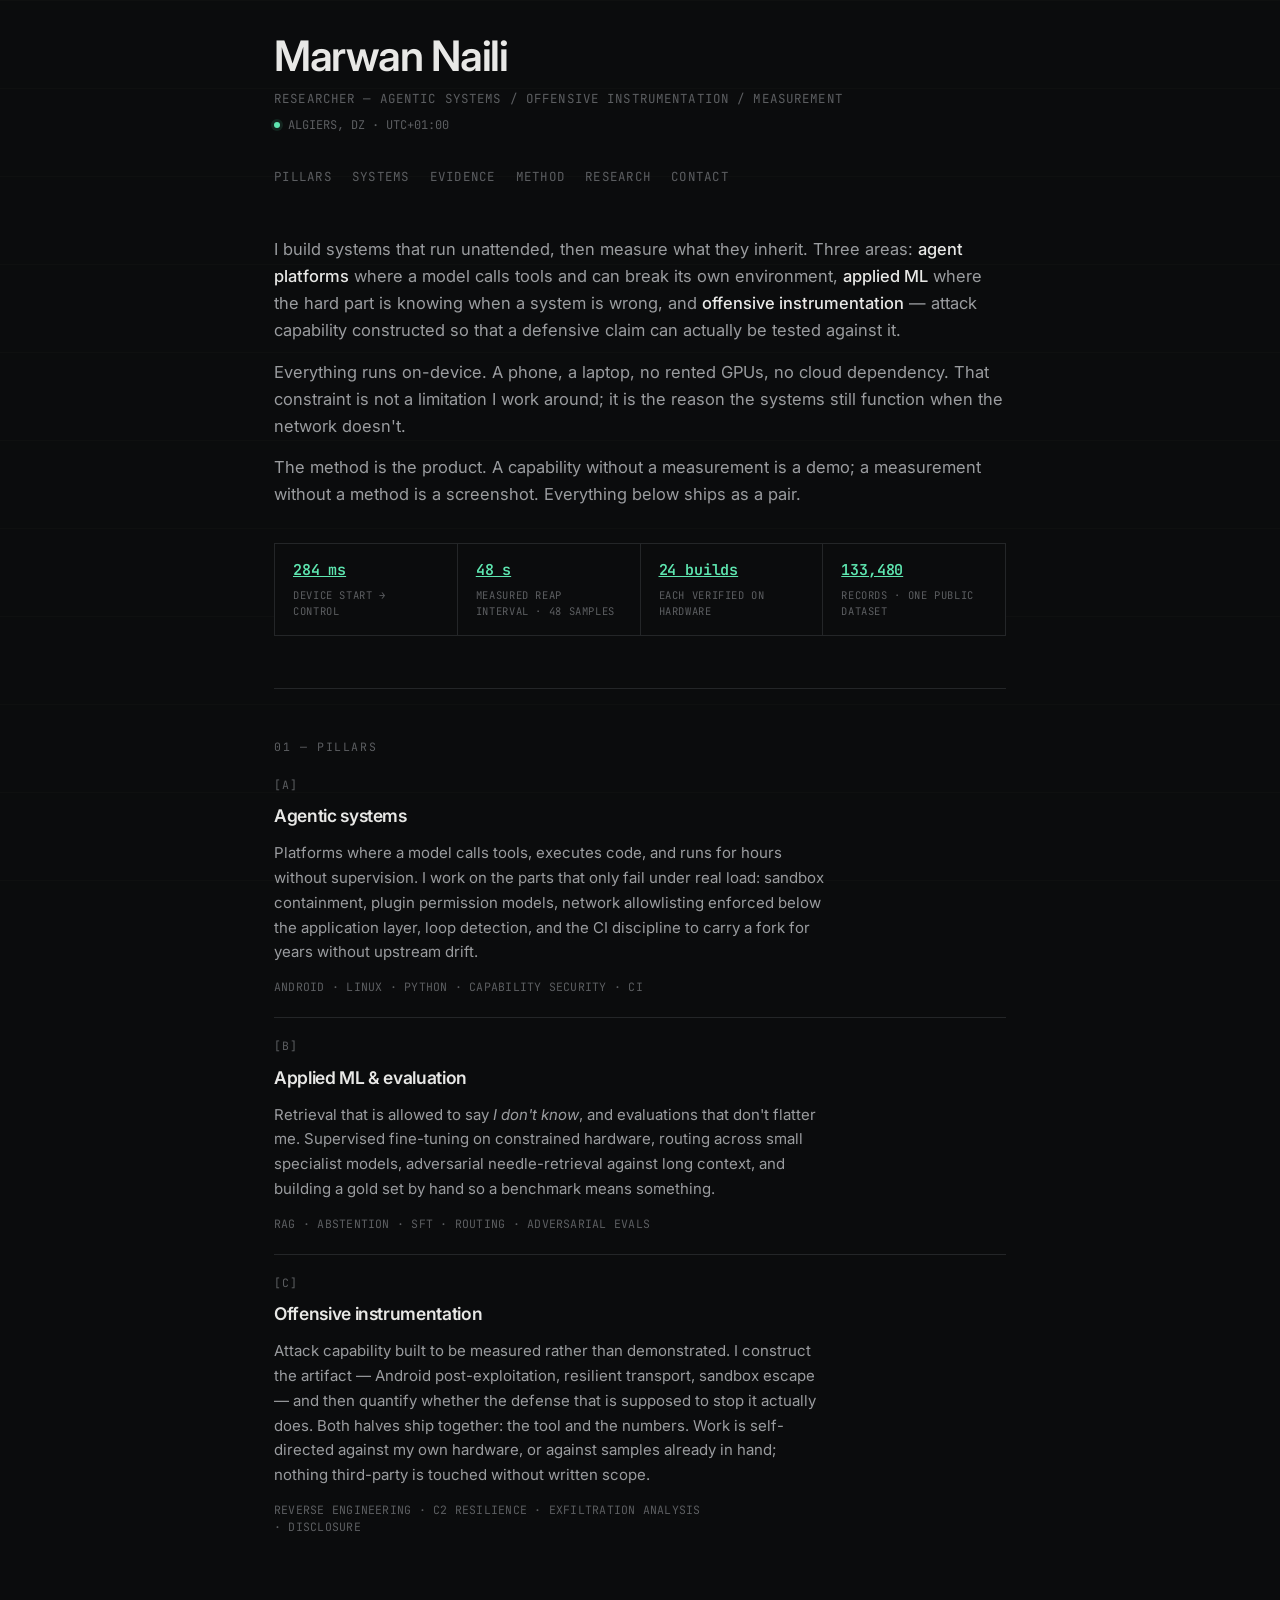
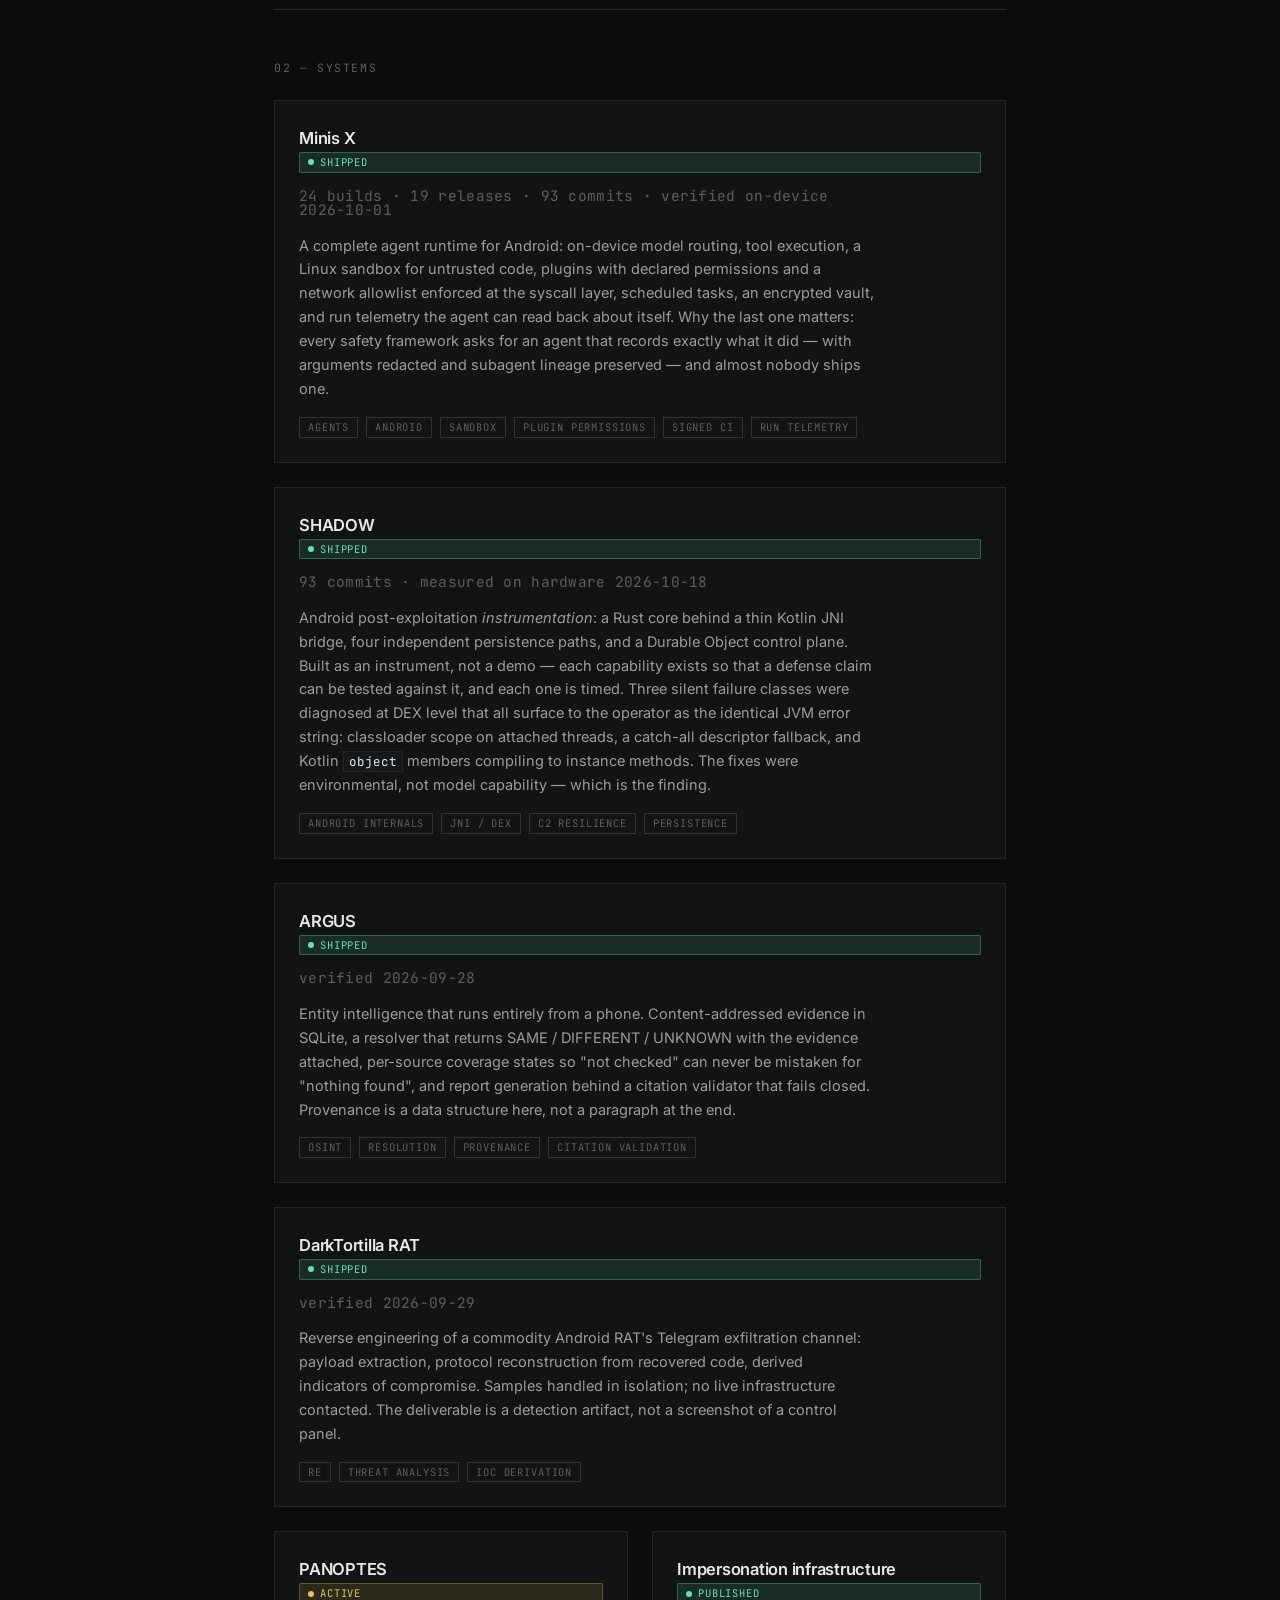
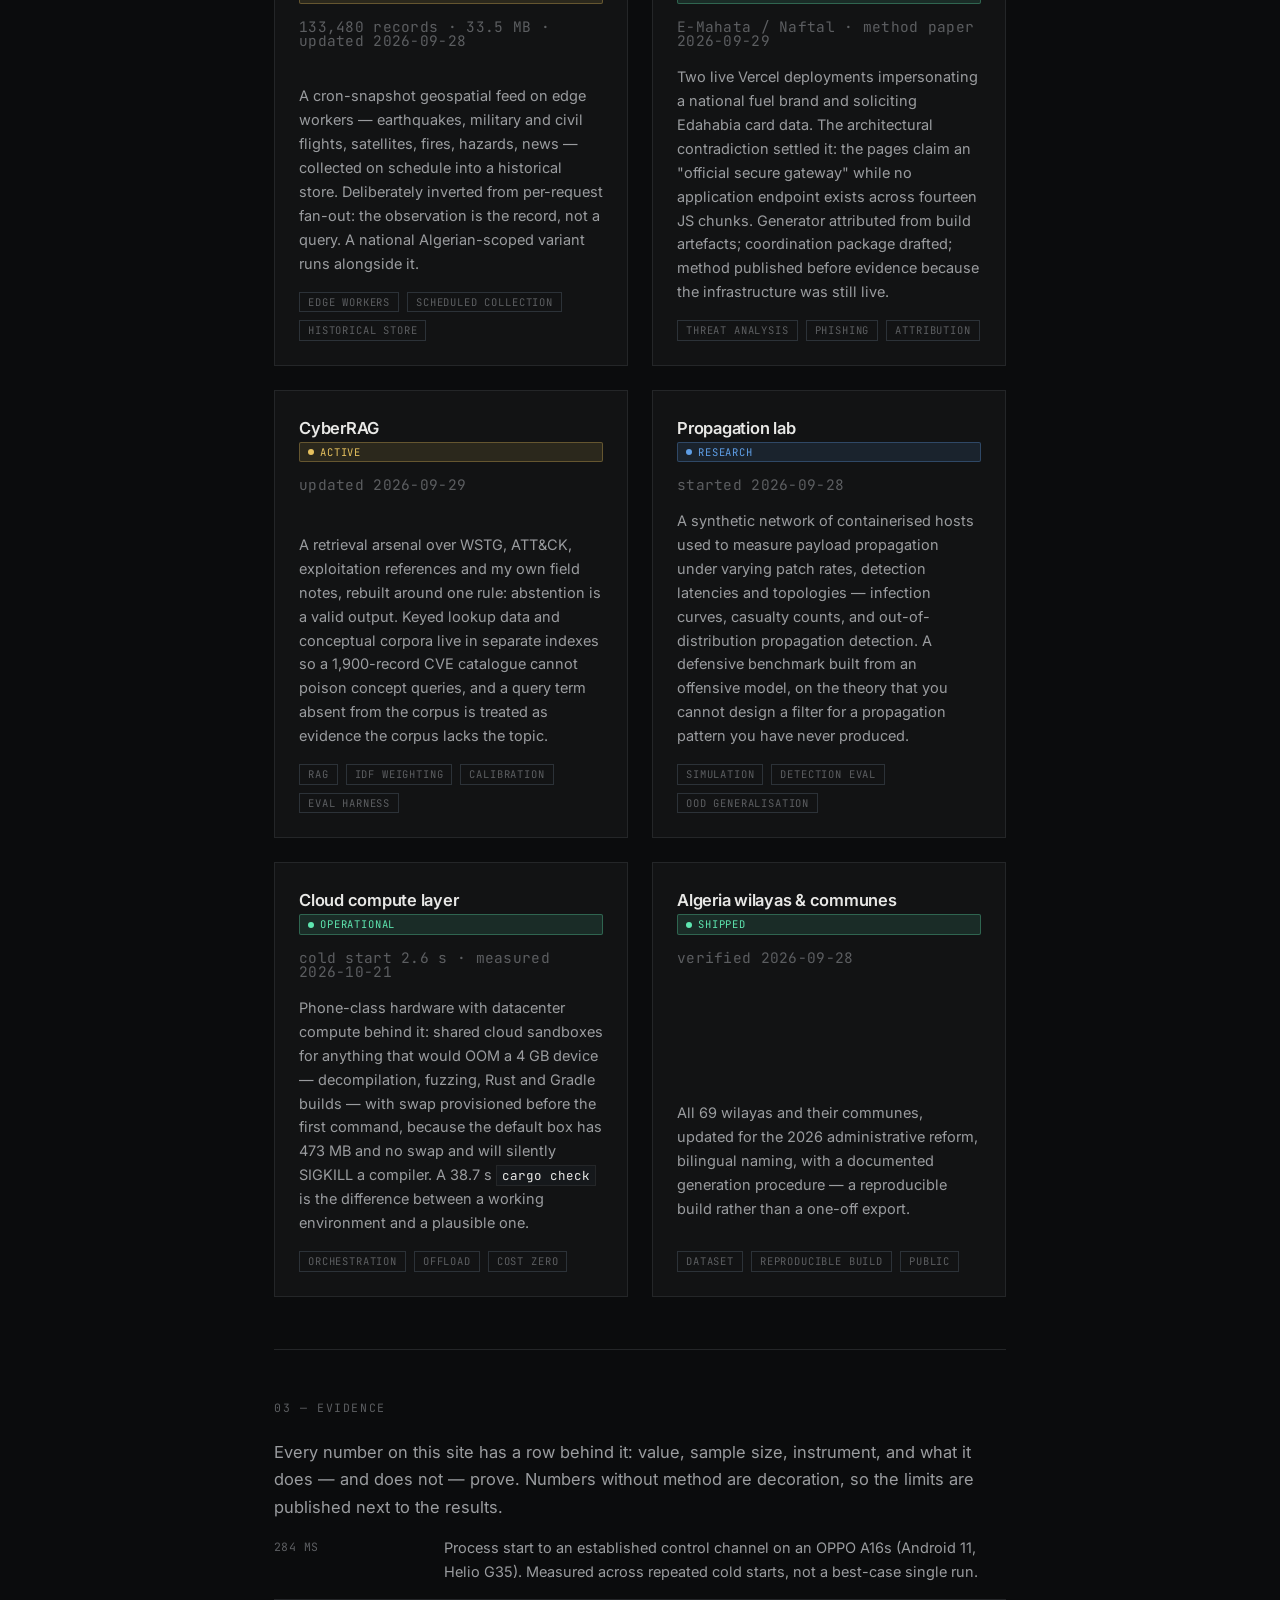
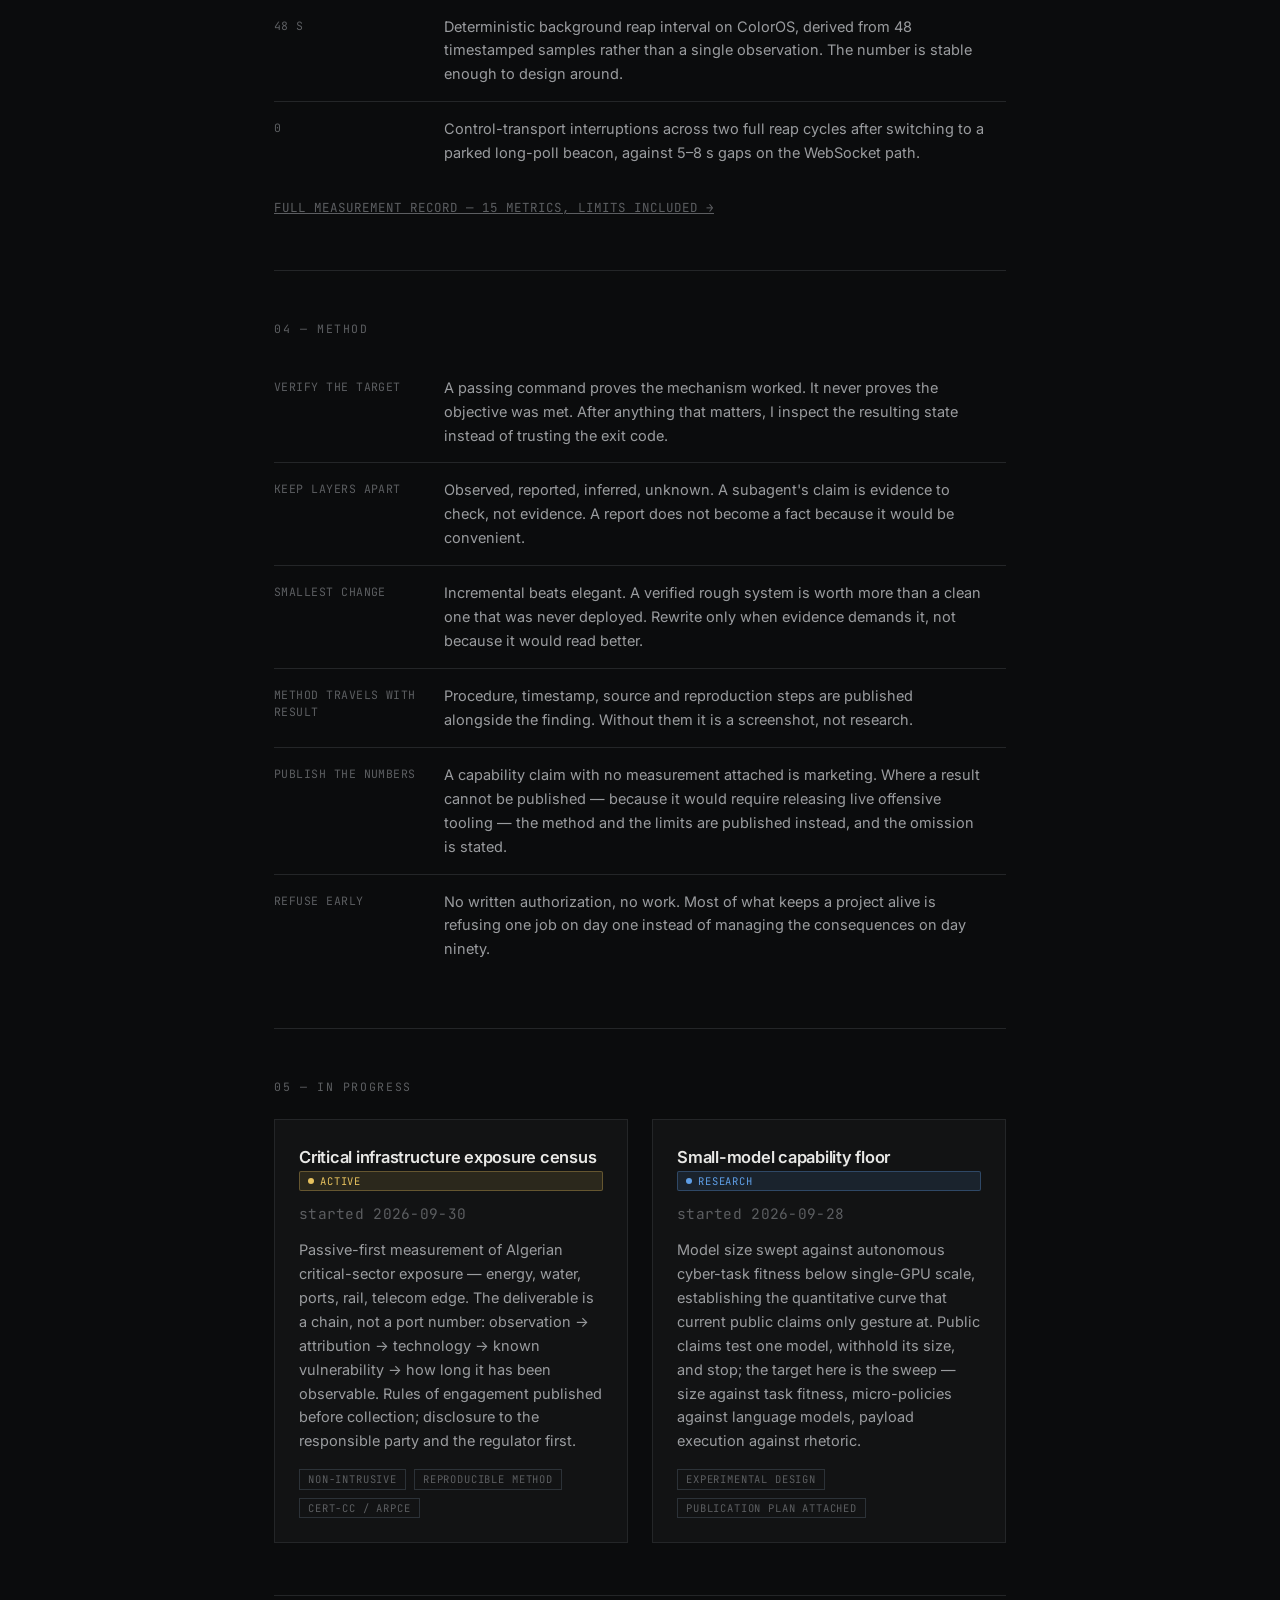
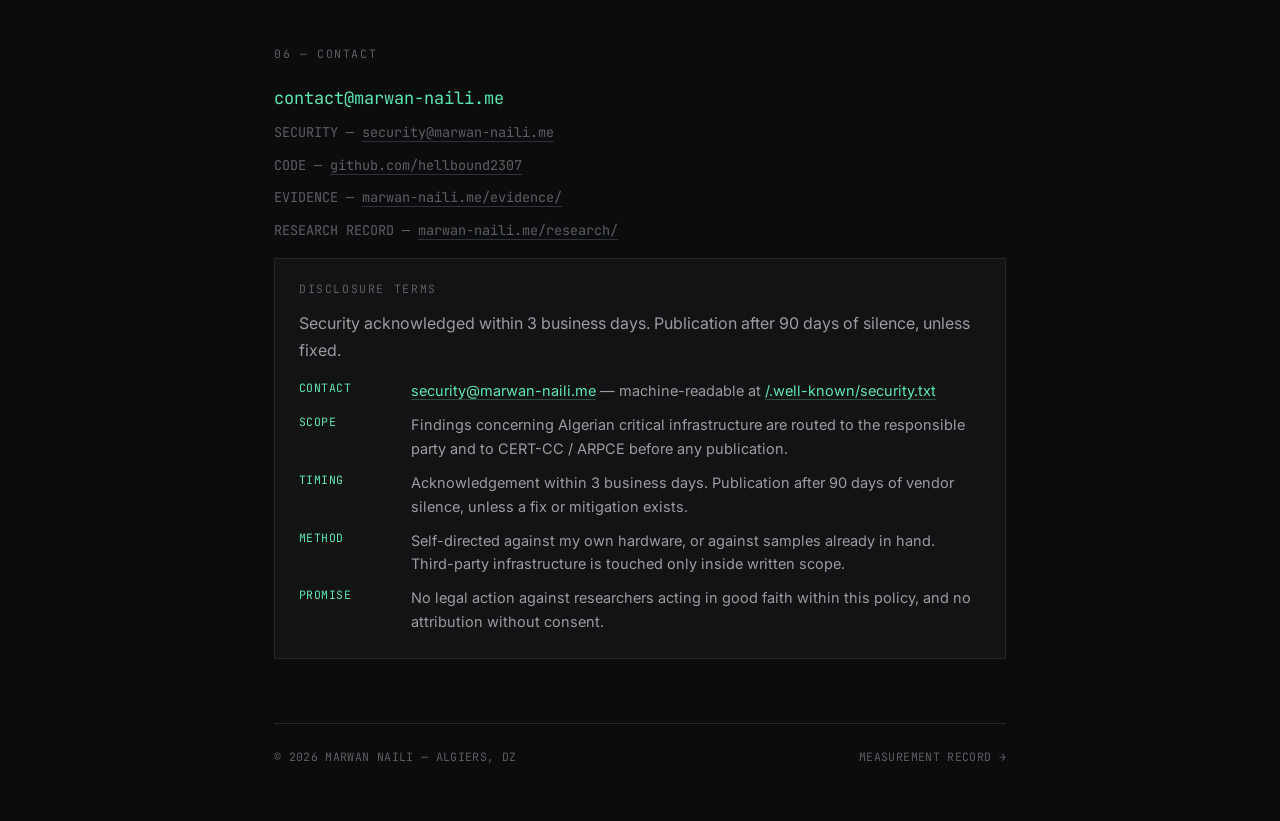
==== commit 94e719ae: "Add published E-Mahata/Naftal impersonation research to the systems grid" ====
--- a/index.html
+++ b/index.html
@@ -184,6 +184,17 @@
       </article>
 
       <article class="project project--small">
+        <h3><a href="/research/impersonation-infrastructure-method/">Impersonation infrastructure</a></h3>
+        <span class="status-badge status-badge--shipped">PUBLISHED</span>
+        <p class="verified-date">E-Mahata / Naftal · method paper 2026-09-29</p>
+        <p>Two live Vercel deployments impersonating a national fuel brand and soliciting Edahabia card data. The architectural contradiction settled it: the pages claim an "official secure gateway" while no application endpoint exists across fourteen JS chunks. Generator attributed from build artefacts; coordination package drafted; method published before evidence because the infrastructure was still live.</p>
+        <div class="tag-row">
+          <span class="tag">THREAT ANALYSIS</span>
+          <span class="tag">PHISHING</span>
+          <span class="tag">ATTRIBUTION</span>
+        </div>
+      </article>
+      <article class="project project--small">
         <h3>CyberRAG</h3>
         <span class="status-badge status-badge--active">ACTIVE</span>
         <p class="verified-date">updated 2026-09-29</p>
--- a/style.css
+++ b/style.css
@@ -331,34 +331,47 @@
   .section-label { font-size: 0.85rem; }
 }
 /* ── measurement table (evidence page) ────────────────── */
+.tbl-wrap {
+  overflow-x: auto;
+  margin-top: 18px;
+  border-top: 1px solid var(--border);
+}
 .mtable {
   width: 100%;
   border-collapse: collapse;
-  margin-top: 18px;
-  font-size: 13.5px;
-  display: block;
-  overflow-x: auto;
-  white-space: normal;
-}
+  font-size: 13px;
+  display: table;
+  table-layout: fixed;
+}
+.mtable th:nth-child(1), .mtable td:nth-child(1) { width: 26% }
+.mtable th:nth-child(2), .mtable td:nth-child(2) { width: 11% }
+.mtable th:nth-child(3), .mtable td:nth-child(3) { width: 10% }
+.mtable th:nth-child(4), .mtable td:nth-child(4) { width: 23% }
+.mtable th:nth-child(5), .mtable td:nth-child(5) { width: 30% }
+.mtable--4 th:nth-child(1), .mtable--4 td:nth-child(1) { width: 30% }
+.mtable--4 th:nth-child(2), .mtable--4 td:nth-child(2) { width: 22% }
+.mtable--4 th:nth-child(3), .mtable--4 td:nth-child(3) { width: 30% }
+.mtable--4 th:nth-child(4), .mtable--4 td:nth-child(4) { width: 18% }
+.mtable--4 .num { white-space: normal }
 .mtable thead th {
   font: 10.5px/1.4 var(--font-mono);
   letter-spacing: .08em;
   text-transform: uppercase;
   color: var(--text-dim);
   text-align: left;
-  padding: 0 14px 8px 0;
+  padding: 10px 14px 8px 0;
   border-bottom: 1px solid var(--border-hi);
   white-space: nowrap;
 }
 .mtable td {
-  padding: 11px 14px 11px 0;
+  padding: 10px 12px 10px 0;
   border-bottom: 1px solid var(--border);
   vertical-align: top;
   color: var(--text-secondary);
   line-height: 1.5;
 }
 .mtable tbody tr:hover td { background: rgba(255,255,255,.015) }
-.mtable td:first-child { color: var(--text-primary); min-width: 190px }
+.mtable td:first-child { color: var(--text-primary) }
 .mtable td.num {
   font: 12.5px/1.5 var(--font-mono);
   color: var(--accent);
